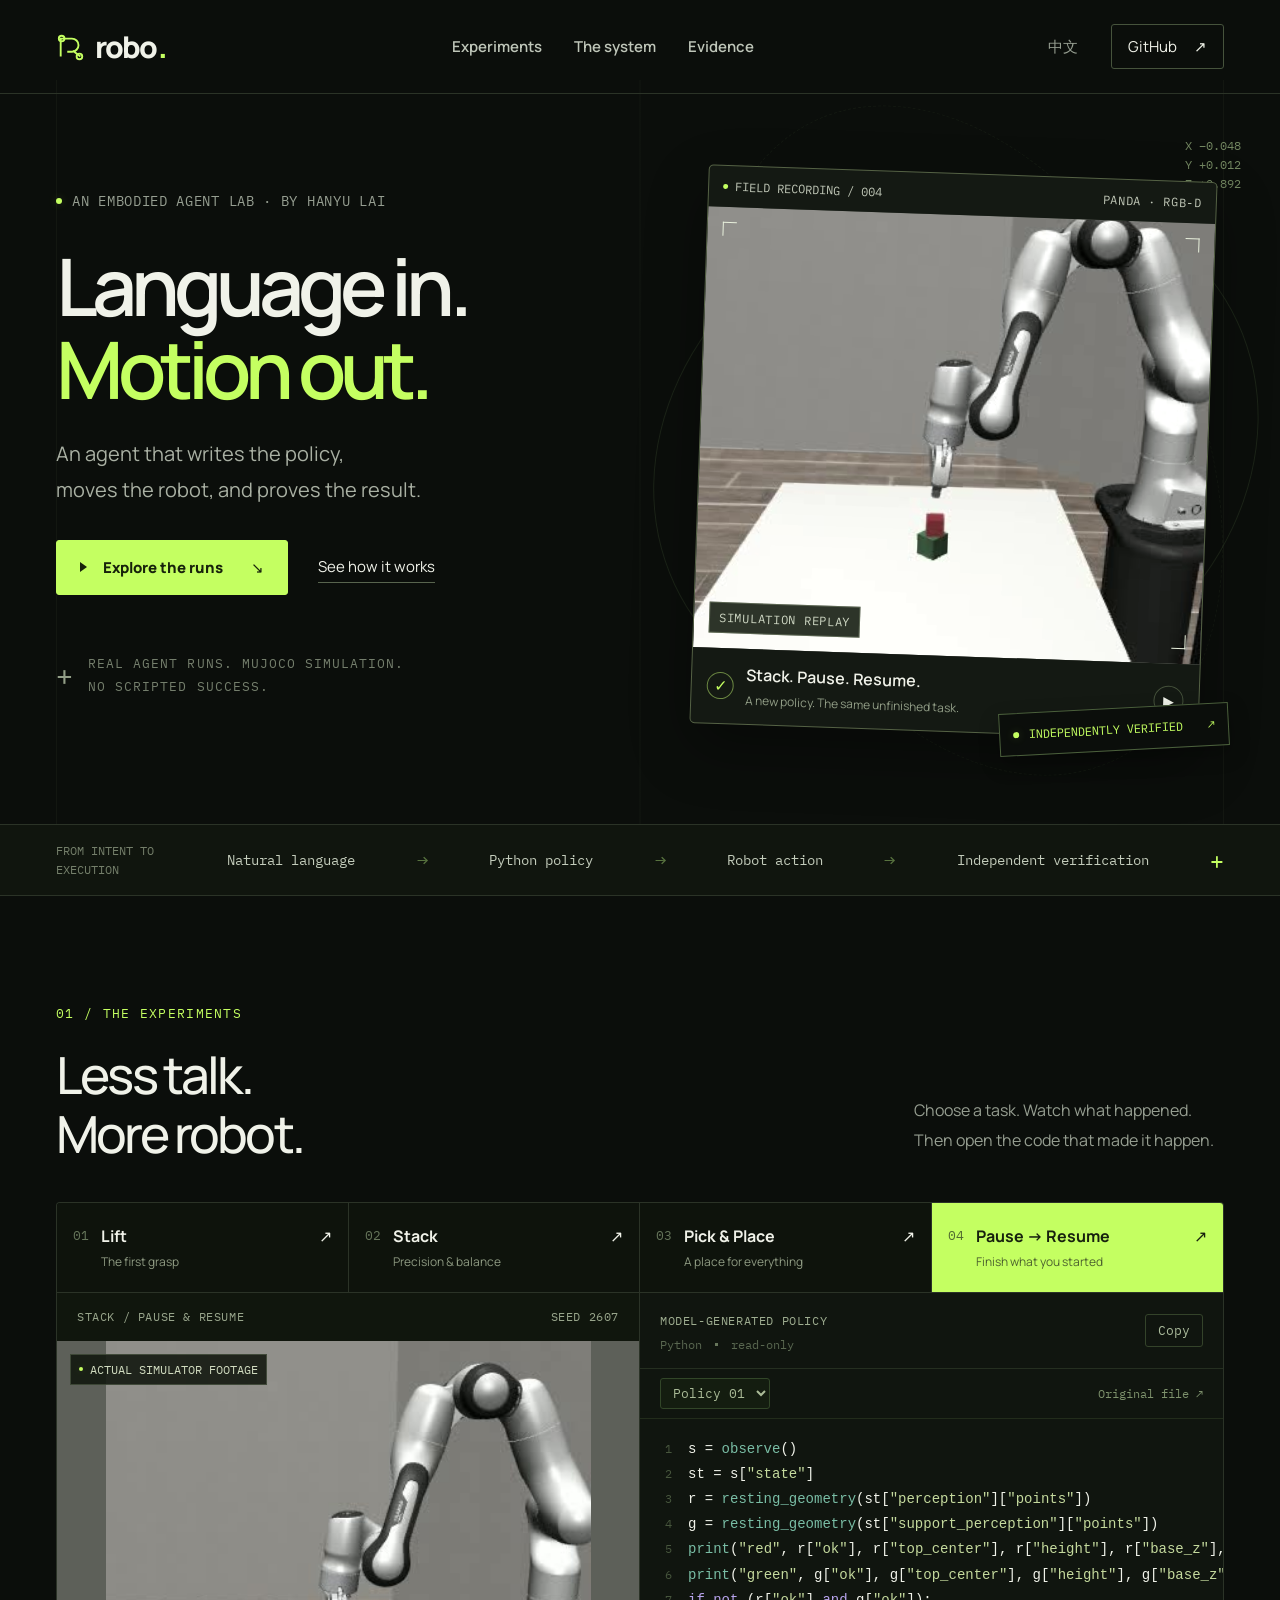
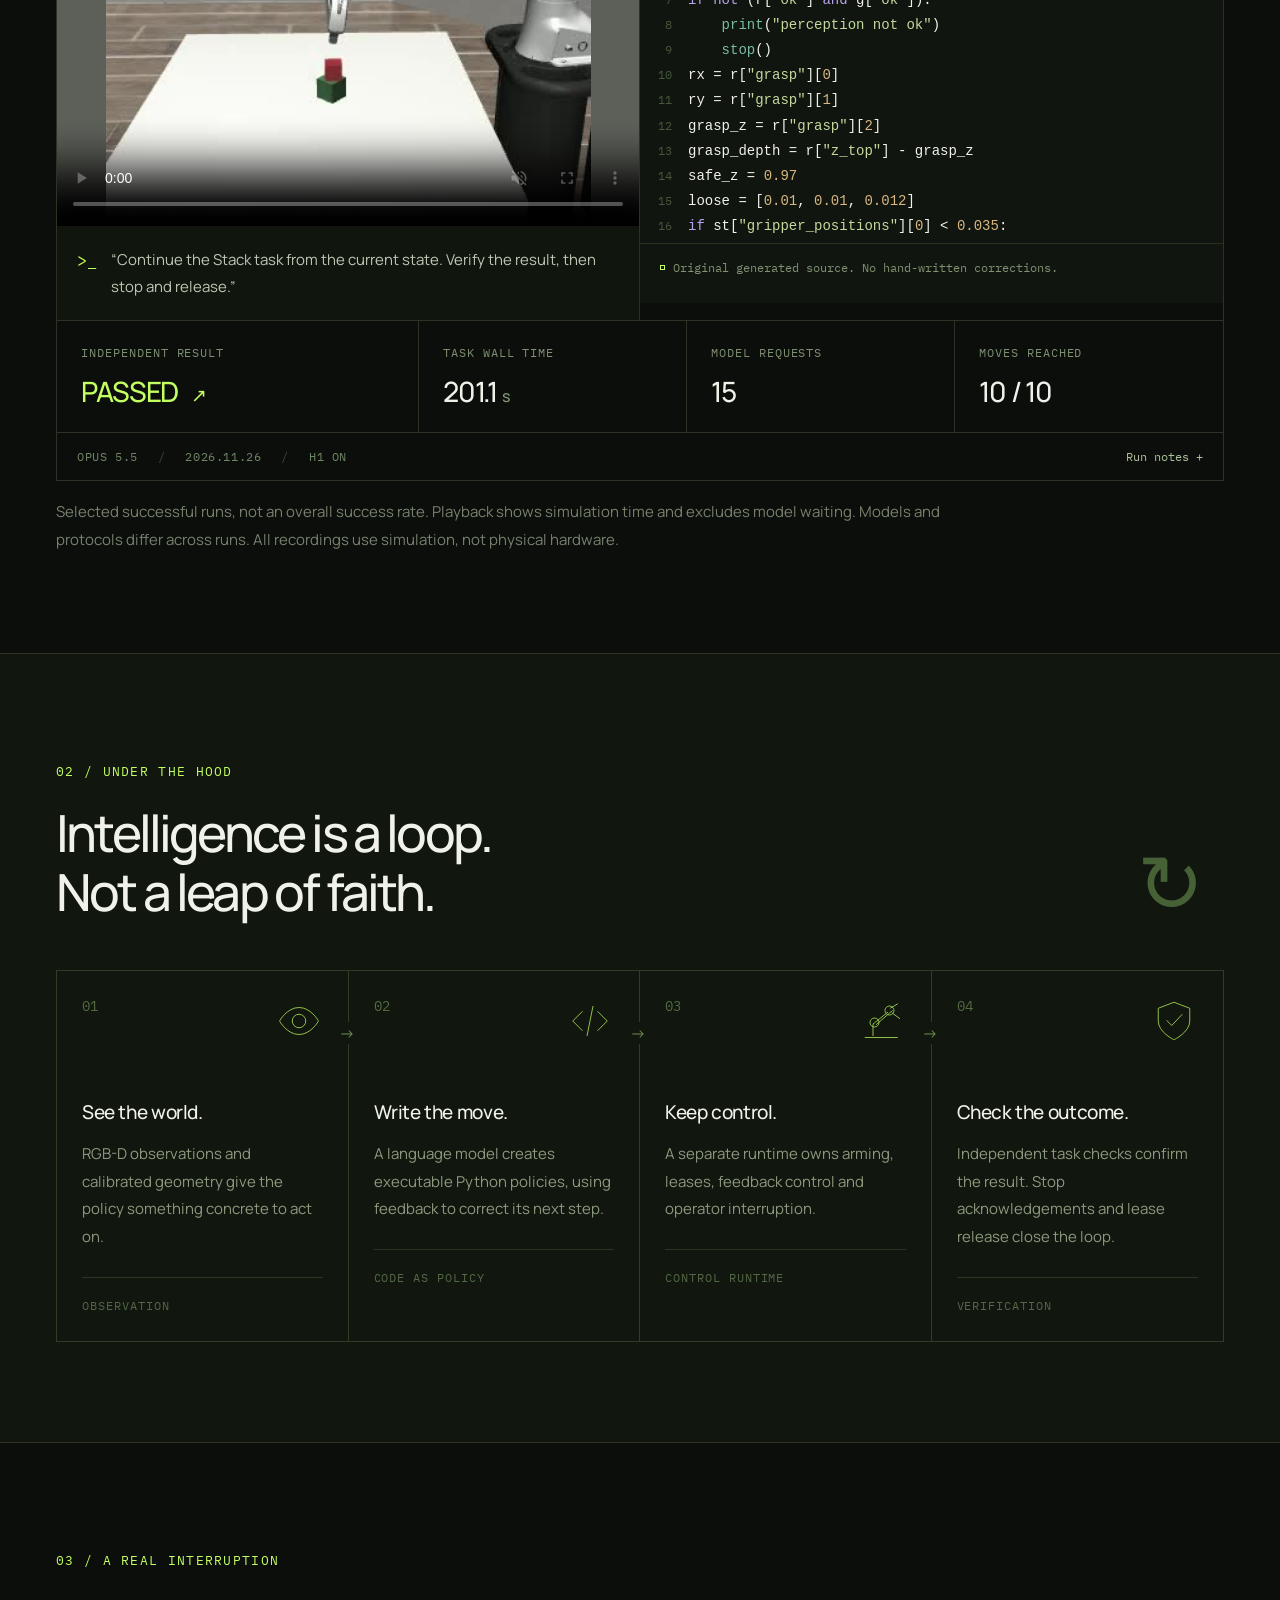
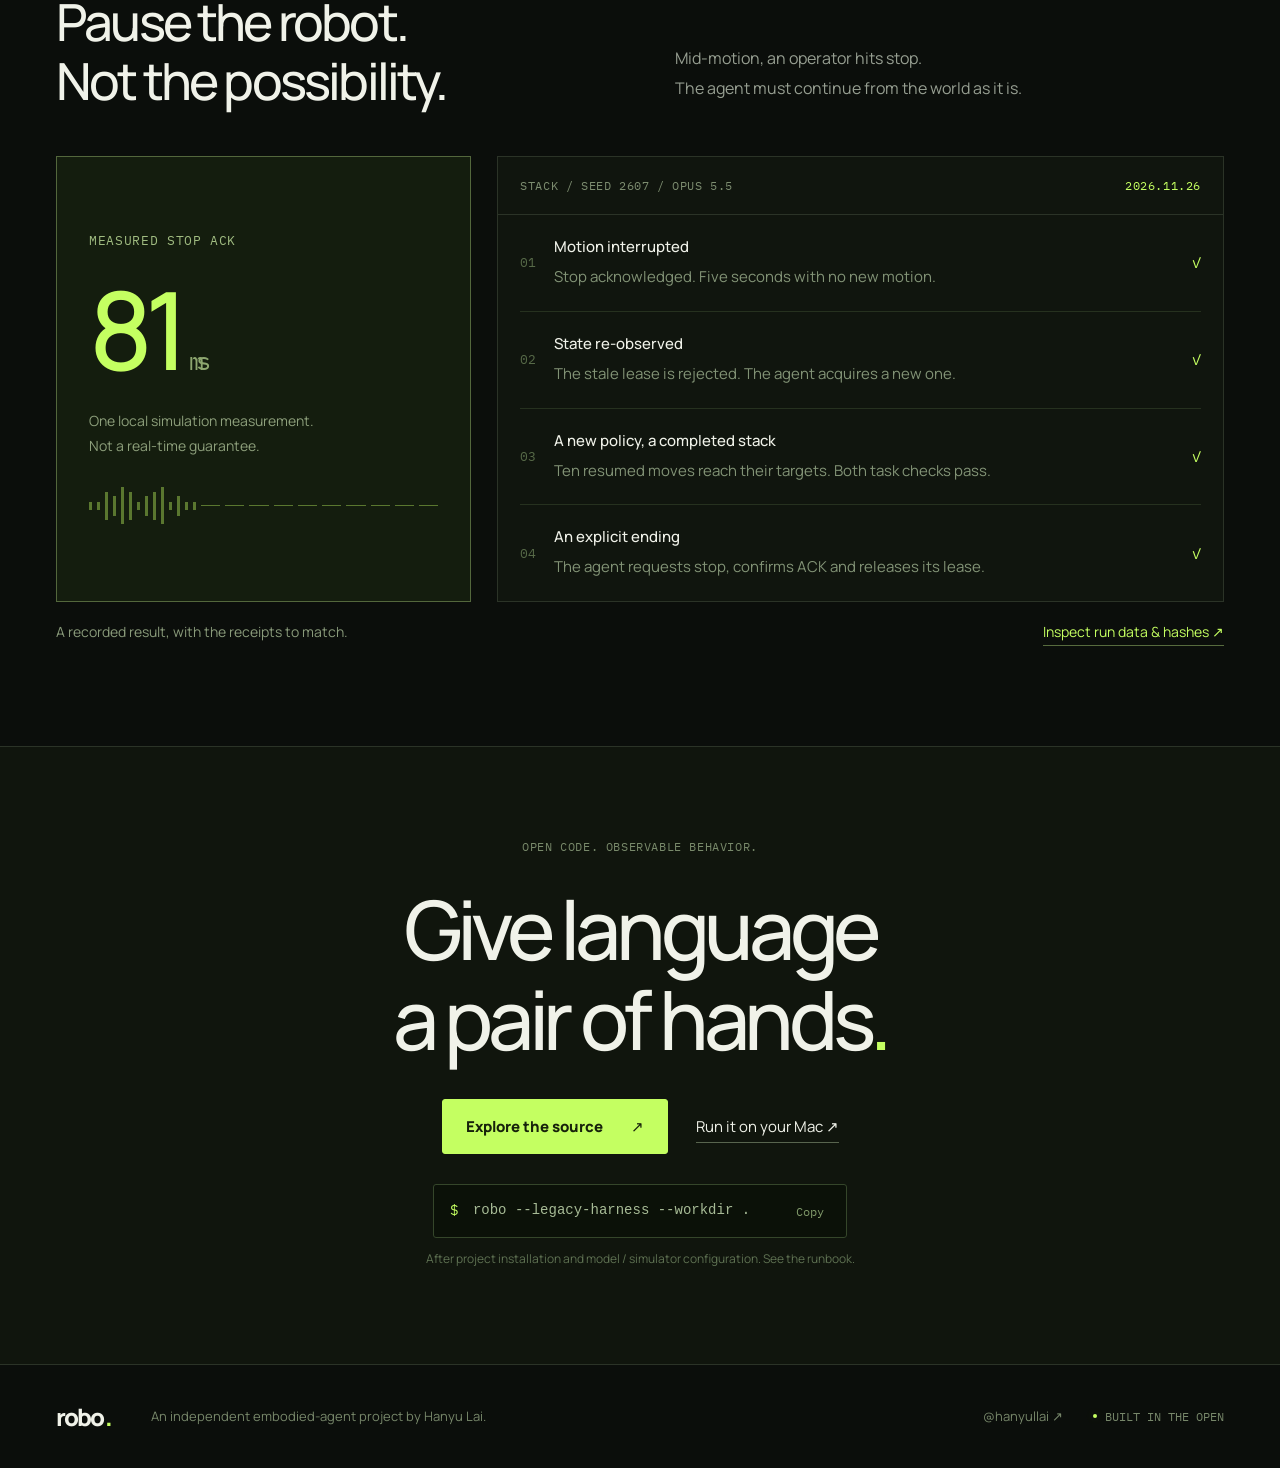
==== index.html @ e49d2539 "fix: enlarge showcase text and improve mobile readability" ====
<!doctype html>
<html lang="en">
<head>
  <meta charset="UTF-8">
  <meta name="viewport" content="width=device-width,initial-scale=1">
  <meta name="theme-color" content="#0b0e0b">
  <meta name="description" content="Robo — natural language becomes robot policy. Watch real autonomous Lift, Stack and Pick & Place runs, inspect the generated code, and follow the evidence.">
  <meta property="og:title" content="ROBO — Language in. Motion out.">
  <meta property="og:description" content="An embodied agent lab by Hanyu Lai. Real recordings. Generated policies. Independently verified results.">
  <meta property="og:type" content="website">
  <meta property="og:image" content="https://hanyullai.github.io/robo-showcase/assets/images/social.jpg">
  <meta name="twitter:card" content="summary_large_image">
  <title>ROBO — Language in. Motion out.</title>
  <link rel="icon" type="image/svg+xml" href="assets/icon.svg">
  <link rel="stylesheet" href="style.css?v=2">
  <script type="module" src="app.js"></script>
</head>
<body>
<a class="skip" href="#experiments">Skip to experiments</a>
<div class="page-grid" aria-hidden="true"></div>
<header class="navigation">
  <a class="brand" href="#" aria-label="Robo home"><svg viewBox="0 0 32 32" aria-hidden="true"><path d="M5 26V7h12a7 7 0 0 1 0 14h-5m6-1 8 6"/><circle cx="6" cy="7" r="3"/><circle cx="25" cy="26" r="3"/></svg>robo<span class="brand-dot">.</span></a>
  <nav aria-label="Main navigation"><a href="#experiments" data-i18n="navWork">Experiments</a><a href="#system" data-i18n="navSystem">The system</a><a href="#evidence" data-i18n="navEvidence">Evidence</a></nav>
  <div class="nav-actions"><button id="language" type="button" aria-label="Switch to Chinese">中文</button><a class="source-link" href="https://github.com/hxx90/coding-agent-harness/tree/codex/robo-hardware-harness" target="_blank" rel="noopener noreferrer">GitHub <span aria-hidden="true">↗</span></a></div>
</header>
<main>
<section class="hero wrap" aria-labelledby="hero-title">
  <div class="hero-copy">
    <div class="eyebrow"><span class="status-dot"></span><span data-i18n="eyebrow">AN EMBODIED AGENT LAB · BY HANYU LAI</span></div>
    <h1 id="hero-title"><span data-i18n="hero1">Language in.</span><br><span class="accent" data-i18n="hero2">Motion out.</span></h1>
    <p class="hero-description" data-i18n="heroDescription">An agent that writes the policy,<br>moves the robot, and proves the result.</p>
    <div class="hero-cta"><a class="button primary" href="#experiments"><span class="play-icon" aria-hidden="true"></span><span data-i18n="watch">Explore the runs</span><span aria-hidden="true">↘</span></a><a class="text-link" href="#system" data-i18n="how">See how it works</a></div>
    <div class="hero-footnote"><span class="cross" aria-hidden="true">+</span><span data-i18n="heroNote">REAL AGENT RUNS. MUJOCO SIMULATION.<br>NO SCRIPTED SUCCESS.</span></div>
  </div>
  <div class="hero-visual">
    <div class="orbit orbit-one" aria-hidden="true"></div><div class="orbit orbit-two" aria-hidden="true"></div>
    <div class="coordinate coordinate-top" aria-hidden="true">X −0.048<br>Y +0.012<br>Z +0.892</div>
    <div class="film-shell">
      <div class="film-topline"><span><i></i> <span data-i18n="fieldRecording">FIELD RECORDING / 004</span></span><span class="mono">PANDA · RGB-D</span></div>
      <div class="hero-film"><video id="hero-video" src="assets/video/resume.mp4" poster="assets/images/resume.jpg" muted loop playsinline preload="metadata" aria-label="Recorded autonomous Stack run after interruption"></video><div class="film-corners" aria-hidden="true"></div><span class="frame-tag" data-i18n="simulation">SIMULATION REPLAY</span></div>
      <div class="film-bottomline"><span class="verified-icon">✓</span><div><strong data-i18n="heroFilmTitle">Stack. Pause. Resume.</strong><span data-i18n="heroFilmSub">A new policy. The same unfinished task.</span></div><button id="hero-toggle" type="button" class="round-button" aria-label="Play hero recording">▶</button></div>
    </div>
    <div class="proof-chip"><span class="status-dot"></span><span data-i18n="independentlyVerified">INDEPENDENTLY VERIFIED</span><span>↗</span></div>
  </div>
</section>
<div class="capability-strip"><div class="wrap strip-inner"><span data-i18n="stripLabel">FROM INTENT TO EXECUTION</span><span>Natural language</span><b>→</b><span>Python policy</span><b>→</b><span>Robot action</span><b>→</b><span>Independent verification</span><span class="strip-plus" aria-hidden="true">+</span></div></div>
<section class="experiments wrap section-space" id="experiments" aria-labelledby="experiments-title">
  <div class="section-heading"><div><div class="eyebrow section-number" data-i18n="workEyebrow">01 / THE EXPERIMENTS</div><h2 id="experiments-title" data-i18n="workTitle">Less talk.<br>More robot.</h2></div><p data-i18n="workDescription">Choose a task. Watch what happened.<br>Then open the code that made it happen.</p></div>
  <div class="task-tabs" role="tablist" aria-label="Recorded experiments">
    <button role="tab" id="tab-lift" aria-controls="experiment-panel" aria-selected="false" tabindex="-1" data-task="lift"><span class="tab-index">01</span><div><strong>Lift</strong><span data-i18n="liftTag">The first grasp</span></div><span class="tab-arrow" aria-hidden="true">↗</span></button>
    <button role="tab" id="tab-stack" aria-controls="experiment-panel" aria-selected="false" tabindex="-1" data-task="stack"><span class="tab-index">02</span><div><strong>Stack</strong><span data-i18n="stackTag">Precision & balance</span></div><span class="tab-arrow" aria-hidden="true">↗</span></button>
    <button role="tab" id="tab-pickplace" aria-controls="experiment-panel" aria-selected="false" tabindex="-1" data-task="pickplace"><span class="tab-index">03</span><div><strong>Pick & Place</strong><span data-i18n="pickplaceTag">A place for everything</span></div><span class="tab-arrow" aria-hidden="true">↗</span></button>
    <button role="tab" id="tab-resume" aria-controls="experiment-panel" aria-selected="true" tabindex="0" data-task="resume"><span class="tab-index">04</span><div><strong>Pause → Resume</strong><span data-i18n="resumeTag">Finish what you started</span></div><span class="tab-arrow" aria-hidden="true">↗</span></button>
  </div>
  <div class="experiment-panel" id="experiment-panel" role="tabpanel" aria-labelledby="tab-resume">
    <div class="run-screen">
      <div class="screen-head mono"><span id="run-title">STACK / RECOVERY</span><span id="run-seed">SEED 2607</span></div>
      <div class="run-video-wrap"><video id="run-video" src="assets/video/resume.mp4" poster="assets/images/resume.jpg" muted playsinline controls preload="metadata" aria-label="Selected experiment recording"></video><div class="play-caption"><span class="status-dot"></span><span data-i18n="actualFootage">ACTUAL SIMULATOR FOOTAGE</span></div></div>
      <div class="prompt-box"><span class="prompt-symbol" aria-hidden="true">&gt;_</span><p id="run-prompt">“Continue the Stack task from the current state. Verify the result, then stop and release.”</p></div>
    </div>
    <div class="policy-panel">
      <div class="policy-heading"><div><span class="mono" data-i18n="generatedPolicy">MODEL-GENERATED POLICY</span><span class="file-label">Python <i></i> read-only</span></div><button id="copy-policy" type="button" class="small-button" data-i18n="copy">Copy</button></div>
      <div class="policy-options"><select id="policy-select" aria-label="Choose original generated policy"></select><a id="download-policy" href="assets/policies/resume-1.py.txt" download data-i18n="original">Original file ↗</a></div>
      <div class="code-window" tabindex="0" role="region" aria-label="Original policy source"><pre><code id="policy-code">Loading original policy…</code></pre></div>
      <div class="policy-footnote"><span class="tiny-square"></span><span data-i18n="codeNote">Original generated source. No hand-written corrections.</span></div>
    </div>
  </div>
  <div class="run-metrics" aria-live="polite"><div><span data-i18n="metricResult">INDEPENDENT RESULT</span><strong id="metric-result" class="accent">PASSED <i>↗</i></strong></div><div><span data-i18n="metricTime">TASK WALL TIME</span><strong id="metric-time">201.1 <small>s</small></strong></div><div><span data-i18n="metricCalls">MODEL REQUESTS</span><strong id="metric-calls">15</strong></div><div><span data-i18n="metricMotion">MOVES REACHED</span><strong id="metric-motion">10 / 10</strong></div></div>
  <div class="run-detail-line mono"><span id="run-model">OPUS 5.5</span><span id="run-date">2026.11.26</span><span id="run-library">H1 ON</span><button id="details-toggle" aria-expanded="false" aria-controls="run-details" data-i18n="details">Run notes +</button></div>
  <div id="run-details" hidden><p id="run-notes"></p><a id="original-video" href="evidence/stack-resume-original.mp4" data-i18n="originalVideo">View original recording ↗</a></div>
  <p class="disclosure" data-i18n="selectionNote">Selected successful runs, not an overall success rate. Playback shows simulation time and excludes model waiting. Models and protocols differ across runs. All recordings use simulation, not physical hardware.</p>
</section>
<section class="system-section" id="system" aria-labelledby="system-title"><div class="wrap section-space">
  <div class="section-heading"><div><div class="eyebrow section-number" data-i18n="systemEyebrow">02 / UNDER THE HOOD</div><h2 id="system-title" data-i18n="systemTitle">Intelligence is a loop.<br>Not a leap of faith.</h2></div><span class="system-symbol" aria-hidden="true">↻</span></div>
  <div class="architecture"><article><div class="architecture-top"><span>01</span><svg viewBox="0 0 64 64" aria-hidden="true"><path d="M6 32s10-18 26-18 26 18 26 18-10 18-26 18S6 32 6 32Z"/><circle cx="32" cy="32" r="9"/></svg></div><h3 data-i18n="sense">See the world.</h3><p data-i18n="senseText">RGB-D observations and calibrated geometry give the policy something concrete to act on.</p><span class="architecture-label">OBSERVATION</span></article><article><div class="architecture-top"><span>02</span><svg viewBox="0 0 64 64" aria-hidden="true"><path d="m22 19-13 13 13 13m20-26 13 13-13 13m-6-33-8 40"/></svg></div><h3 data-i18n="plan">Write the move.</h3><p data-i18n="planText">A language model creates executable Python policies, using feedback to correct its next step.</p><span class="architecture-label">CODE AS POLICY</span></article><article><div class="architecture-top"><span>03</span><svg viewBox="0 0 64 64" aria-hidden="true"><path d="M9 54h44M20 52V36l20-16M24 37l22-19M43 15l10-6m-8 12 11 8"/><circle cx="22" cy="34" r="6"/><circle cx="42" cy="18" r="6"/></svg></div><h3 data-i18n="act">Keep control.</h3><p data-i18n="actText">A separate runtime owns arming, leases, feedback control and operator interruption.</p><span class="architecture-label">CONTROL RUNTIME</span></article><article><div class="architecture-top"><span>04</span><svg viewBox="0 0 64 64" aria-hidden="true"><path d="m32 7 21 8v17c0 15-21 25-21 25S11 47 11 32V15Z"/><path d="m22 31 7 7 14-15"/></svg></div><h3 data-i18n="verify">Check the outcome.</h3><p data-i18n="verifyText">Independent task checks confirm the result. Stop acknowledgements and lease release close the loop.</p><span class="architecture-label">VERIFICATION</span></article></div>
</div></section>
<section class="recovery wrap section-space" id="evidence" aria-labelledby="recovery-title">
  <div class="recovery-intro"><div class="eyebrow section-number" data-i18n="recoveryEyebrow">03 / A REAL INTERRUPTION</div><h2 id="recovery-title" data-i18n="recoveryTitle">Pause the robot.<br>Not the possibility.</h2><p data-i18n="recoveryDescription">Mid-motion, an operator hits stop.<br>The agent must continue from the world as it is.</p></div>
  <div class="recovery-grid"><div class="recovery-card"><span class="mono" data-i18n="stopMetric">MEASURED STOP ACK</span><strong>81<span>ms</span></strong><p data-i18n="stopNote">One local simulation measurement.<br>Not a real-time guarantee.</p><div class="waveform" aria-hidden="true"><span></span><span></span><span></span><span></span><span></span><span></span><span></span><span></span><span></span><span></span><span></span><span></span><span></span><span></span><span></span><span></span><span></span><span></span><span></span><span></span><span></span><span></span><span></span><span></span></div></div>
  <div class="recovery-log"><div class="log-top"><span class="mono">STACK / SEED 2607 / OPUS 5.5</span><span class="accent mono">2026.11.26</span></div><ol><li><span class="log-number">01</span><div><strong data-i18n="log1">Motion interrupted</strong><p data-i18n="log1Text">Stop acknowledged. Five seconds with no new motion.</p></div><span class="log-check">✓</span></li><li><span class="log-number">02</span><div><strong data-i18n="log2">State re-observed</strong><p data-i18n="log2Text">The stale lease is rejected. The agent acquires a new one.</p></div><span class="log-check">✓</span></li><li><span class="log-number">03</span><div><strong data-i18n="log3">A new policy, a completed stack</strong><p data-i18n="log3Text">Ten resumed moves reach their targets. Both task checks pass.</p></div><span class="log-check">✓</span></li><li><span class="log-number">04</span><div><strong data-i18n="log4">An explicit ending</strong><p data-i18n="log4Text">The agent requests stop, confirms ACK and releases its lease.</p></div><span class="log-check">✓</span></li></ol></div></div>
  <div class="evidence-footer"><span data-i18n="evidenceNote">A recorded result, with the receipts to match.</span><a href="evidence/runs.json" target="_blank" rel="noopener noreferrer" data-i18n="inspectEvidence">Inspect run data & hashes ↗</a></div>
</section>
<section class="closing"><div class="wrap closing-inner"><div class="eyebrow" data-i18n="closingEyebrow">OPEN CODE. OBSERVABLE BEHAVIOR.</div><h2 data-i18n="closingTitle">Give language<br>a pair of hands<span class="accent">.</span></h2><div class="closing-actions"><a class="button primary" href="https://github.com/hxx90/coding-agent-harness/tree/codex/robo-hardware-harness" target="_blank" rel="noopener noreferrer"><span data-i18n="exploreSource">Explore the source</span><span aria-hidden="true">↗</span></a><a class="text-link" href="https://github.com/hxx90/coding-agent-harness/blob/codex/robo-hardware-harness/docs/robo-harness-local-runbook.md" target="_blank" rel="noopener noreferrer" data-i18n="runLocally">Run it on your Mac ↗</a></div><div class="terminal-command"><span aria-hidden="true">$</span><code>robo --legacy-harness --workdir .</code><button id="copy-command" aria-label="Copy launch command">Copy</button></div><p class="setup-note" data-i18n="setupNote">After project installation and model / simulator configuration. See the runbook.</p></div></section>
</main>
<footer class="wrap footer"><a class="brand" href="#">robo<span class="brand-dot">.</span></a><span data-i18n="footer">An independent embodied-agent project by Hanyu Lai.</span><a href="https://github.com/hanyullai" target="_blank" rel="noopener noreferrer">@hanyullai ↗</a><span class="footer-status"><i class="status-dot"></i><span data-i18n="footerStatus">BUILT IN THE OPEN</span></span></footer>
<div id="toast" role="status" aria-live="polite"></div>
<noscript><p class="wrap">JavaScript enables task switching and source inspection. <a href="evidence/runs.json">Browse the run records</a> or <a href="assets/policies/resume-1.py.txt">read the Stack policy</a>.</p></noscript>
</body>
</html>
---- style.css ----
@import url('assets/fonts/fonts.css');
:root{--bg:#0b0e0b;--surface:#111610;--surface2:#171d15;--text:#f0f2e9;--muted:#969e91;--line:#2b3327;--accent:#c4ff61;--mono:'IBM Plex Mono',ui-monospace,monospace;--sans:'Manrope',Arial,sans-serif;color-scheme:dark;font-family:var(--sans);font-synthesis:none;font-weight:400;background:var(--bg);color:var(--text);scroll-behavior:smooth;scroll-padding-top:100px}*{box-sizing:border-box}body{margin:0}a{color:inherit;text-decoration:none}button,select{font:inherit}button,a,select{-webkit-tap-highlight-color:transparent}button{cursor:pointer;color:inherit}button:disabled{cursor:wait;opacity:.5}a:focus-visible,button:focus-visible,select:focus-visible,[tabindex]:focus-visible{outline:2px solid var(--accent);outline-offset:5px}button:focus:not(:focus-visible){outline:none}::selection{background:var(--accent);color:var(--bg)}.wrap{max-width:1320px;width:calc(100% - 112px);margin-inline:auto}.mono,.eyebrow{font-family:var(--mono);font-size:14px;letter-spacing:.05em}.accent{color:var(--accent)}.page-grid{position:absolute;top:80px;height:805px;left:50%;width:min(calc(100% - 112px),1320px);transform:translateX(-50%);border-inline:1px solid #29312348;pointer-events:none;z-index:-1;background:linear-gradient(90deg,transparent calc(50% - 1px),#29312335 50%,transparent calc(50% + 1px))}.navigation{height:94px;display:flex;align-items:center;justify-content:space-between;max-width:1440px;margin:auto;padding:0 56px;border-bottom:1px solid var(--line);position:relative;z-index:3}.brand{font-size:30px;font-weight:800;display:flex;align-items:center;letter-spacing:-2px;gap:9px}.brand svg{width:30px;height:30px;fill:none;stroke:var(--accent);stroke-width:2}.brand-dot{color:var(--accent);margin-left:-7px}.navigation nav{display:flex;gap:32px;font-size:15px;font-weight:600;color:#bfc6b9}.navigation nav a:hover,.text-link:hover{color:var(--accent)}.nav-actions{display:flex;align-items:center;gap:25px;font-size:15px}.nav-actions button{border:0;background:none;color:var(--muted);padding:8px}.source-link{border:1px solid #46533c;padding:11px 16px;border-radius:3px}.source-link:hover{border-color:var(--accent);color:var(--accent)}.source-link span{margin-left:14px}.hero{min-height:730px;display:grid;grid-template-columns:1.06fr 1fr;align-items:center;gap:54px;position:relative;padding-top:35px;padding-bottom:65px}.eyebrow{display:flex;align-items:center;gap:10px;color:var(--muted);line-height:1.6}.status-dot{display:inline-block;flex:none;width:6px;height:6px;border-radius:50%;background:var(--accent);box-shadow:0 0 10px #c4ff6133}.hero h1{font-size:clamp(56px,6.2vw,92px);font-weight:600;line-height:1.05;letter-spacing:-.075em;margin:32px 0 25px;white-space:nowrap}.hero-description{font-size:20px;line-height:1.8;color:#a9b0a3;max-width:440px}.hero-cta{display:flex;align-items:center;gap:30px;margin-top:32px}.button{display:inline-flex;align-items:center;justify-content:center;gap:16px;padding:16px 23px;border-radius:3px;font-size:15px;font-weight:800;transition:background .2s,transform .2s}.button.primary{background:var(--accent);color:#17220b;border:1px solid var(--accent)}.button.primary:hover{background:#d9ff9e;transform:translateY(-2px)}.button span:last-child:not(:first-child){margin-left:12px}.play-icon{width:0;height:0;border-top:5px solid transparent;border-bottom:5px solid transparent;border-left:7px solid #17220b}.text-link{font-size:15px;border-bottom:1px solid #58644e;padding-block:5px}.hero-footnote{margin-top:57px;display:flex;gap:14px;align-items:center;font:13px/1.8 var(--mono);letter-spacing:.08em;color:#747e6c}.cross{font:28px var(--mono);color:#929e87}.hero-visual{position:relative;padding:36px 16px 20px}.film-shell{position:relative;z-index:1;background:#141913;border:1px solid #556245;border-radius:5px;transform:rotate(2deg);box-shadow:0 24px 60px #0005}.film-topline{display:flex;justify-content:space-between;padding:13px 14px;font:12px var(--mono);color:#c1c8b8;gap:8px}.film-topline>span{display:flex;align-items:center;gap:7px}.film-topline i{width:5px;height:5px;border-radius:50%;background:var(--accent)}.film-topline .mono{font-size:12px}.hero-film{aspect-ratio:1.15;overflow:hidden;position:relative;background:#5d6059}.hero-film video{display:block;width:100%;height:100%;object-fit:cover;filter:saturate(.8) contrast(1.02)}.frame-tag{position:absolute;bottom:15px;left:15px;font:12px var(--mono);letter-spacing:.06em;background:#11190de0;color:#d0d9c5;padding:7px 9px;border:1px solid #a7b79560}.film-corners{position:absolute;inset:15px;pointer-events:none;background:linear-gradient(#e7efdb,#e7efdb) top left/14px 1px,linear-gradient(#e7efdb,#e7efdb) top left/1px 14px,linear-gradient(#e7efdb,#e7efdb) top right/14px 1px,linear-gradient(#e7efdb,#e7efdb) top right/1px 14px,linear-gradient(#e7efdb,#e7efdb) bottom left/14px 1px,linear-gradient(#e7efdb,#e7efdb) bottom left/1px 14px,linear-gradient(#e7efdb,#e7efdb) bottom right/14px 1px,linear-gradient(#e7efdb,#e7efdb) bottom right/1px 14px;background-repeat:no-repeat}.film-bottomline{display:flex;align-items:center;gap:12px;padding:15px}.verified-icon{width:27px;height:27px;display:grid;place-items:center;border:1px solid #6b8742;border-radius:50%;color:var(--accent);font-size:16px}.film-bottomline strong{font-size:16px;display:block;font-weight:600}.film-bottomline div>span{font-size:12px;color:#929e87;display:block;margin-top:6px}.round-button{background:none;border:1px solid #45513b;border-radius:50%;width:30px;height:30px;display:grid;place-items:center;margin-left:auto;font-size:14px}.round-button:hover{color:var(--accent);border-color:var(--accent)}.orbit{position:absolute;border:1px solid #4b603c45;border-radius:50%;width:115%;height:85%;left:-7%;top:9%;transform:rotate(-25deg);pointer-events:none}.orbit-two{width:86%;height:115%;left:9%;top:-8%;transform:rotate(-25deg);border-style:dashed;opacity:.5}.coordinate{position:absolute;right:-17px;top:-1px;font:12px/1.6 var(--mono);color:#738761;transform:rotate(0);text-align:right}.proof-chip{position:absolute;z-index:2;right:-5px;bottom:0;background:var(--bg);border:1px solid #4b603c;display:flex;align-items:center;gap:10px;padding:13px;font:12px var(--mono);color:var(--accent);transform:rotate(-3deg);box-shadow:0 8px 20px #0004}.proof-chip>span:last-child{padding-left:15px}.capability-strip{border-block:1px solid var(--line);background:#10150e}.strip-inner{height:70px;display:flex;justify-content:space-between;align-items:center;gap:15px;color:#c3ccbb;font:14px var(--mono)}.strip-inner>span:first-child{font-size:12px;max-width:110px;line-height:1.6;color:#747f6a}.strip-inner>b{color:#58733f;font-size:19px;font-weight:400}.strip-plus{font-size:23px;color:var(--accent)}.section-space{padding-top:108px;padding-bottom:100px}.section-heading{display:flex;justify-content:space-between;align-items:end;gap:50px;margin-bottom:38px}.section-number{color:var(--accent);font-size:13px;letter-spacing:.1em}.section-heading h2,.recovery h2{font-size:clamp(36px,4vw,56px);line-height:1.16;letter-spacing:-.055em;font-weight:500;margin:20px 0 0}.section-heading>p{font-size:16px;line-height:1.9;color:var(--muted);margin:0 10px 8px 0}.task-tabs{display:grid;grid-template-columns:repeat(4,1fr);border:1px solid var(--line);border-bottom:none;border-radius:4px 4px 0 0;overflow:hidden}.task-tabs button{border:0;border-right:1px solid var(--line);background:#0e130c;padding:22px 16px;text-align:left;display:flex;gap:12px;align-items:center;position:relative;min-width:0}.task-tabs button:last-child{border-right:0}.task-tabs button[aria-selected=true]{background:var(--accent);color:#17210e}.task-tabs button:hover:not([aria-selected=true]){background:#1b2416}.tab-index{font:13px var(--mono);color:#66765b;align-self:flex-start;margin-top:2px}.task-tabs button[aria-selected=true] .tab-index{color:#516b31}.task-tabs strong{display:block;font-size:16px;font-weight:700;white-space:nowrap}.task-tabs div>span{display:block;font-size:12px;color:#8e9a82;margin-top:6px}.task-tabs button[aria-selected=true] div>span{color:#4d622f}.tab-arrow{margin-left:auto;align-self:flex-start;font-size:16px}.experiment-panel{display:grid;grid-template-columns:1fr 1fr;border:1px solid var(--line)}.run-screen{min-width:0;background:#10160d;border-right:1px solid var(--line)}.screen-head{height:43px;display:flex;align-items:center;justify-content:space-between;padding:0 20px;color:#98a58b;font-size:12px}.run-video-wrap{background:#5d6059;position:relative;aspect-ratio:1.2}.run-video-wrap video{width:100%;height:100%;object-fit:contain;display:block}.play-caption{position:absolute;top:13px;left:13px;background:#10160de0;border:1px solid #84957755;padding:7px 8px;display:flex;align-items:center;gap:7px;font:12px var(--mono);color:#d0dbbf;pointer-events:none}.play-caption .status-dot{width:4px;height:4px}.prompt-box{padding:20px;display:flex;gap:14px;min-height:94px;align-items:flex-start}.prompt-box p{font-size:15px;line-height:1.8;color:#bdc7b4;margin:0}.prompt-symbol{font:17px var(--mono);color:var(--accent);padding-top:3px}.policy-panel{display:flex;flex-direction:column;min-width:0;max-height:610px;background:#10150f}.policy-heading{height:65px;display:flex;align-items:center;justify-content:space-between;padding:0 20px;gap:8px;border-bottom:1px solid #252f20}.policy-heading .mono{font-size:12px;color:#9ead90}.file-label{display:block;font:12px var(--mono);color:#596750;margin-top:7px}.file-label i{width:3px;height:3px;background:#67765b;display:inline-block;margin:0 6px 3px}.small-button{border:1px solid #34432a;border-radius:3px;background:none;padding:7px 12px;font:13px var(--mono);color:#acbc9d}.small-button:hover{border-color:var(--accent);color:var(--accent)}.policy-options{display:flex;align-items:center;justify-content:space-between;padding:9px 20px;border-bottom:1px solid #222c1b;gap:10px}.policy-options select{background:#141d10;color:#aabb97;border:1px solid #324628;border-radius:3px;padding:5px 8px;font:13px var(--mono);max-width:170px}.policy-options a{font:12px var(--mono);color:#7d916c}.policy-options a:hover{color:var(--accent)}.code-window{overflow:auto;flex:1;max-height:424px;min-height:260px;scrollbar-color:#34422b #10150f;scrollbar-width:thin}.code-window pre{margin:0;padding:18px 15px 18px 0;tab-size:4;font:13px/1.9 var(--mono);counter-reset:line}.code-window code{display:block}.code-line{display:block;white-space:pre;min-height:19px}.code-line::before{counter-increment:line;content:counter(line);width:32px;display:inline-block;text-align:right;margin-right:16px;color:#47563d;font:12px var(--mono);user-select:none}.tok-string{color:#c4d99d}.tok-number{color:#d8b880}.tok-keyword{color:#b8a4ed}.tok-function{color:#79bda5}.tok-comment{color:#67745e}.policy-footnote{display:flex;align-items:center;gap:8px;padding:14px 20px;border-top:1px solid #26321f;font:12px/1.6 var(--mono);color:#7f9171;min-height:42px}.tiny-square{display:block;flex:none;width:5px;height:5px;border:1px solid var(--accent)}.run-metrics{display:grid;grid-template-columns:1.35fr 1fr 1fr 1fr;border:1px solid var(--line);border-top:0}.run-metrics>div{padding:22px 24px;border-right:1px solid var(--line)}.run-metrics>div:last-child{border:0}.run-metrics>div>span{font:12px var(--mono);letter-spacing:.08em;color:#7f8f72}.run-metrics strong{display:block;font-size:28px;font-weight:500;letter-spacing:-.04em;margin-top:10px}.run-metrics strong i{font-style:normal;font-size:19px;margin-left:8px}.run-metrics small{font-size:16px;color:#849778}.run-detail-line{display:flex;gap:20px;padding:13px 20px;border:1px solid var(--line);border-top:0;font-size:12px;color:#718665;align-items:center}.run-detail-line>span+span:before{content:'/';margin-right:20px;color:#3c4a32}.run-detail-line button{margin-left:auto;border:0;background:none;padding:3px 0;font:12px var(--mono);color:#afc19b}.run-detail-line button:hover{color:var(--accent)}#run-details{border:1px solid var(--line);border-top:0;padding:14px 20px;font-size:15px;color:#a5b199;line-height:1.7}#run-details a{color:var(--accent);text-decoration:underline;text-underline-offset:4px}.disclosure{font-size:13px;line-height:1.9;color:#77826d;max-width:900px;margin:17px 0 0}.system-section{background:#11160e;border-block:1px solid var(--line)}.system-section .section-heading{margin-bottom:48px}.system-symbol{font-size:80px;line-height:1;color:#476137;font-weight:400;margin-right:20px}.architecture{display:grid;grid-template-columns:repeat(4,1fr);border:1px solid #303d25}.architecture article{padding:26px 25px 25px;position:relative;border-right:1px solid #303d25}.architecture article:last-child{border-right:0}.architecture article:not(:last-child)::after{content:'→';position:absolute;right:-13px;top:51px;background:#11160e;padding:0 6px;color:#6d8d4b;z-index:1}.architecture-top{display:flex;align-items:flex-start;justify-content:space-between;height:86px}.architecture-top>span{font:14px var(--mono);color:#546b42}.architecture-top svg{width:48px;height:48px;stroke:var(--accent);stroke-width:1.2;fill:none;opacity:.8}.architecture h3{font-size:19px;font-weight:500;letter-spacing:-.02em;margin:16px 0 14px}.architecture p{font-size:14px;line-height:1.9;color:#8c9a7f;min-height:65px}.architecture-label{display:block;font:12px var(--mono);letter-spacing:.08em;color:#536746;border-top:1px solid #293620;padding-top:18px;margin-top:26px}.recovery-intro{display:grid;grid-template-columns:1fr 1fr;column-gap:70px}.recovery-intro .eyebrow{grid-column:1/-1}.recovery-intro p{align-self:end;font-size:16px;line-height:1.9;color:var(--muted);margin:0 0 7px}.recovery-grid{display:grid;grid-template-columns:.8fr 1.4fr;gap:26px;margin-top:45px}.recovery-card{position:relative;overflow:hidden;border:1px solid #53673c;background:#141d0e;padding:32px;display:flex;flex-direction:column;justify-content:center}.recovery-card>.mono{color:#a0bc81;font-size:13px}.recovery-card strong{font-size:108px;font-weight:500;letter-spacing:-.075em;color:var(--accent);margin-top:15px;line-height:1.2}.recovery-card strong>span{font:25px var(--mono);color:#8da66f;margin-left:8px}.recovery-card p{font-size:14px;line-height:1.8;color:#8d9f7b}.waveform{height:40px;display:flex;gap:5px;align-items:center;opacity:.4;margin-top:14px}.waveform span{height:8px;width:3px;background:var(--accent)}.waveform span:nth-child(3n){height:28px}.waveform span:nth-child(4n){height:20px}.waveform span:nth-child(5n){height:37px}.waveform span:nth-child(n+15){height:1px;flex:1}.recovery-log{border:1px solid var(--line);background:#10150e}.log-top{padding:19px 22px;border-bottom:1px solid var(--line);display:flex;justify-content:space-between;gap:15px}.log-top .mono{font-size:12px}.log-top>span:first-child{color:#7d8d70}.recovery-log ol{list-style:none;padding:0 22px;margin:0}.recovery-log li{display:flex;align-items:center;gap:18px;padding:20px 0;border-bottom:1px solid #26311f}.recovery-log li:last-child{border:0}.log-number{font:13px var(--mono);color:#576a48}.recovery-log strong{font-size:15px;font-weight:500}.recovery-log p{font-size:13px;color:#829376;line-height:1.6;margin:6px 0 0}.log-check{margin-left:auto;color:var(--accent);font:15px var(--mono)}.evidence-footer{display:flex;justify-content:space-between;margin-top:20px;gap:20px;font-size:14px;color:#899a7a}.evidence-footer a{color:var(--accent);border-bottom:1px solid #576b3e;padding-bottom:4px}.closing{border-block:1px solid var(--line);position:relative;overflow:hidden;background:#10150d}.closing::before{content:'';position:absolute;inset:0;opacity:.3;background-image:radial-gradient(#5e7147 .7px,transparent .7px);background-size:22px 22px;pointer-events:none;mask-image:linear-gradient(90deg,transparent,#000,transparent)}.closing-inner{padding-block:90px 85px;position:relative;text-align:center}.closing .eyebrow{justify-content:center;color:#78896a;font-size:12px}.closing h2{font-size:clamp(44px,6.4vw,82px);line-height:1.1;font-weight:500;letter-spacing:-.065em;margin:28px 0 35px}.closing-actions{display:flex;justify-content:center;align-items:center;gap:28px}.terminal-command{display:flex;align-items:center;justify-content:space-between;gap:15px;width:max-content;max-width:100%;margin:30px auto 0;border:1px solid #35462a;background:#0b1108;padding:13px 16px;border-radius:3px;font:14px var(--mono);color:#a7bb96}.terminal-command>span{color:var(--accent)}.terminal-command button{font:12px var(--mono);background:none;border:0;color:#829c6b;margin-left:25px}.terminal-command button:hover{color:var(--accent)}.setup-note{color:#5e7152;font-size:12px;margin-top:12px}.footer{display:flex;gap:30px;align-items:center;padding-top:35px;padding-bottom:35px;min-height:100px}.footer .brand{font-size:24px;margin-right:10px}.footer>span,.footer>a:not(.brand){font-size:13px;color:#77876a}.footer>a:not(.brand){margin-left:auto}.footer-status{display:flex;align-items:center;gap:8px;font:12px var(--mono)!important}.footer-status .status-dot{width:4px;height:4px}.skip{position:fixed;top:-80px;left:15px;padding:15px;background:var(--accent);color:var(--bg);z-index:20}.skip:focus{top:10px}#toast{position:fixed;bottom:25px;left:50%;transform:translate(-50%,15px);opacity:0;pointer-events:none;border:1px solid #526f36;background:#192411;color:var(--accent);padding:12px 20px;font:14px var(--mono);border-radius:4px;z-index:10;transition:opacity .2s,transform .2s}#toast.visible{opacity:1;transform:translate(-50%,0)}[lang=zh-CN] .hero h1{font-size:clamp(48px,5.8vw,82px);line-height:1.2;letter-spacing:-.04em}[lang=zh-CN] h2{letter-spacing:-.025em}[lang=zh-CN] .hero-description{font-size:18px}[lang=zh-CN] .architecture p{line-height:2}
@media(min-width:1500px){.hero{min-height:810px}.hero-visual{max-width:565px}.page-grid{height:900px}}
@media(max-width:1150px){.wrap{width:calc(100% - 64px)}.navigation{padding-inline:32px}.hero{gap:28px;min-height:655px}.hero h1{font-size:7vw}.hero-cta{gap:20px}.hero-description{font-size:18px}.hero .eyebrow{font-size:12px}.hero-footnote{margin-top:35px}.hero-visual{padding-inline:7px}.film-topline .mono{display:none}.coordinate{right:0}.proof-chip{right:0;font-size:12px}.task-tabs button{padding:20px 12px;gap:8px}.task-tabs strong{font-size:14px}.tab-arrow{display:none}.task-tabs div>span{font-size:12px}.policy-panel{max-height:530px}.architecture article{padding:22px 19px}.architecture h3{font-size:17px}.strip-inner{font-size:13px}.run-metrics>div{padding:20px}.recovery-card strong{font-size:90px}}
@media(max-width:800px){.navigation{height:75px;padding-inline:24px}.navigation nav{gap:19px;font-size:13px}.nav-actions{gap:12px}.source-link{font-size:13px;padding:9px 11px}.source-link span{margin-left:7px}.brand{font-size:27px}.brand svg{width:25px}.wrap{width:calc(100% - 48px)}.hero{grid-template-columns:1fr;gap:25px;padding-top:55px;padding-bottom:48px}.hero-copy{max-width:640px}.hero h1{font-size:clamp(57px,11vw,85px);margin-top:23px}.hero-description{font-size:19px}.hero-footnote{margin-top:25px;font-size:12px}.hero-visual{width:min(90%,490px);margin:5px auto 10px}.film-topline .mono{display:block}.page-grid{height:1300px}.coordinate{right:-13px}.hero .eyebrow{font-size:13px}.strip-inner{flex-wrap:wrap;height:auto;min-height:92px;justify-content:center;gap:15px 20px;padding-block:18px}.strip-inner>span:first-child{max-width:none;width:100%;text-align:center;font-size:12px}.strip-plus{display:none}.section-space{padding-block:70px}.section-heading{gap:25px}.section-heading h2,.recovery h2{font-size:42px}.section-heading>p{font-size:14px}.task-tabs{grid-template-columns:repeat(2,1fr)}.task-tabs button:nth-child(2){border-right:0}.task-tabs button:nth-child(-n+2){border-bottom:1px solid var(--line)}.task-tabs button{padding:19px}.task-tabs strong{font-size:16px}.task-tabs div>span{font-size:13px}.tab-arrow{display:block}.experiment-panel{grid-template-columns:1fr}.run-screen{border-right:0;border-bottom:1px solid var(--line)}.run-video-wrap{aspect-ratio:1.3;max-height:450px}.policy-panel{max-height:420px}.code-window{max-height:270px;min-height:220px}.code-window pre{font-size:14px}.run-metrics>div{padding:17px 13px}.run-metrics strong{font-size:23px}.run-metrics>div>span{font-size:11px}.run-detail-line{gap:12px}.run-detail-line>span+span:before{margin-right:12px}.architecture{grid-template-columns:repeat(2,1fr)}.architecture article:nth-child(2){border-right:0}.architecture article:nth-child(-n+2){border-bottom:1px solid #303d25}.architecture article:nth-child(2)::after{display:none}.architecture-top{height:65px}.architecture p{min-height:45px}.recovery-intro{gap:20px}.recovery-intro p{font-size:14px}.recovery-grid{grid-template-columns:1fr}.recovery-card{padding:27px 30px;display:grid;grid-template-columns:1fr 1fr;align-items:center}.recovery-card>.mono{grid-column:1/-1}.recovery-card strong{margin-top:10px}.recovery-card p{margin-top:20px}.waveform{grid-column:1/-1;max-width:100%;margin-top:0}.closing-inner{padding-block:65px}.closing h2{font-size:65px}.footer{gap:15px;flex-wrap:wrap}.footer-status{display:none}.footer>a:not(.brand){margin-left:auto}[lang=zh-CN] .hero h1{font-size:clamp(54px,10vw,75px)}}
@media(max-width:480px){.wrap{width:calc(100% - 36px)}.navigation{padding-inline:18px;height:68px}.navigation nav{display:none}.nav-actions{gap:8px}.hero{padding-top:38px;gap:23px}.hero h1{font-size:14vw;letter-spacing:-.065em}.hero .eyebrow{font-size:12px;letter-spacing:0}.hero-description{font-size:17px}.hero-cta{gap:20px;margin-top:25px}.button{font-size:14px;padding:14px 17px;gap:9px}.button span:last-child:not(:first-child){margin-left:8px}.text-link{font-size:14px}.hero-visual{width:94%;margin-top:13px}.film-topline{font-size:11px;padding:11px}.film-topline .mono{font-size:11px}.film-bottomline{padding:12px;gap:9px}.film-bottomline strong{font-size:15px}.film-bottomline div>span{font-size:12px}.proof-chip{font-size:11px;padding:10px;bottom:3px}.coordinate{font-size:11px}.hero-footnote{margin-top:22px}.strip-inner{font-size:12px;gap:11px}.strip-inner>b{font-size:15px}.section-heading{display:block;margin-bottom:26px}.section-heading>p{margin:18px 0 0;font-size:15px}.section-heading h2,.recovery h2{font-size:37px}.section-number{font-size:12px}.task-tabs button{padding:16px 11px;gap:8px}.task-tabs strong{font-size:14px}.task-tabs div>span{font-size:12px}.tab-index{font-size:12px}.tab-arrow{font-size:15px}.run-video-wrap{aspect-ratio:1.05}.run-metrics{grid-template-columns:repeat(2,1fr)}.run-metrics>div{padding:18px}.run-metrics>div:nth-child(2){border-right:0}.run-metrics>div:nth-child(-n+2){border-bottom:1px solid var(--line)}.run-metrics>div>span{font-size:12px}.run-metrics strong{font-size:27px}.run-detail-line{padding:12px;gap:8px;flex-wrap:wrap;font-size:11px}.run-detail-line>span+span:before{margin-right:8px}.run-detail-line button{font-size:12px}.disclosure{font-size:12px}.system-symbol{display:none}.architecture article{padding:21px 15px}.architecture-top svg{width:40px;height:40px}.architecture h3{font-size:17px;line-height:1.5;min-height:43px}.architecture p{font-size:13px;min-height:76px}.architecture-label{font-size:11px}.architecture article:not(:last-child)::after{right:-10px;padding:0 3px}.recovery-intro{display:block}.recovery-intro p{margin-top:20px;font-size:15px}.recovery-grid{margin-top:27px;gap:15px}.recovery-card strong{font-size:90px}.recovery-card p{font-size:13px}.recovery-card{padding:24px}.log-top{padding:16px;gap:8px}.log-top .mono{font-size:11px}.recovery-log ol{padding-inline:16px}.recovery-log li{gap:12px}.recovery-log strong{font-size:14px}.recovery-log p{font-size:13px}.evidence-footer{font-size:13px;flex-direction:column;align-items:flex-start;gap:10px}.closing h2{font-size:48px}.closing-actions{gap:18px}.closing .eyebrow{font-size:12px}.terminal-command{font-size:12px;padding:12px 10px;gap:8px}.terminal-command button{margin-left:10px;font-size:12px}.setup-note{font-size:12px;line-height:1.7}.footer .brand{font-size:22px;margin:0}.footer>span{font-size:12px;max-width:160px;line-height:1.6}.footer>a:not(.brand){font-size:12px}.footer{padding-block:25px;gap:12px}[lang=zh-CN] .hero h1{font-size:13vw}[lang=zh-CN] .hero-description{font-size:16px}}
@media(prefers-reduced-motion:reduce){:root{scroll-behavior:auto}*,*::before,*::after{animation:none!important;transition:none!important}}

/* Readable supporting text without enlarging the display headlines. */
.hero-cta,.closing-actions{flex-wrap:wrap}
.screen-head{height:auto;min-height:48px;gap:12px;padding-block:12px;flex-wrap:wrap}
.film-topline{flex-wrap:wrap}
.policy-heading{height:auto;min-height:76px;padding-block:12px;flex-shrink:0}
.policy-options,.policy-footnote{flex-shrink:0}
.policy-options{flex-wrap:wrap}
.code-window pre{font-size:14px;line-height:1.8}
.code-line{min-height:25px}
.run-metrics>div>span{line-height:1.6;display:block}
.run-detail-line{flex-wrap:wrap;line-height:1.6}
.architecture p,.recovery-log p,.disclosure{font-size:15px;line-height:1.85}
.architecture-label{line-height:1.7;overflow-wrap:anywhere}
.log-top{flex-wrap:wrap;line-height:1.6}
.terminal-command{flex-wrap:wrap;line-height:1.8}
.terminal-command code{overflow-wrap:anywhere;min-width:0}
.footer{flex-wrap:wrap}
@media(max-width:480px){
  .hero .eyebrow{font-size:11px}
  .hero-description,[lang=zh-CN] .hero-description{font-size:18px}
  .task-tabs strong{font-size:15px;white-space:normal;line-height:1.4}
  .task-tabs div>span{font-size:12px;line-height:1.5}
  .tab-index,.tab-arrow{display:none}
  .task-tabs button{padding:16px 12px}
  .policy-panel{max-height:490px}
  .recovery-card{grid-template-columns:1fr}
  .recovery-card p{margin-top:8px}
  .hero-visual{padding-top:48px}
  .film-topline .mono{display:none}
  .film-bottomline{padding-bottom:34px}
}
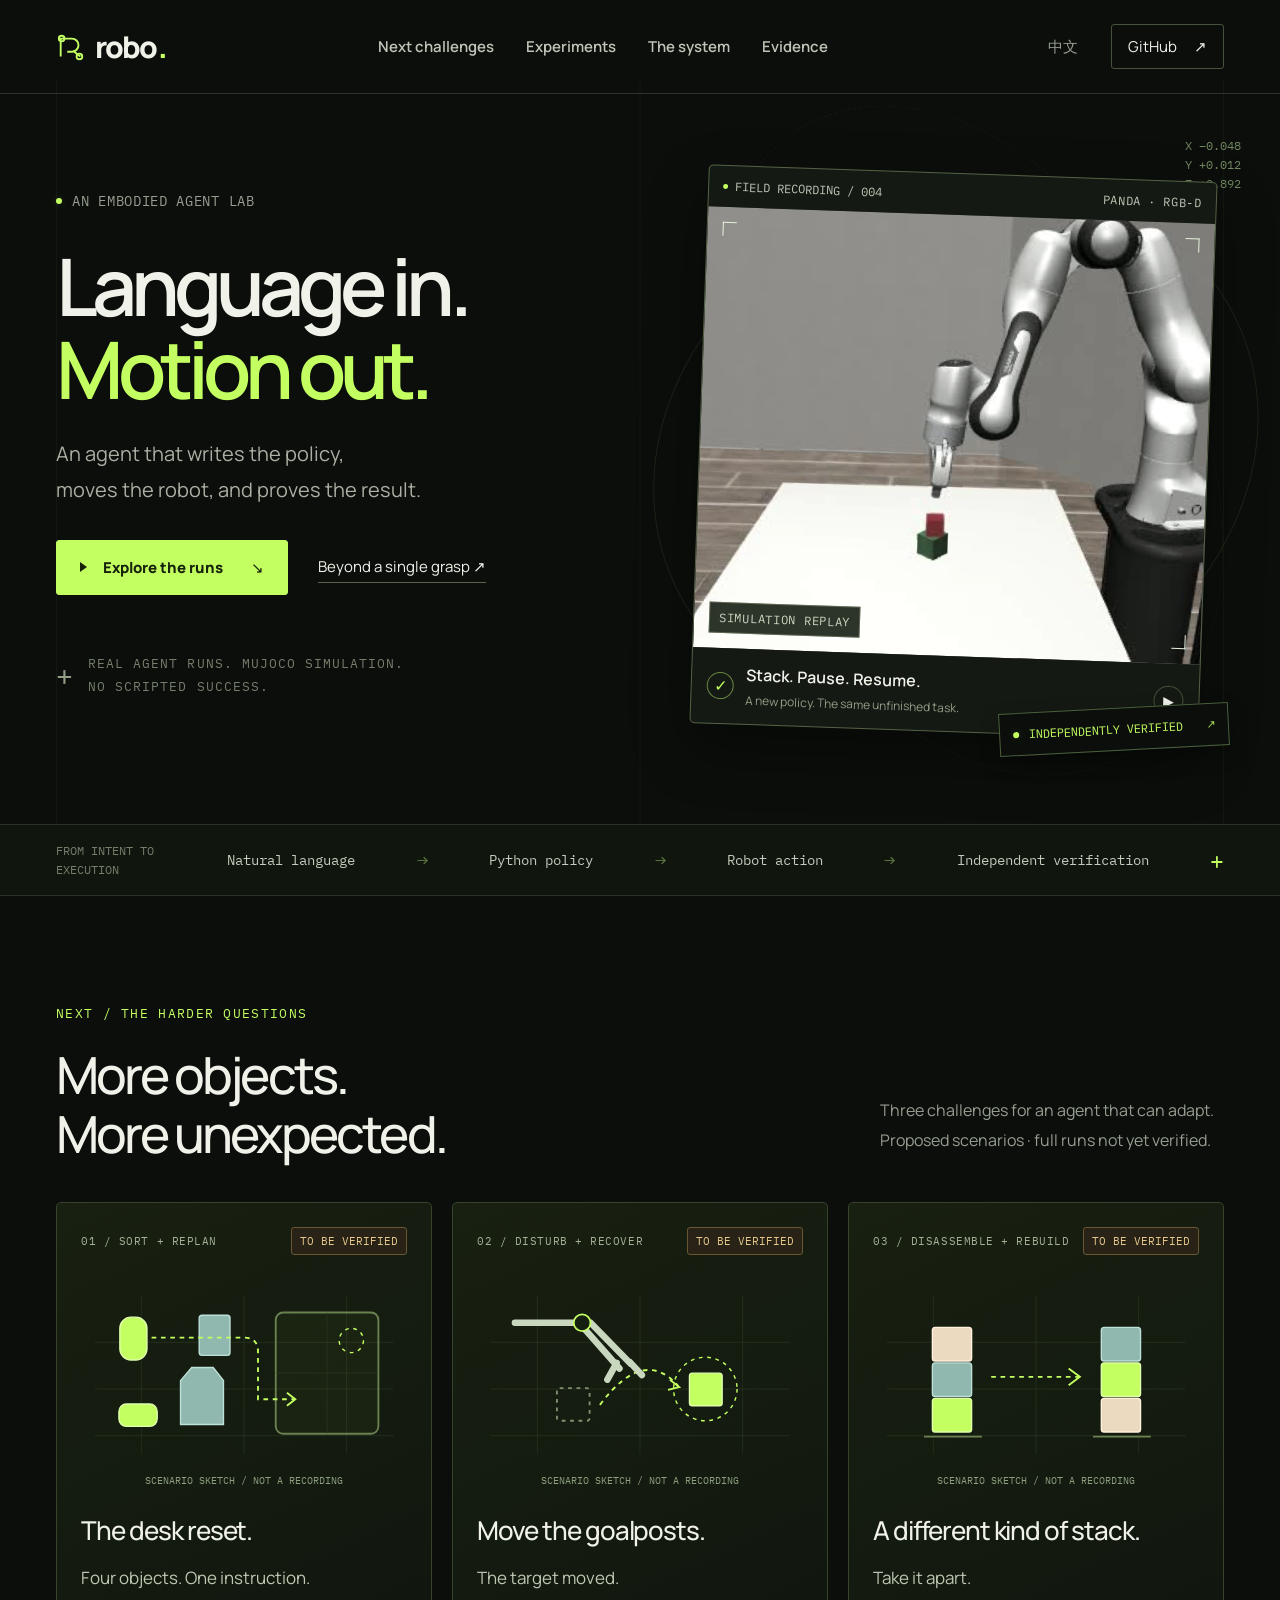
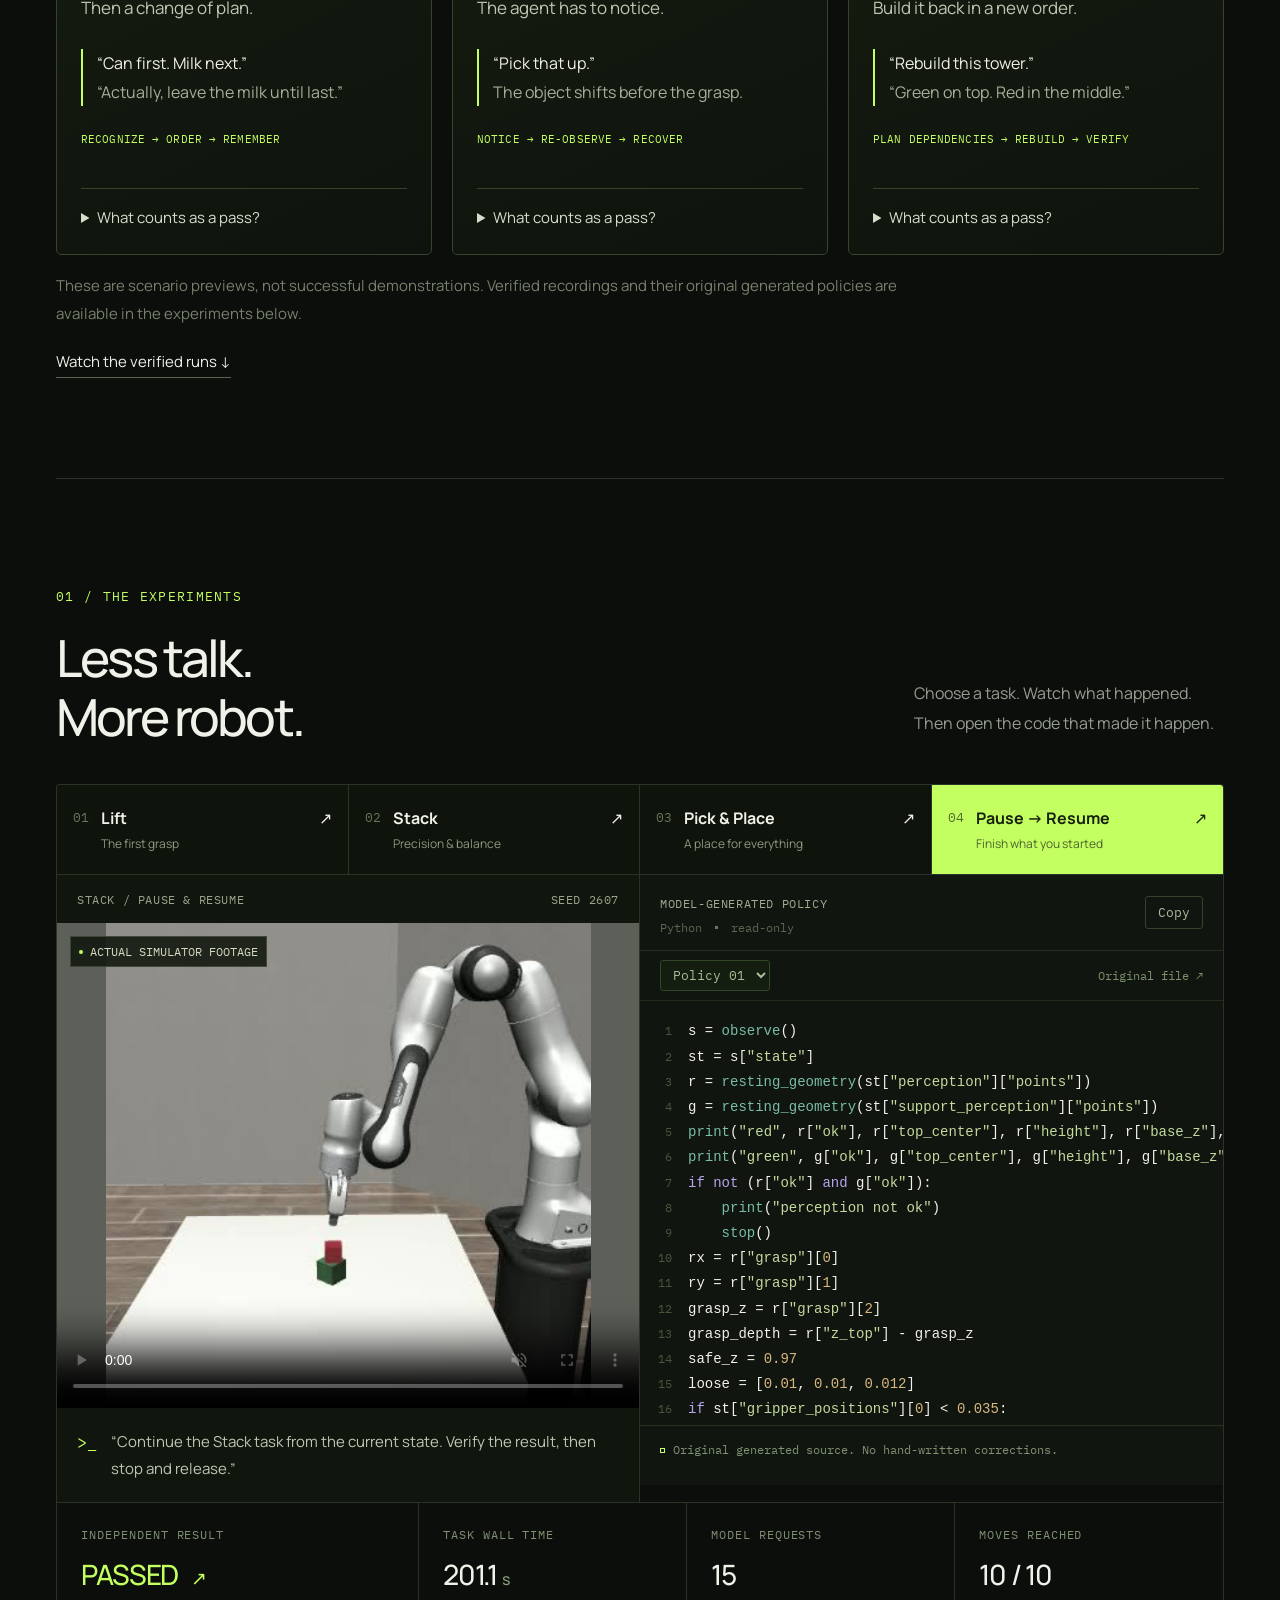
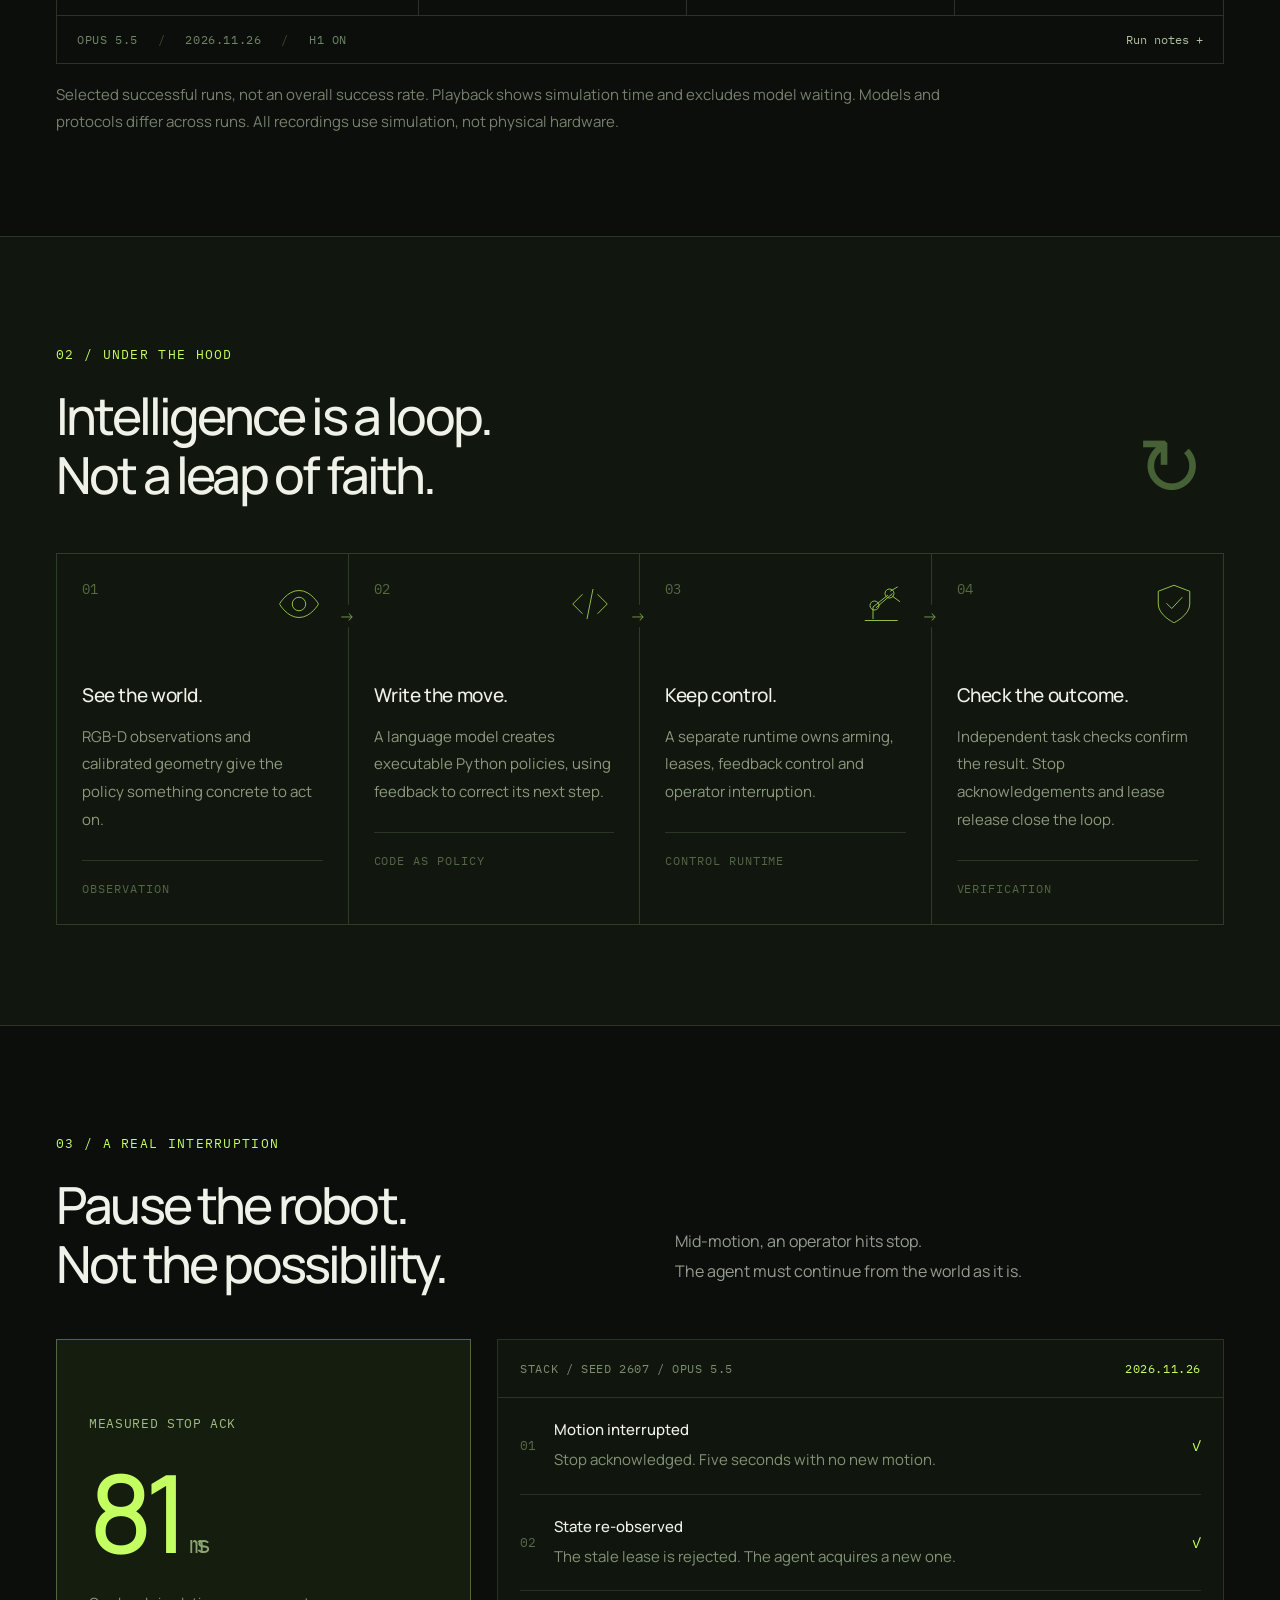
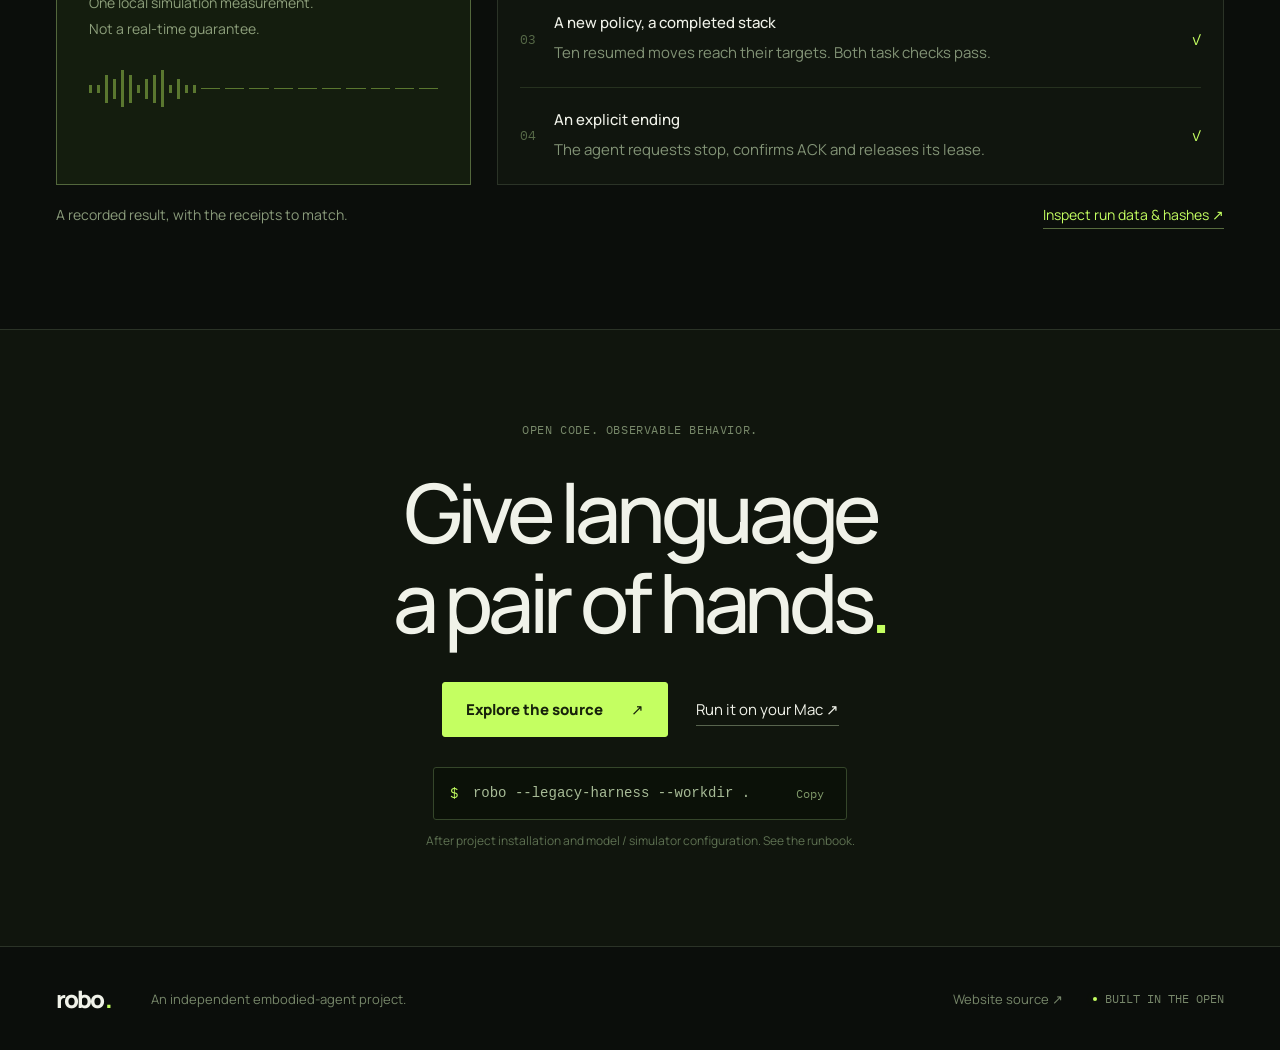
==== commit 30f0f16e: "feat: add advanced challenge previews and remove personal attribution" ====
--- a/index.html
+++ b/index.html
@@ -6,30 +6,30 @@
   <meta name="theme-color" content="#0b0e0b">
   <meta name="description" content="Robo — natural language becomes robot policy. Watch real autonomous Lift, Stack and Pick & Place runs, inspect the generated code, and follow the evidence.">
   <meta property="og:title" content="ROBO — Language in. Motion out.">
-  <meta property="og:description" content="An embodied agent lab by Hanyu Lai. Real recordings. Generated policies. Independently verified results.">
+  <meta property="og:description" content="An embodied agent lab. Real recordings. Generated policies. Independently verified results.">
   <meta property="og:type" content="website">
-  <meta property="og:image" content="https://hanyullai.github.io/robo-showcase/assets/images/social.jpg">
+  <meta property="og:image" content="https://hanyullai.github.io/robo-showcase/assets/images/social-v2.jpg">
   <meta name="twitter:card" content="summary_large_image">
   <title>ROBO — Language in. Motion out.</title>
   <link rel="icon" type="image/svg+xml" href="assets/icon.svg">
-  <link rel="stylesheet" href="style.css?v=2">
-  <script type="module" src="app.js"></script>
+  <link rel="stylesheet" href="style.css?v=3">
+  <script type="module" src="app.js?v=3"></script>
 </head>
 <body>
 <a class="skip" href="#experiments">Skip to experiments</a>
 <div class="page-grid" aria-hidden="true"></div>
 <header class="navigation">
   <a class="brand" href="#" aria-label="Robo home"><svg viewBox="0 0 32 32" aria-hidden="true"><path d="M5 26V7h12a7 7 0 0 1 0 14h-5m6-1 8 6"/><circle cx="6" cy="7" r="3"/><circle cx="25" cy="26" r="3"/></svg>robo<span class="brand-dot">.</span></a>
-  <nav aria-label="Main navigation"><a href="#experiments" data-i18n="navWork">Experiments</a><a href="#system" data-i18n="navSystem">The system</a><a href="#evidence" data-i18n="navEvidence">Evidence</a></nav>
+  <nav aria-label="Main navigation"><a href="#challenges" data-i18n="navChallenges">Next challenges</a><a href="#experiments" data-i18n="navWork">Experiments</a><a href="#system" data-i18n="navSystem">The system</a><a href="#evidence" data-i18n="navEvidence">Evidence</a></nav>
   <div class="nav-actions"><button id="language" type="button" aria-label="Switch to Chinese">中文</button><a class="source-link" href="https://github.com/hxx90/coding-agent-harness/tree/codex/robo-hardware-harness" target="_blank" rel="noopener noreferrer">GitHub <span aria-hidden="true">↗</span></a></div>
 </header>
 <main>
 <section class="hero wrap" aria-labelledby="hero-title">
   <div class="hero-copy">
-    <div class="eyebrow"><span class="status-dot"></span><span data-i18n="eyebrow">AN EMBODIED AGENT LAB · BY HANYU LAI</span></div>
+    <div class="eyebrow"><span class="status-dot"></span><span data-i18n="eyebrow">AN EMBODIED AGENT LAB</span></div>
     <h1 id="hero-title"><span data-i18n="hero1">Language in.</span><br><span class="accent" data-i18n="hero2">Motion out.</span></h1>
     <p class="hero-description" data-i18n="heroDescription">An agent that writes the policy,<br>moves the robot, and proves the result.</p>
-    <div class="hero-cta"><a class="button primary" href="#experiments"><span class="play-icon" aria-hidden="true"></span><span data-i18n="watch">Explore the runs</span><span aria-hidden="true">↘</span></a><a class="text-link" href="#system" data-i18n="how">See how it works</a></div>
+    <div class="hero-cta"><a class="button primary" href="#experiments"><span class="play-icon" aria-hidden="true"></span><span data-i18n="watch">Explore the runs</span><span aria-hidden="true">↘</span></a><a class="text-link" href="#challenges" data-i18n="seeChallenges">Beyond a single grasp ↗</a></div>
     <div class="hero-footnote"><span class="cross" aria-hidden="true">+</span><span data-i18n="heroNote">REAL AGENT RUNS. MUJOCO SIMULATION.<br>NO SCRIPTED SUCCESS.</span></div>
   </div>
   <div class="hero-visual">
@@ -44,6 +44,37 @@
   </div>
 </section>
 <div class="capability-strip"><div class="wrap strip-inner"><span data-i18n="stripLabel">FROM INTENT TO EXECUTION</span><span>Natural language</span><b>→</b><span>Python policy</span><b>→</b><span>Robot action</span><b>→</b><span>Independent verification</span><span class="strip-plus" aria-hidden="true">+</span></div></div>
+<section class="challenges wrap section-space" id="challenges" aria-labelledby="challenges-title">
+  <div class="section-heading"><div><div class="eyebrow section-number" data-i18n="challengeEyebrow">NEXT / THE HARDER QUESTIONS</div><h2 id="challenges-title" data-i18n="challengeTitle">More objects.<br>More unexpected.</h2></div><p data-i18n="challengeDescription">Three challenges for an agent that can adapt.<br>Proposed scenarios · full runs not yet verified.</p></div>
+  <div class="challenge-grid">
+    <article class="challenge-card">
+      <div class="challenge-top"><span class="mono">01 / SORT + REPLAN</span><span class="challenge-status" data-i18n="challengeStatus">TO BE VERIFIED</span></div>
+      <div class="challenge-art" aria-hidden="true"><svg viewBox="0 0 360 210"><path class="art-grid" d="M20 170h320M20 120h320M20 70h320M70 20v170M180 20v170M290 20v170"/><rect class="art-bin" x="214" y="38" width="110" height="130" rx="8"/><path class="art-grid" d="M269 38v130M214 103h110"/><rect class="art-object" x="47" y="43" width="29" height="46" rx="12"/><path class="art-object alt" d="m112 111 12-14h23l11 14v47h-46z"/><rect class="art-object" x="46" y="136" width="41" height="24" rx="8"/><rect class="art-object alt" x="132" y="41" width="33" height="43" rx="3"/><path class="art-path" d="M81 65h99q15 0 15 15v51h39"/><path class="art-arrow" d="m226 124 9 7-9 7"/><circle class="art-target" cx="295" cy="68" r="13"/></svg><span class="art-label" data-i18n="conceptLabel">SCENARIO SKETCH / NOT A RECORDING</span></div>
+      <h3 data-i18n="sortTitle">The desk reset.</h3><p class="challenge-lead" data-i18n="sortLead">Four objects. One instruction.<br>Then a change of plan.</p>
+      <blockquote data-i18n="sortPrompt">“Can first. Milk next.”<br><span>“Actually, leave the milk until last.”</span></blockquote>
+      <div class="challenge-skill" data-i18n="sortSkill">RECOGNIZE → ORDER → REMEMBER</div>
+      <details><summary data-i18n="challengeCriteria">What counts as a pass?</summary><p data-i18n="sortCriteria">Identify all four objects from allowed visual inputs; follow the revised order, preserve completed placements, and independently verify every final placement. Full sorting plus an instruction change is not yet validated.</p></details>
+    </article>
+    <article class="challenge-card">
+      <div class="challenge-top"><span class="mono">02 / DISTURB + RECOVER</span><span class="challenge-status" data-i18n="challengeStatus">TO BE VERIFIED</span></div>
+      <div class="challenge-art" aria-hidden="true"><svg viewBox="0 0 360 210"><path class="art-grid" d="M20 170h320M20 120h320M20 70h320M70 20v170M180 20v170M290 20v170"/><rect class="art-ghost" x="91" y="119" width="35" height="35" rx="3"/><rect class="art-object" x="233" y="103" width="35" height="35" rx="3"/><path class="art-path" d="M137 137q47-63 84-20"/><path class="art-arrow" d="m212 110 10 8-12 3"/><path class="art-arm" d="M46 49h81l43 44m-57-46 45 51m-3-6-10 18m24-19 13 14"/><circle class="art-joint" cx="118" cy="49" r="9"/><circle class="art-target" cx="250" cy="120" r="34"/></svg><span class="art-label" data-i18n="conceptLabel">SCENARIO SKETCH / NOT A RECORDING</span></div>
+      <h3 data-i18n="recoverTitle">Move the goalposts.</h3><p class="challenge-lead" data-i18n="recoverLead">The target moved.<br>The agent has to notice.</p>
+      <blockquote data-i18n="recoverPrompt">“Pick that up.”<br><span>The object shifts before the grasp.</span></blockquote>
+      <div class="challenge-skill" data-i18n="recoverSkill">NOTICE → RE-OBSERVE → RECOVER</div>
+      <details><summary data-i18n="challengeCriteria">What counts as a pass?</summary><p data-i18n="recoverCriteria">Detect the changed object position, discard the stale target and generate a new action from current observations. Stop, resume and independent verification must still work. The recorded Stack pause/resume run below does not validate object displacement.</p></details>
+    </article>
+    <article class="challenge-card">
+      <div class="challenge-top"><span class="mono">03 / DISASSEMBLE + REBUILD</span><span class="challenge-status" data-i18n="challengeStatus">TO BE VERIFIED</span></div>
+      <div class="challenge-art" aria-hidden="true"><svg viewBox="0 0 360 210"><path class="art-grid" d="M20 170h320M20 120h320M20 70h320M70 20v170M180 20v170M290 20v170"/><rect class="art-object" x="69" y="130" width="42" height="36" rx="3"/><rect class="art-object alt" x="69" y="92" width="42" height="36" rx="3"/><rect class="art-object pale" x="69" y="54" width="42" height="36" rx="3"/><rect class="art-object pale" x="250" y="130" width="42" height="36" rx="3"/><rect class="art-object" x="250" y="92" width="42" height="36" rx="3"/><rect class="art-object alt" x="250" y="54" width="42" height="36" rx="3"/><path class="art-path" d="M132 107h94"/><path class="art-arrow" d="m215 98 12 9-12 9"/><path class="art-bin" d="M60 171h62m119 0h62"/></svg><span class="art-label" data-i18n="conceptLabel">SCENARIO SKETCH / NOT A RECORDING</span></div>
+      <h3 data-i18n="rebuildTitle">A different kind of stack.</h3><p class="challenge-lead" data-i18n="rebuildLead">Take it apart.<br>Build it back in a new order.</p>
+      <blockquote data-i18n="rebuildPrompt">“Rebuild this tower.”<br><span>“Green on top. Red in the middle.”</span></blockquote>
+      <div class="challenge-skill" data-i18n="rebuildSkill">PLAN DEPENDENCIES → REBUILD → VERIFY</div>
+      <details><summary data-i18n="challengeCriteria">What counts as a pass?</summary><p data-i18n="rebuildCriteria">Remove blocks in a feasible sequence, use temporary placements, and build the requested color order. Verify release, stability and final order. The existing two-cube Stack run does not validate this multi-block challenge.</p></details>
+    </article>
+  </div>
+  <p class="disclosure" data-i18n="challengeDisclosure">These are scenario previews, not successful demonstrations. Verified recordings and their original generated policies are available in the experiments below.</p>
+  <a class="text-link challenge-recordings" href="#experiments" data-i18n="challengeRecordings">Watch the verified runs ↓</a>
+</section>
 <section class="experiments wrap section-space" id="experiments" aria-labelledby="experiments-title">
   <div class="section-heading"><div><div class="eyebrow section-number" data-i18n="workEyebrow">01 / THE EXPERIMENTS</div><h2 id="experiments-title" data-i18n="workTitle">Less talk.<br>More robot.</h2></div><p data-i18n="workDescription">Choose a task. Watch what happened.<br>Then open the code that made it happen.</p></div>
   <div class="task-tabs" role="tablist" aria-label="Recorded experiments">
@@ -82,7 +113,7 @@
 </section>
 <section class="closing"><div class="wrap closing-inner"><div class="eyebrow" data-i18n="closingEyebrow">OPEN CODE. OBSERVABLE BEHAVIOR.</div><h2 data-i18n="closingTitle">Give language<br>a pair of hands<span class="accent">.</span></h2><div class="closing-actions"><a class="button primary" href="https://github.com/hxx90/coding-agent-harness/tree/codex/robo-hardware-harness" target="_blank" rel="noopener noreferrer"><span data-i18n="exploreSource">Explore the source</span><span aria-hidden="true">↗</span></a><a class="text-link" href="https://github.com/hxx90/coding-agent-harness/blob/codex/robo-hardware-harness/docs/robo-harness-local-runbook.md" target="_blank" rel="noopener noreferrer" data-i18n="runLocally">Run it on your Mac ↗</a></div><div class="terminal-command"><span aria-hidden="true">$</span><code>robo --legacy-harness --workdir .</code><button id="copy-command" aria-label="Copy launch command">Copy</button></div><p class="setup-note" data-i18n="setupNote">After project installation and model / simulator configuration. See the runbook.</p></div></section>
 </main>
-<footer class="wrap footer"><a class="brand" href="#">robo<span class="brand-dot">.</span></a><span data-i18n="footer">An independent embodied-agent project by Hanyu Lai.</span><a href="https://github.com/hanyullai" target="_blank" rel="noopener noreferrer">@hanyullai ↗</a><span class="footer-status"><i class="status-dot"></i><span data-i18n="footerStatus">BUILT IN THE OPEN</span></span></footer>
+<footer class="wrap footer"><a class="brand" href="#">robo<span class="brand-dot">.</span></a><span data-i18n="footer">An independent embodied-agent project.</span><a href="https://github.com/hanyullai/robo-showcase" target="_blank" rel="noopener noreferrer">Website source ↗</a><span class="footer-status"><i class="status-dot"></i><span data-i18n="footerStatus">BUILT IN THE OPEN</span></span></footer>
 <div id="toast" role="status" aria-live="polite"></div>
 <noscript><p class="wrap">JavaScript enables task switching and source inspection. <a href="evidence/runs.json">Browse the run records</a> or <a href="assets/policies/resume-1.py.txt">read the Stack policy</a>.</p></noscript>
 </body>
--- a/style.css
+++ b/style.css
@@ -37,3 +37,32 @@
   .film-topline .mono{display:none}
   .film-bottomline{padding-bottom:34px}
 }
+
+/* Advanced scenario previews stay visibly distinct from recorded results. */
+.challenges{border-bottom:1px solid var(--line)}
+.challenge-grid{display:grid;grid-template-columns:repeat(3,minmax(0,1fr));gap:20px}
+.challenge-card{padding:24px;background:linear-gradient(155deg,#182011,#0e130d);border:1px solid #35442a;border-radius:5px;min-width:0;transition:border-color .2s,transform .2s}
+.challenge-card:hover{border-color:#8bad59;transform:translateY(-4px)}
+.challenge-top{display:flex;flex-wrap:wrap;align-items:center;justify-content:space-between;gap:12px}
+.challenge-top .mono{font-size:11px;color:#a4b197}
+.challenge-status{font:11px var(--mono);color:#e7c88c;padding:6px 8px;border:1px solid #695632;border-radius:3px;background:#282316}
+.challenge-art{margin:22px -5px 26px;position:relative}
+.challenge-art svg{display:block;width:100%;height:auto;overflow:visible}
+.art-grid{stroke:#34432b;stroke-width:1;fill:none;opacity:.5}
+.art-bin{stroke:#6a8250;stroke-width:2;fill:#c4ff6109}
+.art-object{fill:#c4ff61;stroke:#e0ffad;stroke-width:1.5}.art-object.alt{fill:#91b8ae;stroke:#bcdfd7}.art-object.pale{fill:#ebdac0;stroke:#fff1dc}
+.art-path{fill:none;stroke:#c4ff61;stroke-width:2;stroke-dasharray:5 5}.art-arrow{fill:none;stroke:#c4ff61;stroke-width:2}
+.art-ghost{fill:none;stroke:#809070;stroke-width:2;stroke-dasharray:4 5}.art-target{fill:none;stroke:#c4ff61;stroke-width:1.5;stroke-dasharray:4 5}
+.art-arm{fill:none;stroke:#cad7bf;stroke-width:7;stroke-linecap:round}.art-joint{fill:#152010;stroke:#c4ff61;stroke-width:2}
+.art-label{display:block;font:10px/1.6 var(--mono);color:#8d9f7e;text-align:center}
+.challenge-card h3{font-size:26px;letter-spacing:-.04em;line-height:1.2;font-weight:500;margin:0 0 16px}
+.challenge-lead{font-size:17px;line-height:1.8;color:#bdc8b2;min-height:62px}
+.challenge-card blockquote{font-size:16px;line-height:1.8;margin:24px 0;border-left:2px solid var(--accent);padding-left:14px}.challenge-card blockquote span{color:#a5b199}
+.challenge-skill{font:11px/1.8 var(--mono);color:var(--accent);min-height:40px;letter-spacing:.01em}
+.challenge-card details{border-top:1px solid #34432b;margin-top:18px;padding-top:17px}
+.challenge-card summary{font-size:15px;line-height:1.6;cursor:pointer;color:#d4decb}.challenge-card summary:focus-visible{outline:2px solid var(--accent);outline-offset:5px}
+.challenge-card details p{font-size:15px;line-height:1.85;color:#a8b79b;margin-bottom:0}
+.challenge-recordings{display:inline-block;margin-top:18px}
+@media(max-width:1100px){.challenge-grid{gap:14px}.challenge-card{padding:18px}.challenge-card h3{font-size:23px}.navigation nav{gap:18px}}
+@media(max-width:800px){.challenge-grid{grid-template-columns:1fr}.challenge-card{padding:24px}.challenge-art{max-width:420px;margin-inline:auto}.challenge-lead{min-height:0}.challenge-skill{min-height:0}.navigation nav a:first-child{display:none}}
+@media(prefers-reduced-motion:reduce){.challenge-card:hover{transform:none}}
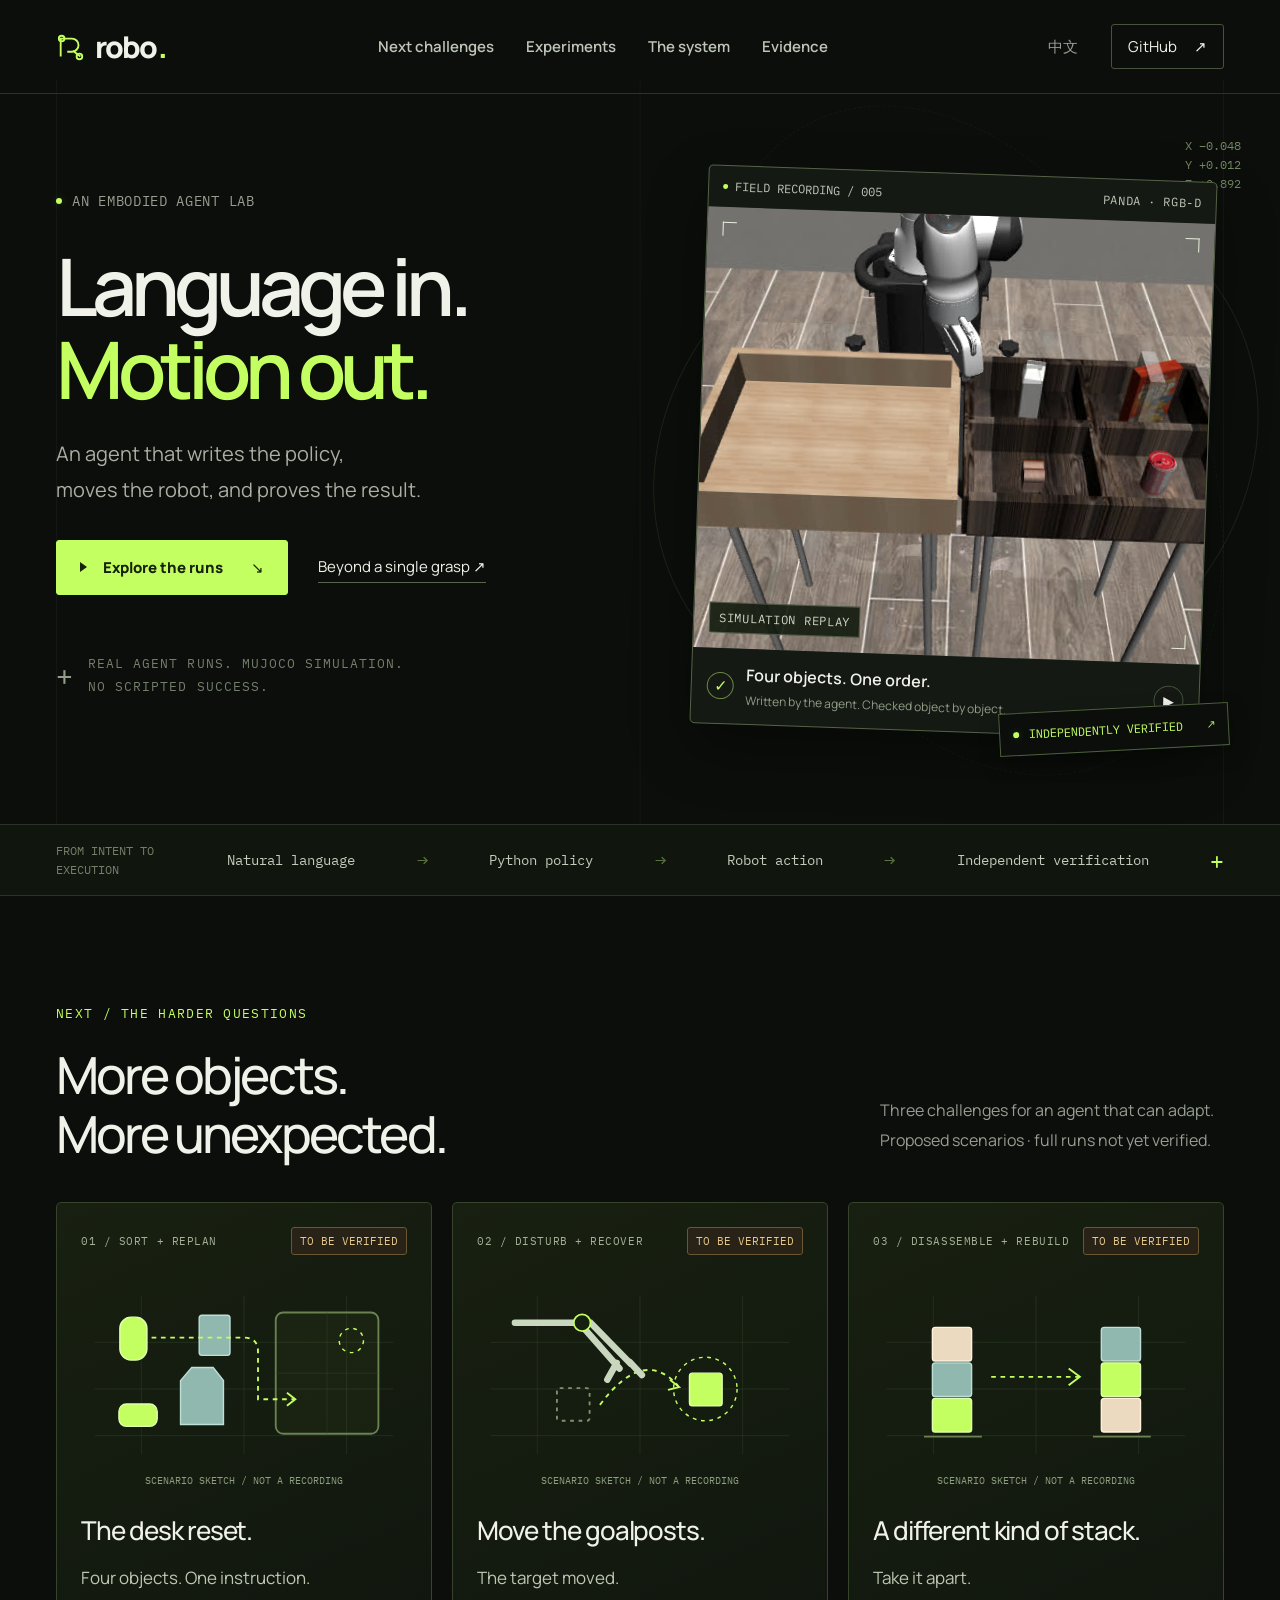
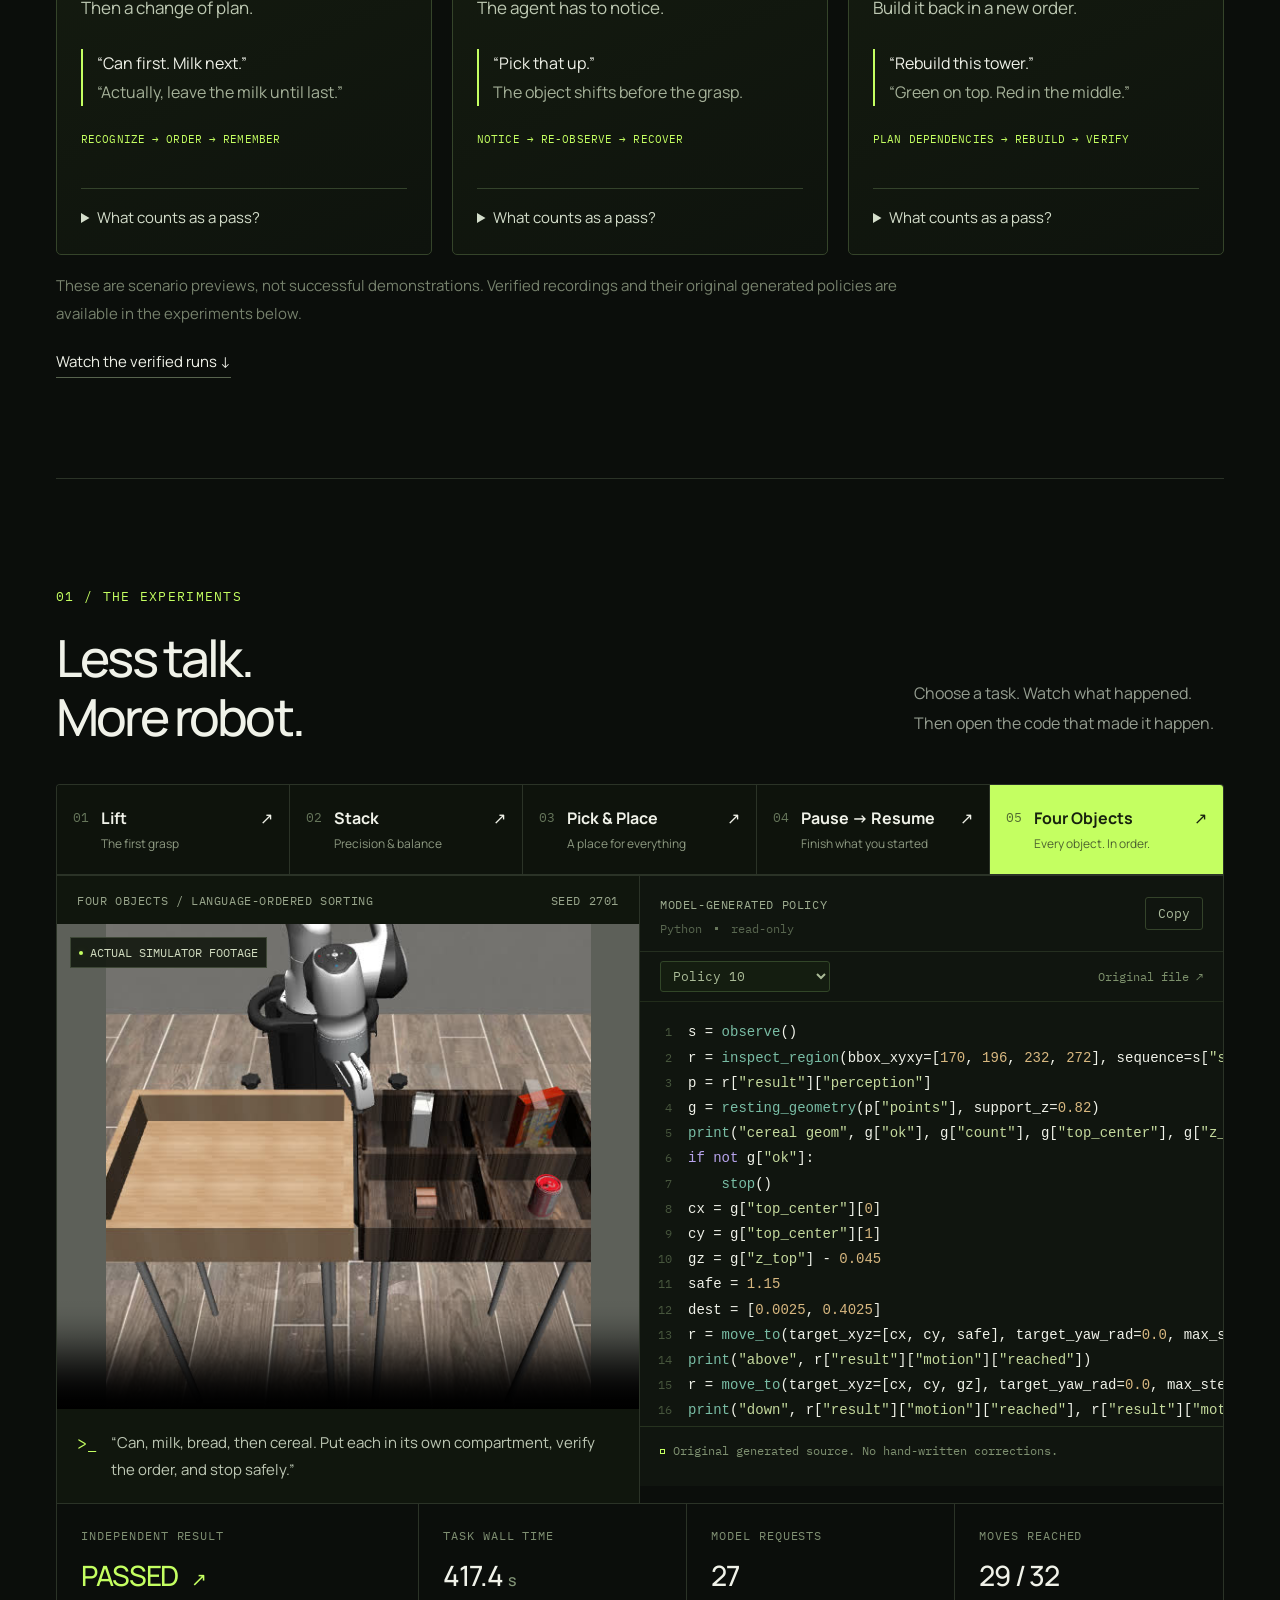
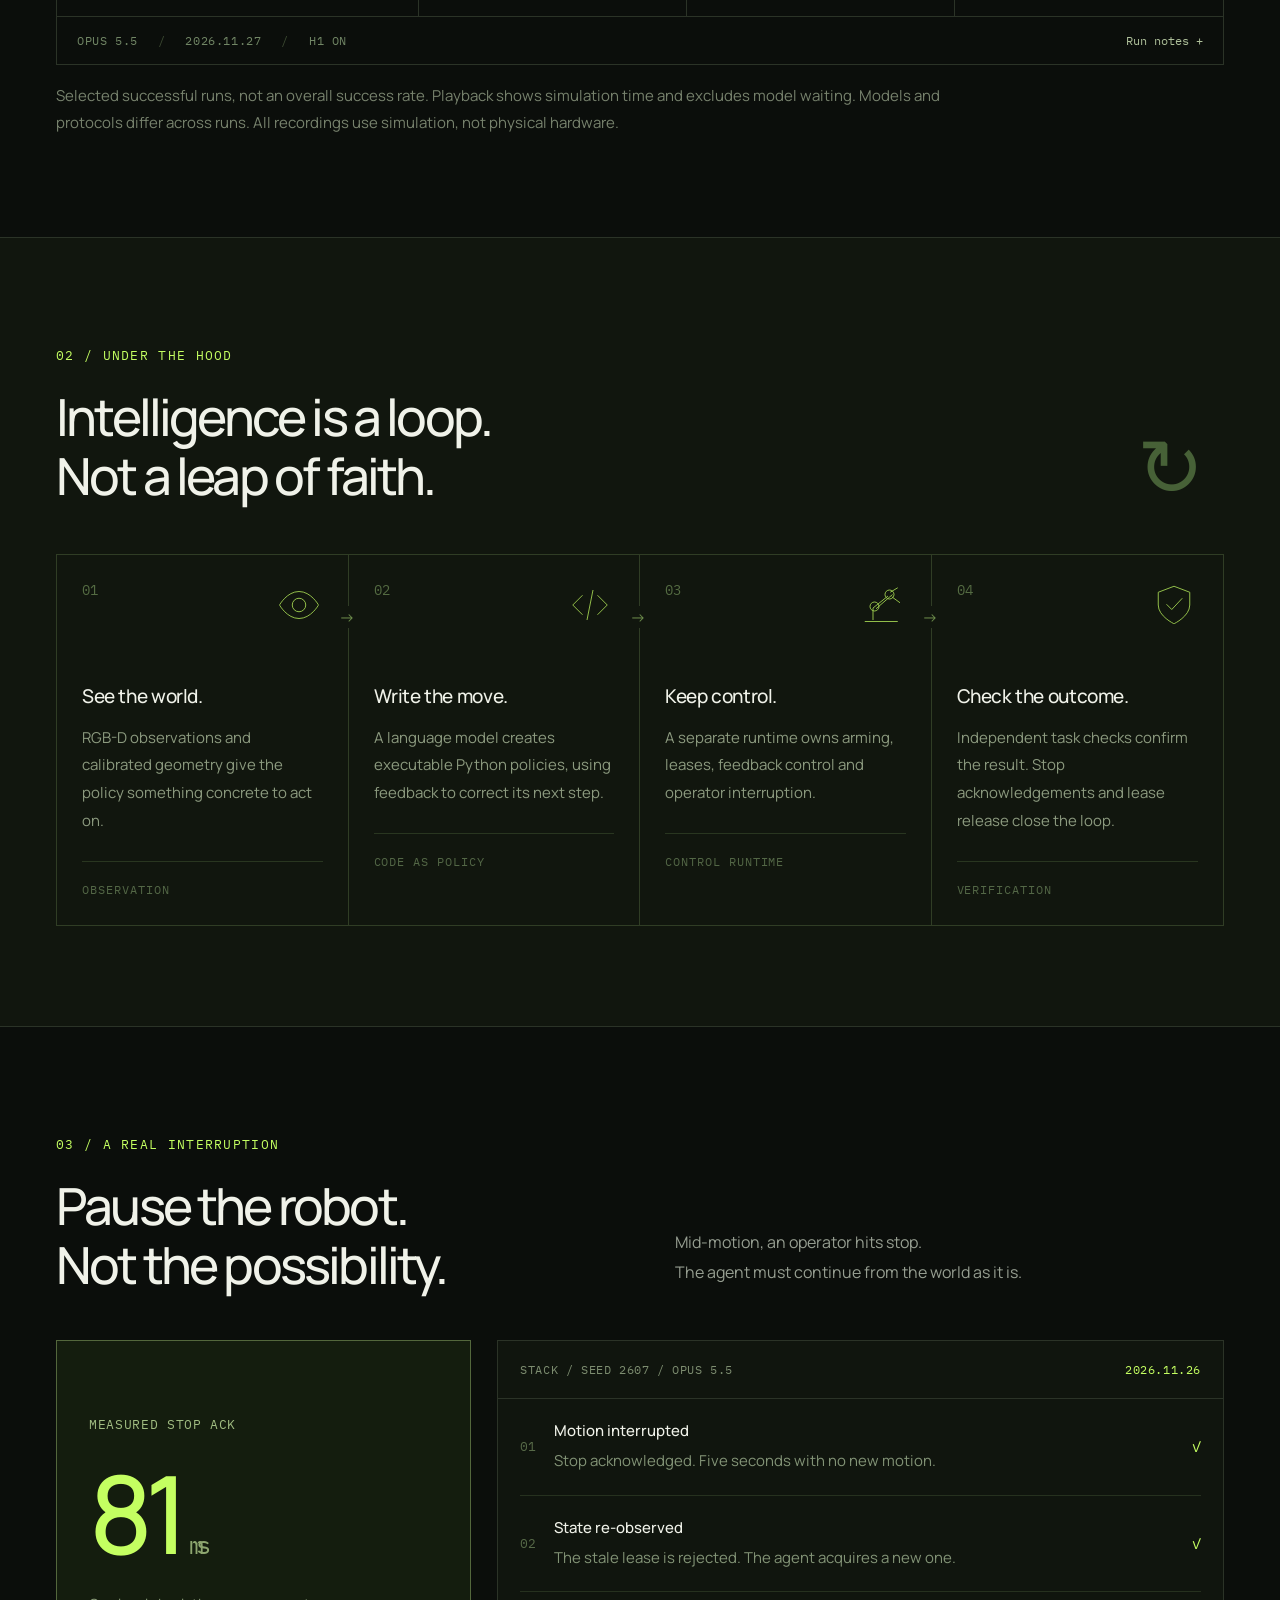
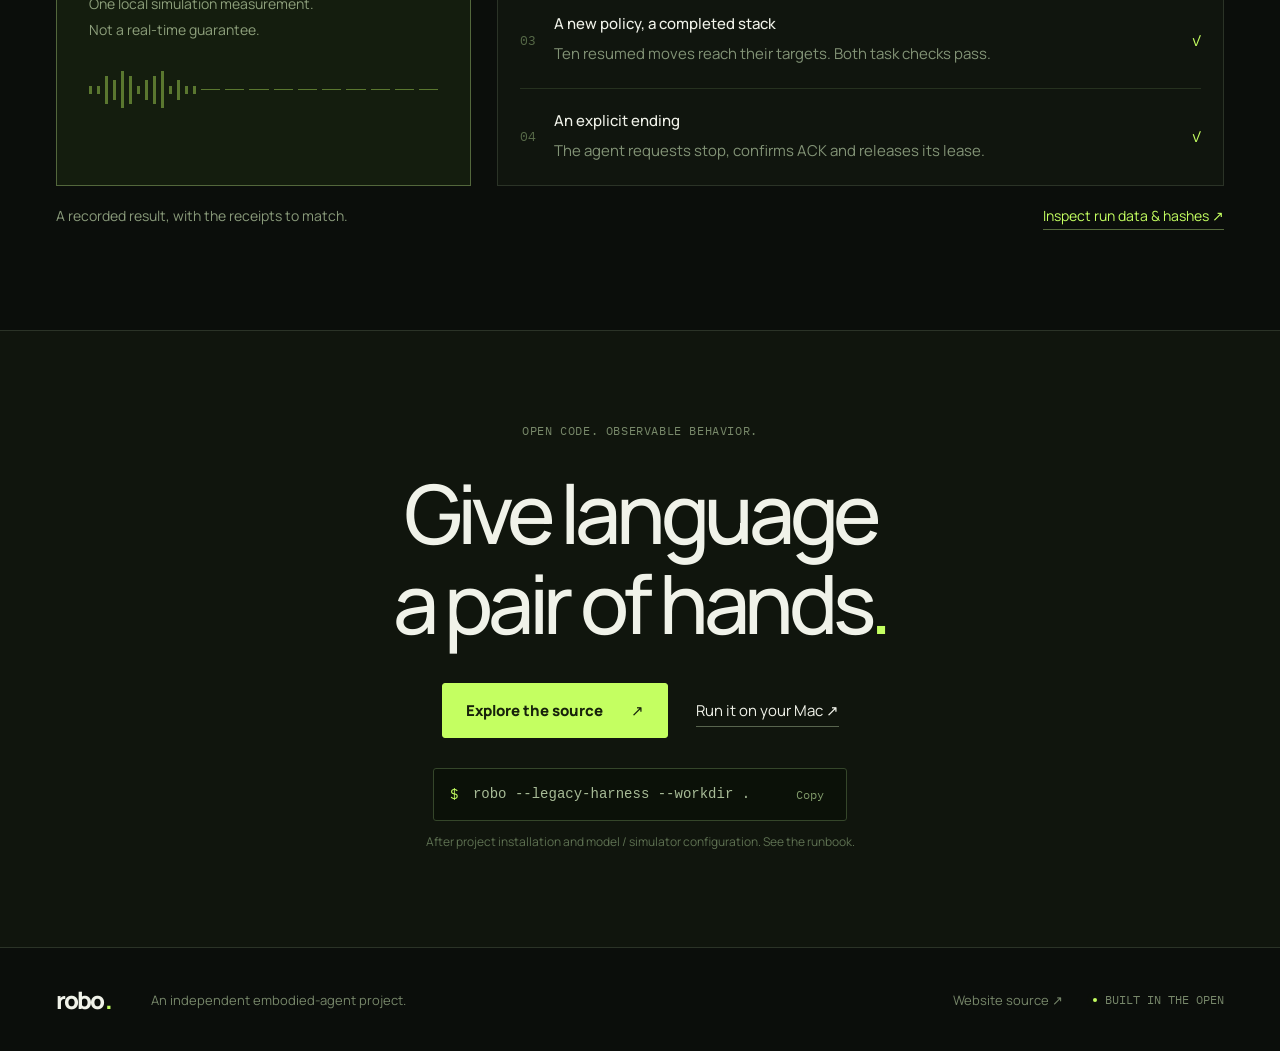
==== commit 901dcdc3: "feat: publish verified four-object autonomous sorting demo" ====
--- a/index.html
+++ b/index.html
@@ -12,8 +12,8 @@
   <meta name="twitter:card" content="summary_large_image">
   <title>ROBO — Language in. Motion out.</title>
   <link rel="icon" type="image/svg+xml" href="assets/icon.svg">
-  <link rel="stylesheet" href="style.css?v=3">
-  <script type="module" src="app.js?v=3"></script>
+  <link rel="stylesheet" href="style.css?v=4">
+  <script type="module" src="app.js?v=4"></script>
 </head>
 <body>
 <a class="skip" href="#experiments">Skip to experiments</a>
@@ -36,9 +36,9 @@
     <div class="orbit orbit-one" aria-hidden="true"></div><div class="orbit orbit-two" aria-hidden="true"></div>
     <div class="coordinate coordinate-top" aria-hidden="true">X −0.048<br>Y +0.012<br>Z +0.892</div>
     <div class="film-shell">
-      <div class="film-topline"><span><i></i> <span data-i18n="fieldRecording">FIELD RECORDING / 004</span></span><span class="mono">PANDA · RGB-D</span></div>
-      <div class="hero-film"><video id="hero-video" src="assets/video/resume.mp4" poster="assets/images/resume.jpg" muted loop playsinline preload="metadata" aria-label="Recorded autonomous Stack run after interruption"></video><div class="film-corners" aria-hidden="true"></div><span class="frame-tag" data-i18n="simulation">SIMULATION REPLAY</span></div>
-      <div class="film-bottomline"><span class="verified-icon">✓</span><div><strong data-i18n="heroFilmTitle">Stack. Pause. Resume.</strong><span data-i18n="heroFilmSub">A new policy. The same unfinished task.</span></div><button id="hero-toggle" type="button" class="round-button" aria-label="Play hero recording">▶</button></div>
+      <div class="film-topline"><span><i></i> <span data-i18n="fieldRecording">FIELD RECORDING / 005</span></span><span class="mono">PANDA · RGB-D</span></div>
+      <div class="hero-film"><video id="hero-video" src="assets/video/sorting.mp4" poster="assets/images/sorting.jpg" muted loop playsinline preload="metadata" aria-label="Recorded autonomous four-object ordered sorting"></video><div class="film-corners" aria-hidden="true"></div><span class="frame-tag" data-i18n="simulation">SIMULATION REPLAY</span></div>
+      <div class="film-bottomline"><span class="verified-icon">✓</span><div><strong data-i18n="heroFilmTitle">Four objects. One order.</strong><span data-i18n="heroFilmSub">Written by the agent. Checked object by object.</span></div><button id="hero-toggle" type="button" class="round-button" aria-label="Play hero recording">▶</button></div>
     </div>
     <div class="proof-chip"><span class="status-dot"></span><span data-i18n="independentlyVerified">INDEPENDENTLY VERIFIED</span><span>↗</span></div>
   </div>
@@ -82,6 +82,7 @@
     <button role="tab" id="tab-stack" aria-controls="experiment-panel" aria-selected="false" tabindex="-1" data-task="stack"><span class="tab-index">02</span><div><strong>Stack</strong><span data-i18n="stackTag">Precision & balance</span></div><span class="tab-arrow" aria-hidden="true">↗</span></button>
     <button role="tab" id="tab-pickplace" aria-controls="experiment-panel" aria-selected="false" tabindex="-1" data-task="pickplace"><span class="tab-index">03</span><div><strong>Pick & Place</strong><span data-i18n="pickplaceTag">A place for everything</span></div><span class="tab-arrow" aria-hidden="true">↗</span></button>
     <button role="tab" id="tab-resume" aria-controls="experiment-panel" aria-selected="true" tabindex="0" data-task="resume"><span class="tab-index">04</span><div><strong>Pause → Resume</strong><span data-i18n="resumeTag">Finish what you started</span></div><span class="tab-arrow" aria-hidden="true">↗</span></button>
+    <button role="tab" id="tab-sorting" aria-controls="experiment-panel" aria-selected="false" tabindex="-1" data-task="sorting"><span class="tab-index">05</span><div><strong>Four Objects</strong><span data-i18n="sortingTag">Every object. In order.</span></div><span class="tab-arrow" aria-hidden="true">↗</span></button>
   </div>
   <div class="experiment-panel" id="experiment-panel" role="tabpanel" aria-labelledby="tab-resume">
     <div class="run-screen">
--- a/style.css
+++ b/style.css
@@ -66,3 +66,9 @@
 @media(max-width:1100px){.challenge-grid{gap:14px}.challenge-card{padding:18px}.challenge-card h3{font-size:23px}.navigation nav{gap:18px}}
 @media(max-width:800px){.challenge-grid{grid-template-columns:1fr}.challenge-card{padding:24px}.challenge-art{max-width:420px;margin-inline:auto}.challenge-lead{min-height:0}.challenge-skill{min-height:0}.navigation nav a:first-child{display:none}}
 @media(prefers-reduced-motion:reduce){.challenge-card:hover{transform:none}}
+
+/* Recorded experiments grow without squeezing labels. */
+.task-tabs{display:flex;flex-wrap:wrap}.task-tabs button{flex:1 1 200px;min-width:0;border-bottom:1px solid var(--line)}
+@media(max-width:480px){.task-tabs button{flex-basis:45%}}
+
+body{overflow-x:clip}
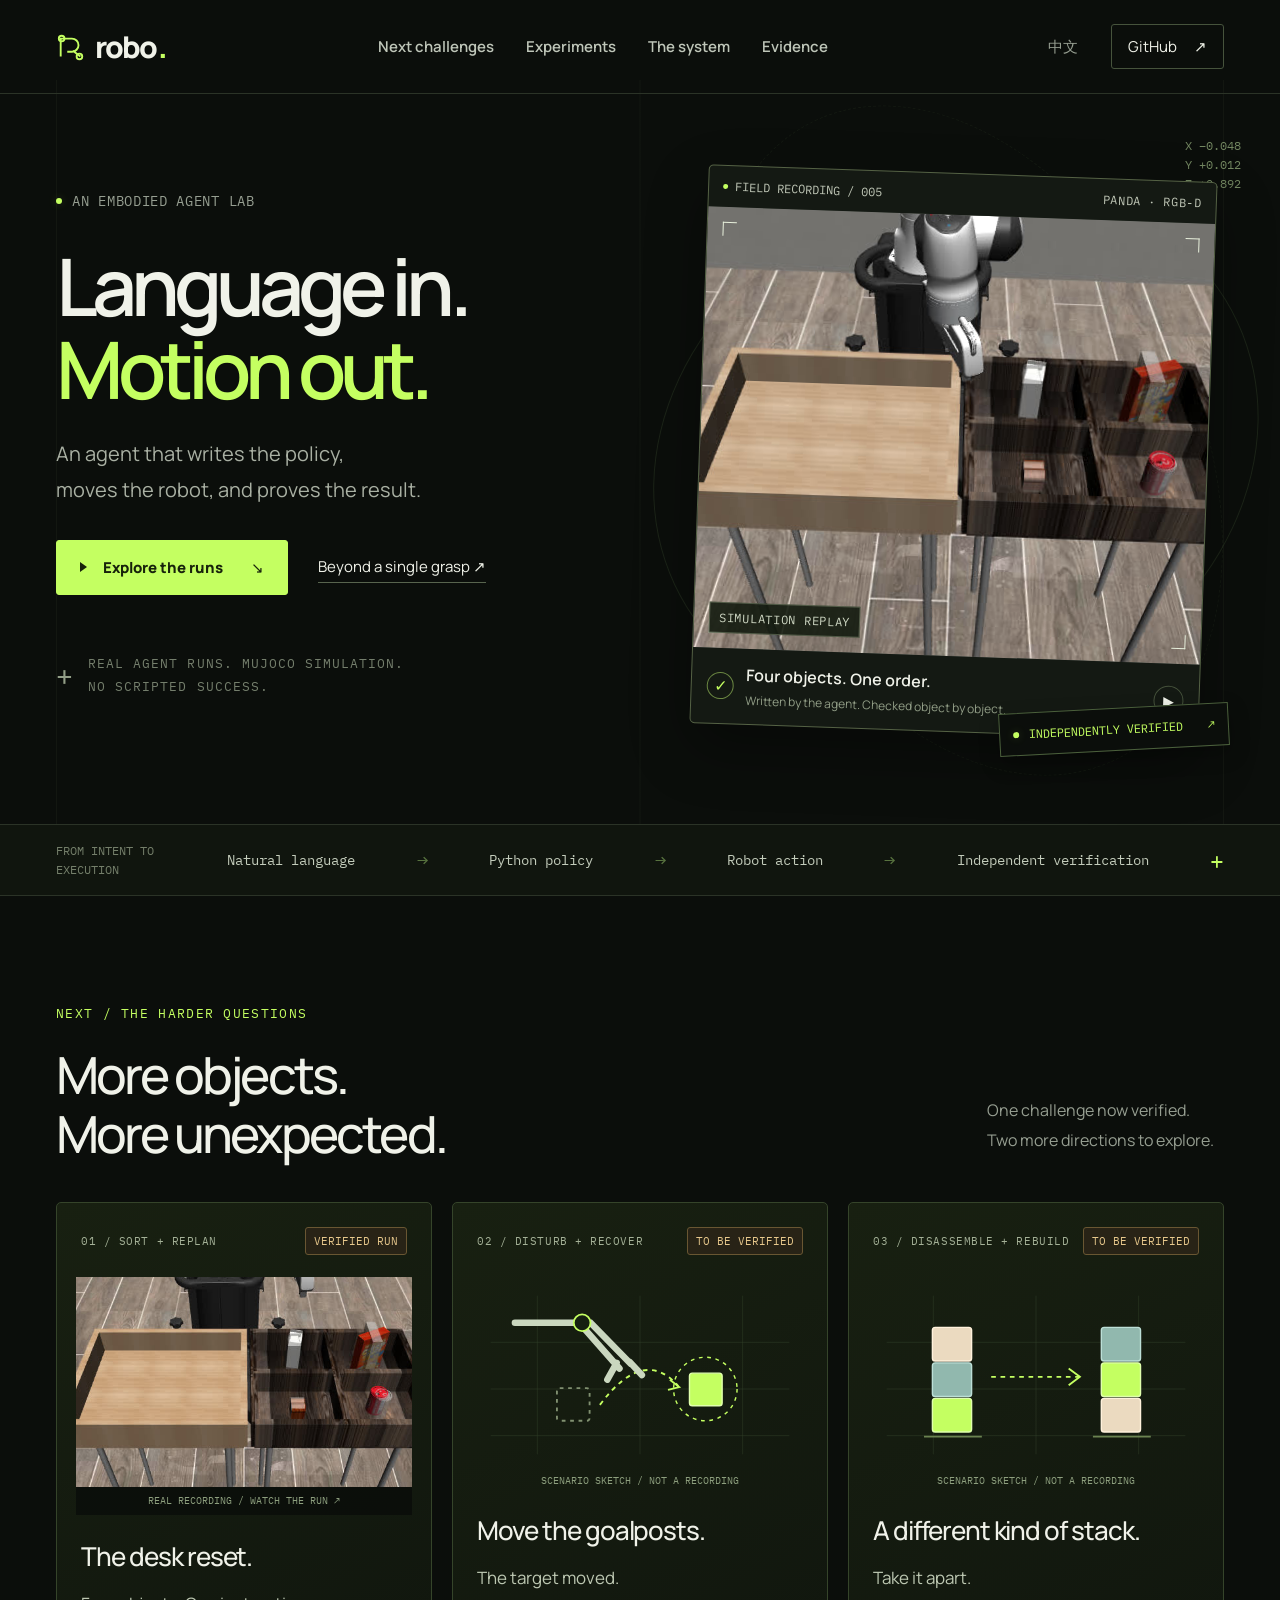
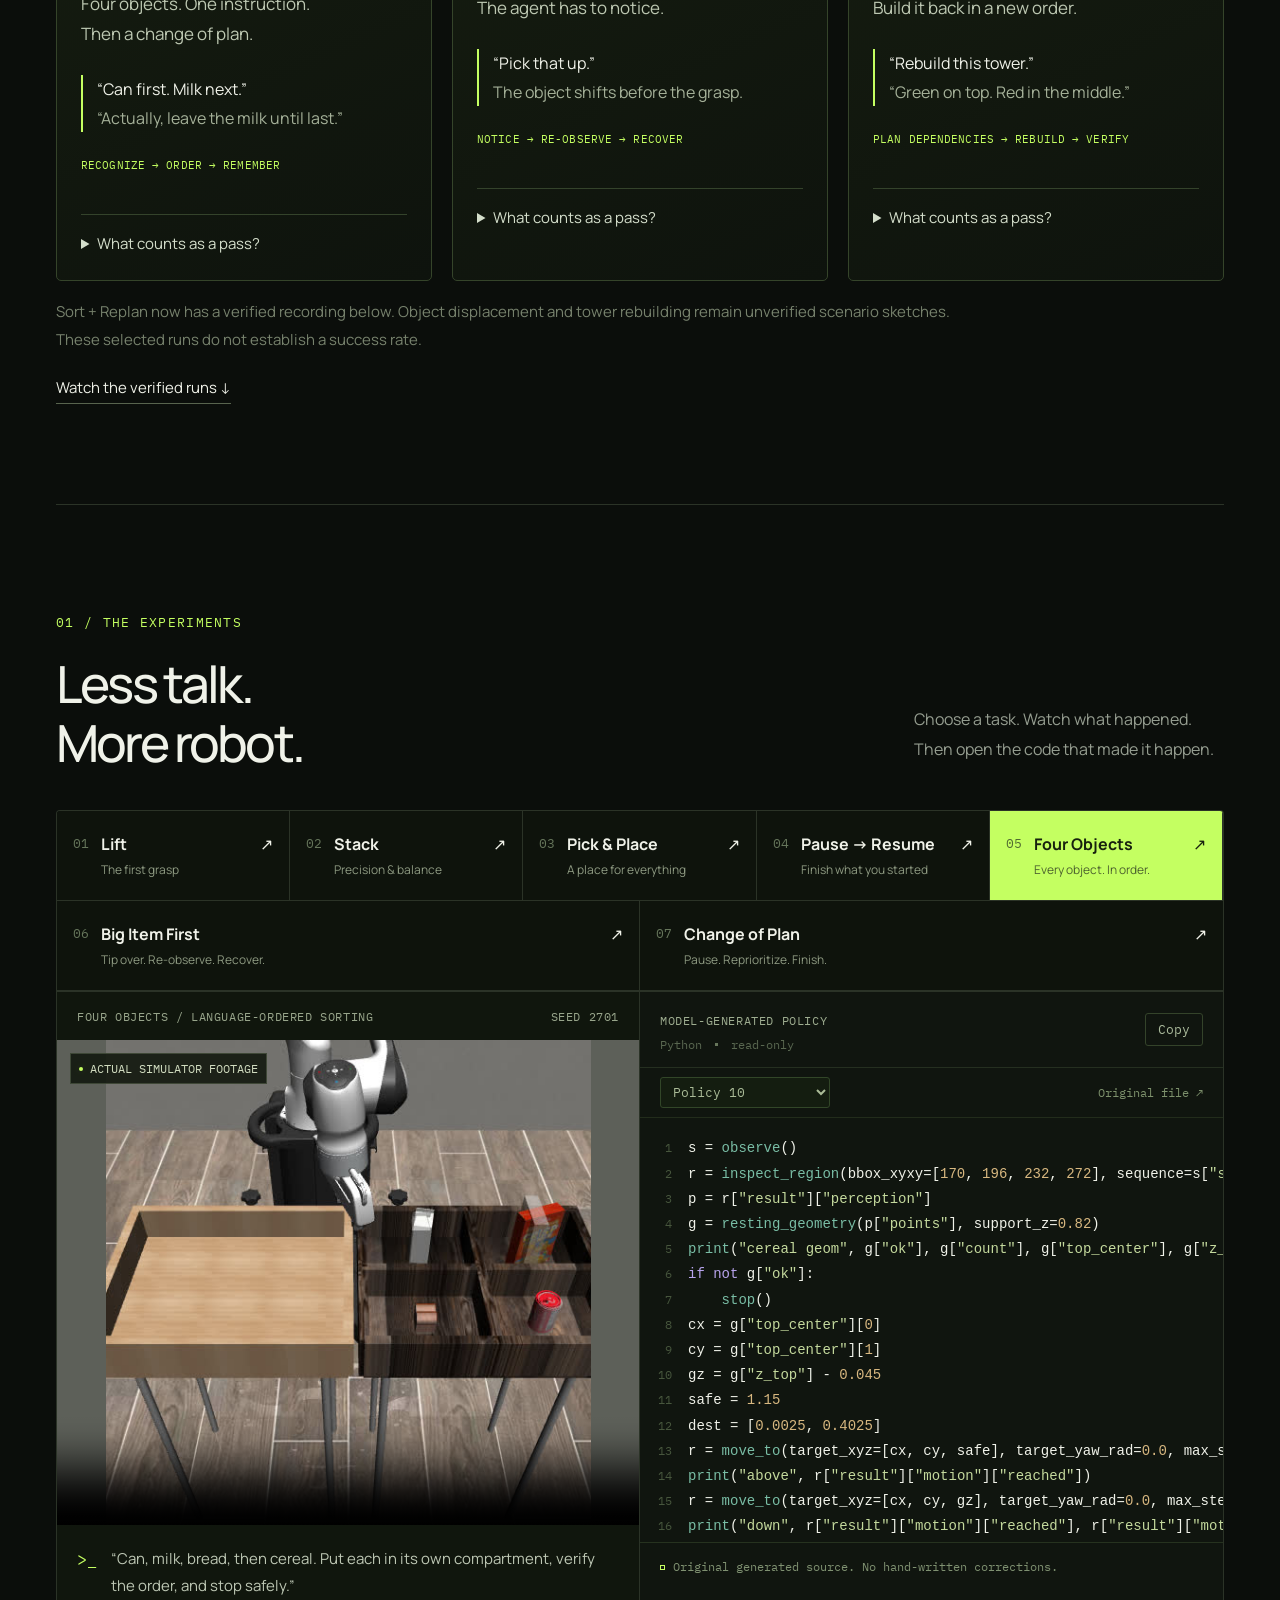
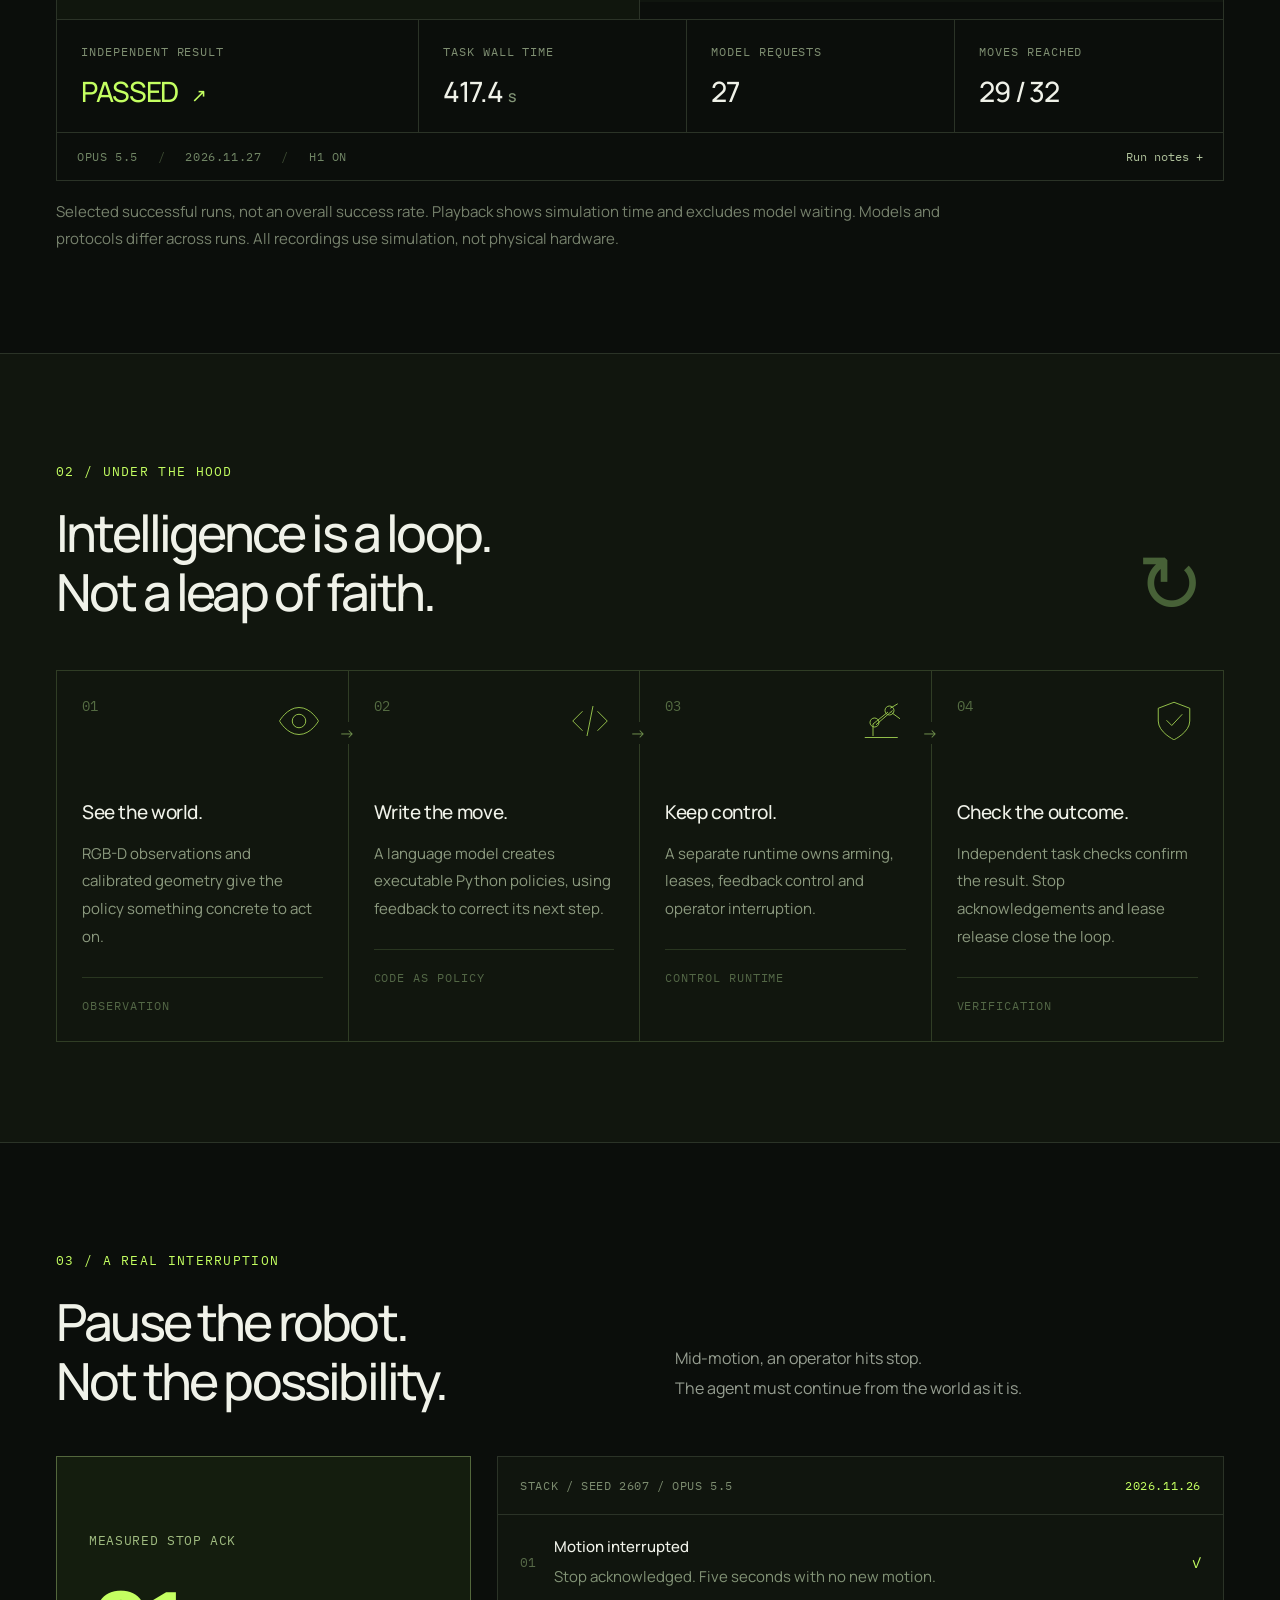
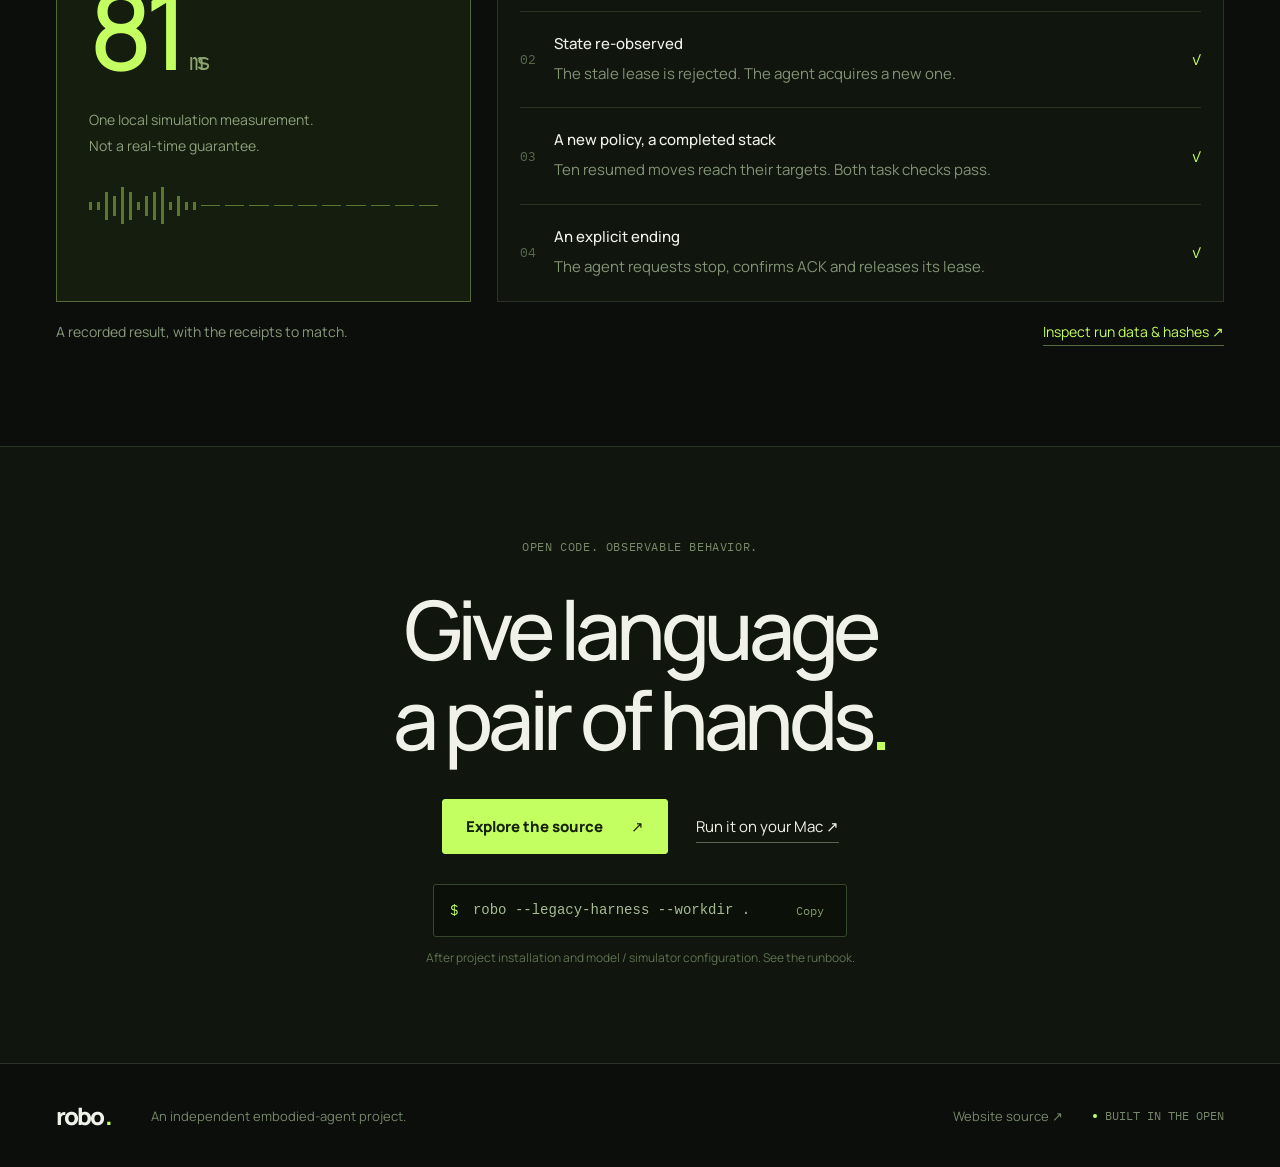
==== commit efb88f91: "feat: showcase priority recovery and mid-task replanning demos" ====
--- a/index.html
+++ b/index.html
@@ -12,8 +12,8 @@
   <meta name="twitter:card" content="summary_large_image">
   <title>ROBO — Language in. Motion out.</title>
   <link rel="icon" type="image/svg+xml" href="assets/icon.svg">
-  <link rel="stylesheet" href="style.css?v=4">
-  <script type="module" src="app.js?v=4"></script>
+  <link rel="stylesheet" href="style.css?v=5">
+  <script type="module" src="app.js?v=5"></script>
 </head>
 <body>
 <a class="skip" href="#experiments">Skip to experiments</a>
@@ -45,15 +45,15 @@
 </section>
 <div class="capability-strip"><div class="wrap strip-inner"><span data-i18n="stripLabel">FROM INTENT TO EXECUTION</span><span>Natural language</span><b>→</b><span>Python policy</span><b>→</b><span>Robot action</span><b>→</b><span>Independent verification</span><span class="strip-plus" aria-hidden="true">+</span></div></div>
 <section class="challenges wrap section-space" id="challenges" aria-labelledby="challenges-title">
-  <div class="section-heading"><div><div class="eyebrow section-number" data-i18n="challengeEyebrow">NEXT / THE HARDER QUESTIONS</div><h2 id="challenges-title" data-i18n="challengeTitle">More objects.<br>More unexpected.</h2></div><p data-i18n="challengeDescription">Three challenges for an agent that can adapt.<br>Proposed scenarios · full runs not yet verified.</p></div>
+  <div class="section-heading"><div><div class="eyebrow section-number" data-i18n="challengeEyebrow">NEXT / THE HARDER QUESTIONS</div><h2 id="challenges-title" data-i18n="challengeTitle">More objects.<br>More unexpected.</h2></div><p data-i18n="challengeDescription">One challenge now verified.<br>Two more directions to explore.</p></div>
   <div class="challenge-grid">
     <article class="challenge-card">
-      <div class="challenge-top"><span class="mono">01 / SORT + REPLAN</span><span class="challenge-status" data-i18n="challengeStatus">TO BE VERIFIED</span></div>
-      <div class="challenge-art" aria-hidden="true"><svg viewBox="0 0 360 210"><path class="art-grid" d="M20 170h320M20 120h320M20 70h320M70 20v170M180 20v170M290 20v170"/><rect class="art-bin" x="214" y="38" width="110" height="130" rx="8"/><path class="art-grid" d="M269 38v130M214 103h110"/><rect class="art-object" x="47" y="43" width="29" height="46" rx="12"/><path class="art-object alt" d="m112 111 12-14h23l11 14v47h-46z"/><rect class="art-object" x="46" y="136" width="41" height="24" rx="8"/><rect class="art-object alt" x="132" y="41" width="33" height="43" rx="3"/><path class="art-path" d="M81 65h99q15 0 15 15v51h39"/><path class="art-arrow" d="m226 124 9 7-9 7"/><circle class="art-target" cx="295" cy="68" r="13"/></svg><span class="art-label" data-i18n="conceptLabel">SCENARIO SKETCH / NOT A RECORDING</span></div>
+      <div class="challenge-top"><span class="mono">01 / SORT + REPLAN</span><span class="challenge-status" data-i18n="replanVerified">VERIFIED RUN</span></div>
+      <a class="challenge-art recorded-challenge" href="#run-replan" aria-label="Watch the verified pause and reprioritize run"><img src="assets/images/replan.jpg" alt="All four objects sorted after a mid-task instruction change" loading="lazy"><span class="art-label" data-i18n="watchReplan">REAL RECORDING / WATCH THE RUN ↗</span></a>
       <h3 data-i18n="sortTitle">The desk reset.</h3><p class="challenge-lead" data-i18n="sortLead">Four objects. One instruction.<br>Then a change of plan.</p>
       <blockquote data-i18n="sortPrompt">“Can first. Milk next.”<br><span>“Actually, leave the milk until last.”</span></blockquote>
       <div class="challenge-skill" data-i18n="sortSkill">RECOGNIZE → ORDER → REMEMBER</div>
-      <details><summary data-i18n="challengeCriteria">What counts as a pass?</summary><p data-i18n="sortCriteria">Identify all four objects from allowed visual inputs; follow the revised order, preserve completed placements, and independently verify every final placement. Full sorting plus an instruction change is not yet validated.</p></details>
+      <details><summary data-i18n="challengeCriteria">What counts as a pass?</summary><p data-i18n="sortCriteria">Verified in one real CLI journey: pause after the can, keep its placement, then complete cereal, bread and milk. Independent ordered checks and model-directed stop/release passed. No scene reset.</p></details>
     </article>
     <article class="challenge-card">
       <div class="challenge-top"><span class="mono">02 / DISTURB + RECOVER</span><span class="challenge-status" data-i18n="challengeStatus">TO BE VERIFIED</span></div>
@@ -72,7 +72,7 @@
       <details><summary data-i18n="challengeCriteria">What counts as a pass?</summary><p data-i18n="rebuildCriteria">Remove blocks in a feasible sequence, use temporary placements, and build the requested color order. Verify release, stability and final order. The existing two-cube Stack run does not validate this multi-block challenge.</p></details>
     </article>
   </div>
-  <p class="disclosure" data-i18n="challengeDisclosure">These are scenario previews, not successful demonstrations. Verified recordings and their original generated policies are available in the experiments below.</p>
+  <p class="disclosure" data-i18n="challengeDisclosure">Sort + Replan now has a verified recording below. Object displacement and tower rebuilding remain unverified scenario sketches. These selected runs do not establish a success rate.</p>
   <a class="text-link challenge-recordings" href="#experiments" data-i18n="challengeRecordings">Watch the verified runs ↓</a>
 </section>
 <section class="experiments wrap section-space" id="experiments" aria-labelledby="experiments-title">
@@ -83,6 +83,8 @@
     <button role="tab" id="tab-pickplace" aria-controls="experiment-panel" aria-selected="false" tabindex="-1" data-task="pickplace"><span class="tab-index">03</span><div><strong>Pick & Place</strong><span data-i18n="pickplaceTag">A place for everything</span></div><span class="tab-arrow" aria-hidden="true">↗</span></button>
     <button role="tab" id="tab-resume" aria-controls="experiment-panel" aria-selected="true" tabindex="0" data-task="resume"><span class="tab-index">04</span><div><strong>Pause → Resume</strong><span data-i18n="resumeTag">Finish what you started</span></div><span class="tab-arrow" aria-hidden="true">↗</span></button>
     <button role="tab" id="tab-sorting" aria-controls="experiment-panel" aria-selected="false" tabindex="-1" data-task="sorting"><span class="tab-index">05</span><div><strong>Four Objects</strong><span data-i18n="sortingTag">Every object. In order.</span></div><span class="tab-arrow" aria-hidden="true">↗</span></button>
+    <button role="tab" id="tab-priority" aria-controls="experiment-panel" aria-selected="false" tabindex="-1" data-task="priority"><span class="tab-index">06</span><div><strong>Big Item First</strong><span data-i18n="priorityTag">Tip over. Re-observe. Recover.</span></div><span class="tab-arrow" aria-hidden="true">↗</span></button>
+    <button role="tab" id="tab-replan" aria-controls="experiment-panel" aria-selected="false" tabindex="-1" data-task="replan"><span class="tab-index">07</span><div><strong>Change of Plan</strong><span data-i18n="replanTag">Pause. Reprioritize. Finish.</span></div><span class="tab-arrow" aria-hidden="true">↗</span></button>
   </div>
   <div class="experiment-panel" id="experiment-panel" role="tabpanel" aria-labelledby="tab-resume">
     <div class="run-screen">
@@ -98,6 +100,7 @@
     </div>
   </div>
   <div class="run-metrics" aria-live="polite"><div><span data-i18n="metricResult">INDEPENDENT RESULT</span><strong id="metric-result" class="accent">PASSED <i>↗</i></strong></div><div><span data-i18n="metricTime">TASK WALL TIME</span><strong id="metric-time">201.1 <small>s</small></strong></div><div><span data-i18n="metricCalls">MODEL REQUESTS</span><strong id="metric-calls">15</strong></div><div><span data-i18n="metricMotion">MOVES REACHED</span><strong id="metric-motion">10 / 10</strong></div></div>
+  <p id="run-outcome" class="disclosure" aria-live="polite" hidden></p>
   <div class="run-detail-line mono"><span id="run-model">OPUS 5.5</span><span id="run-date">2026.11.26</span><span id="run-library">H1 ON</span><button id="details-toggle" aria-expanded="false" aria-controls="run-details" data-i18n="details">Run notes +</button></div>
   <div id="run-details" hidden><p id="run-notes"></p><a id="original-video" href="evidence/stack-resume-original.mp4" data-i18n="originalVideo">View original recording ↗</a></div>
   <p class="disclosure" data-i18n="selectionNote">Selected successful runs, not an overall success rate. Playback shows simulation time and excludes model waiting. Models and protocols differ across runs. All recordings use simulation, not physical hardware.</p>
--- a/style.css
+++ b/style.css
@@ -72,3 +72,5 @@
 @media(max-width:480px){.task-tabs button{flex-basis:45%}}
 
 body{overflow-x:clip}
+
+.recorded-challenge{display:block;position:relative;overflow:hidden}.recorded-challenge img{display:block;width:100%;height:210px;object-fit:cover}.recorded-challenge .art-label{background:#0b0e0be6;padding:6px 8px}
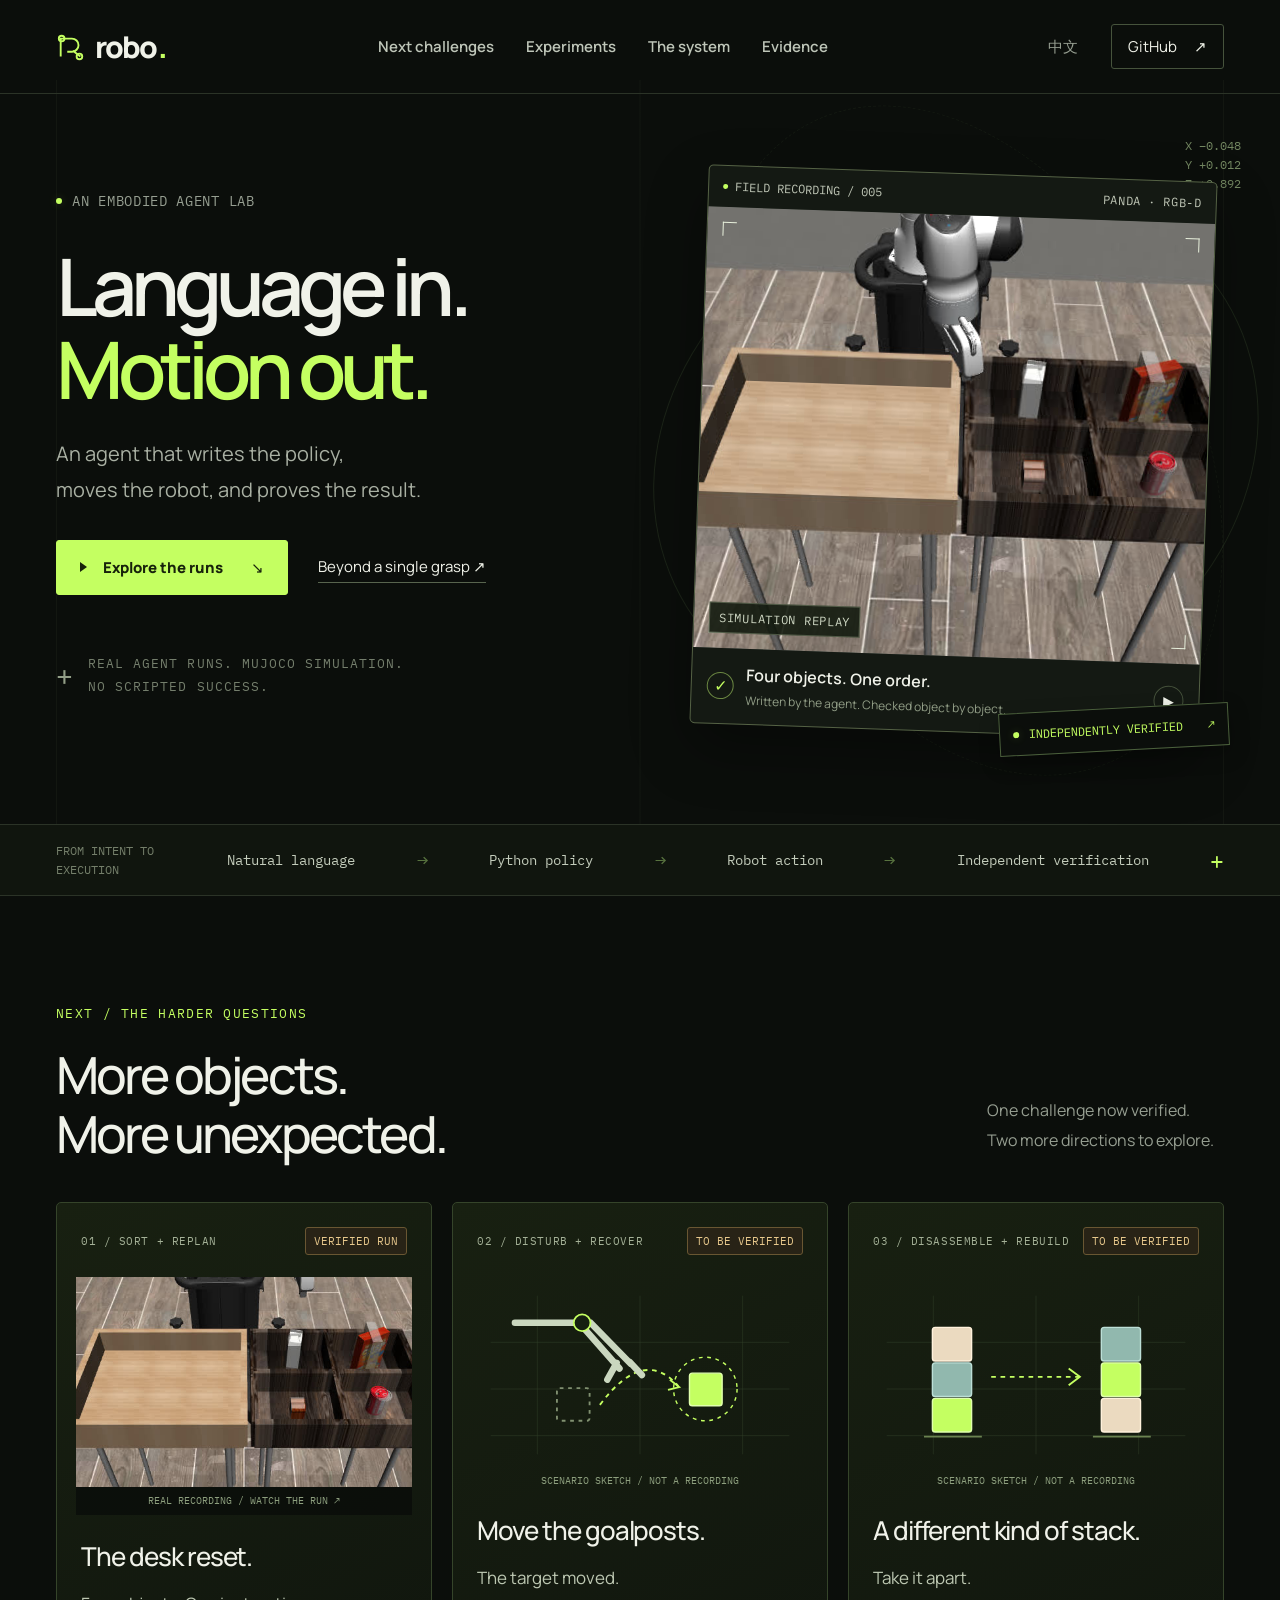
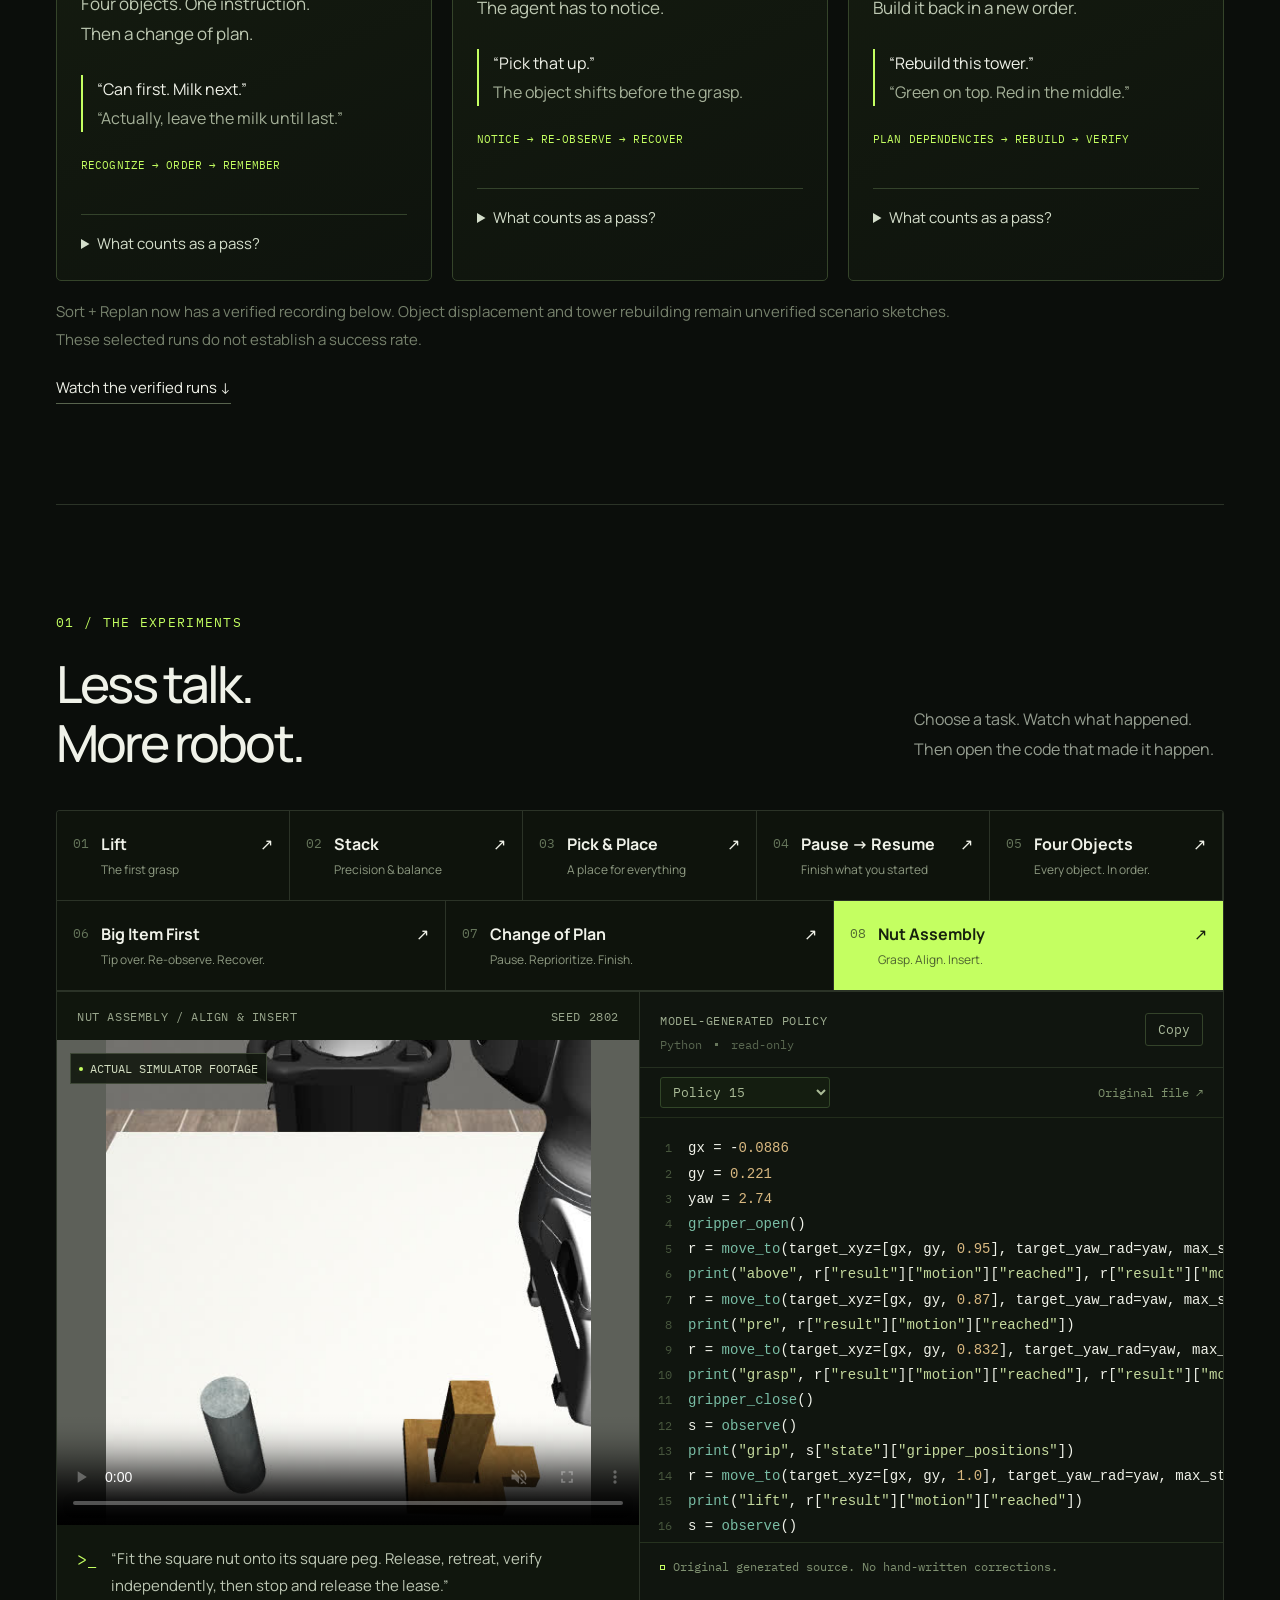
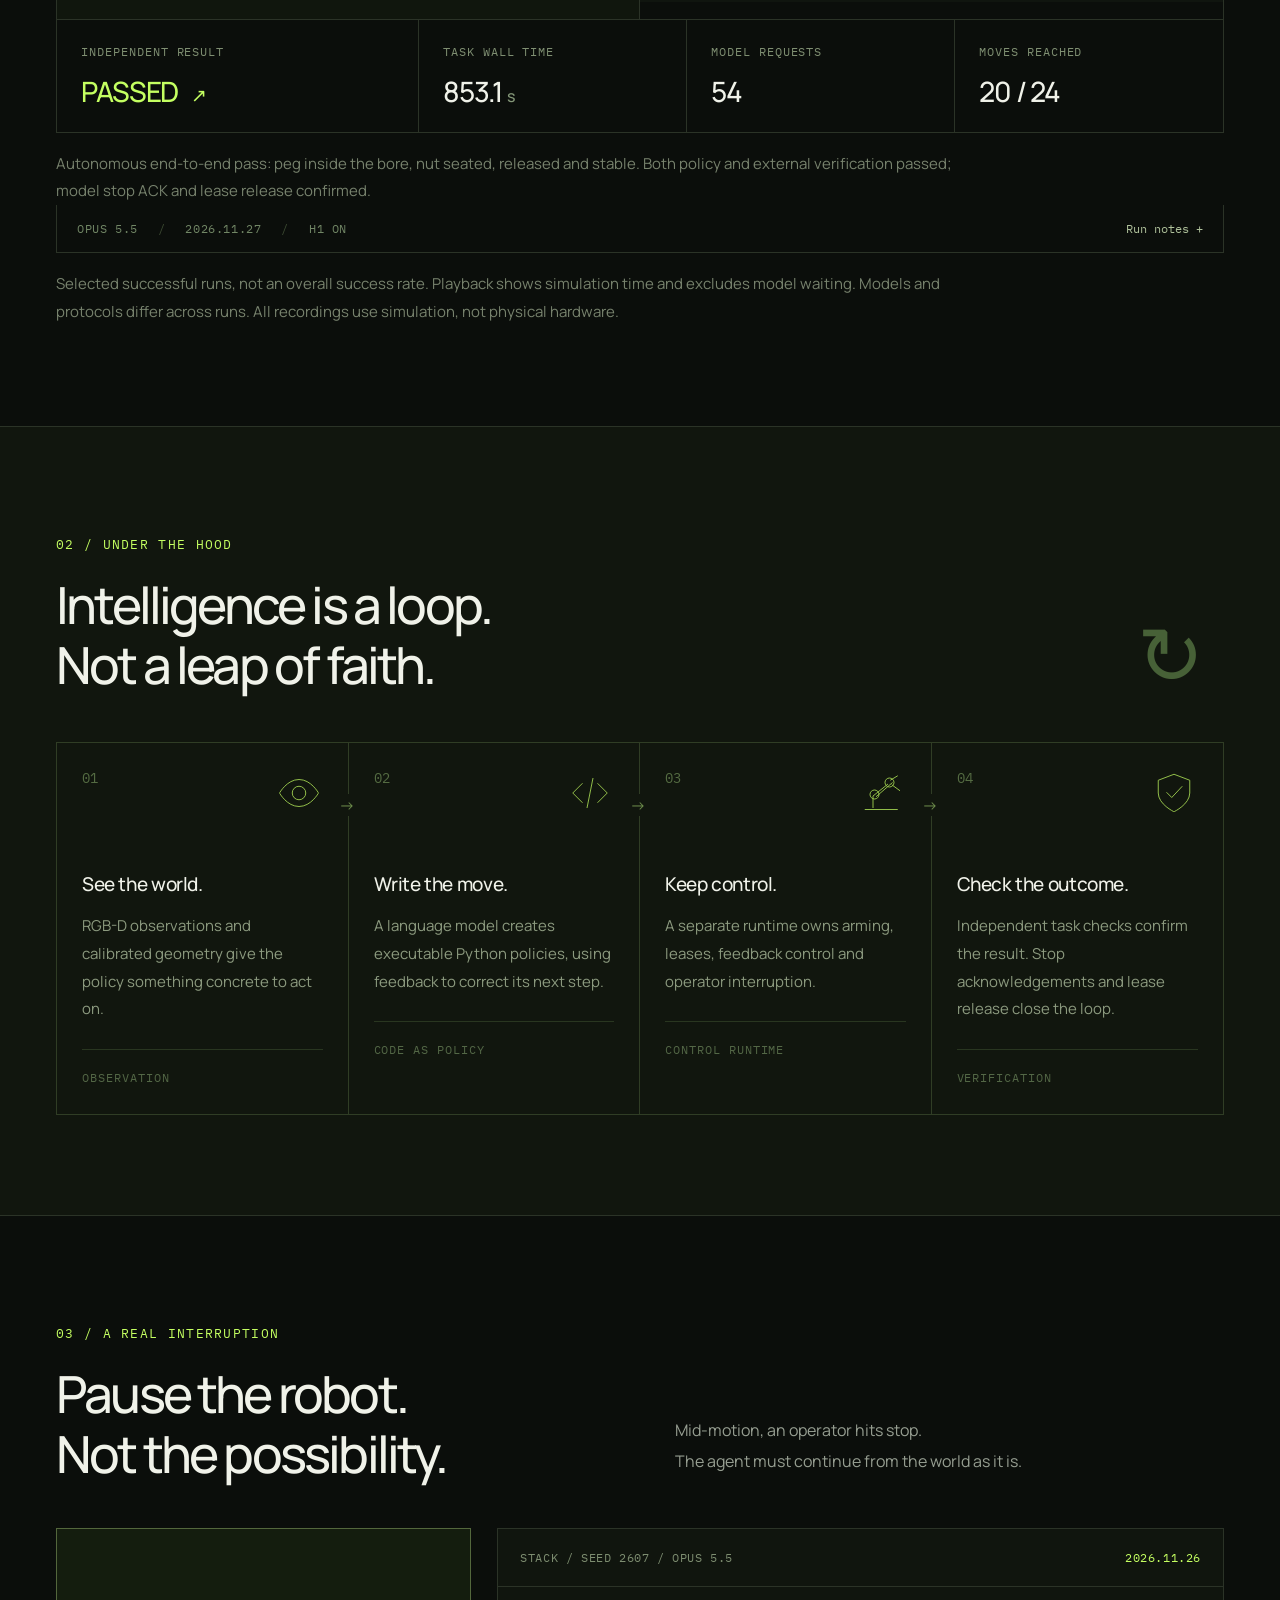
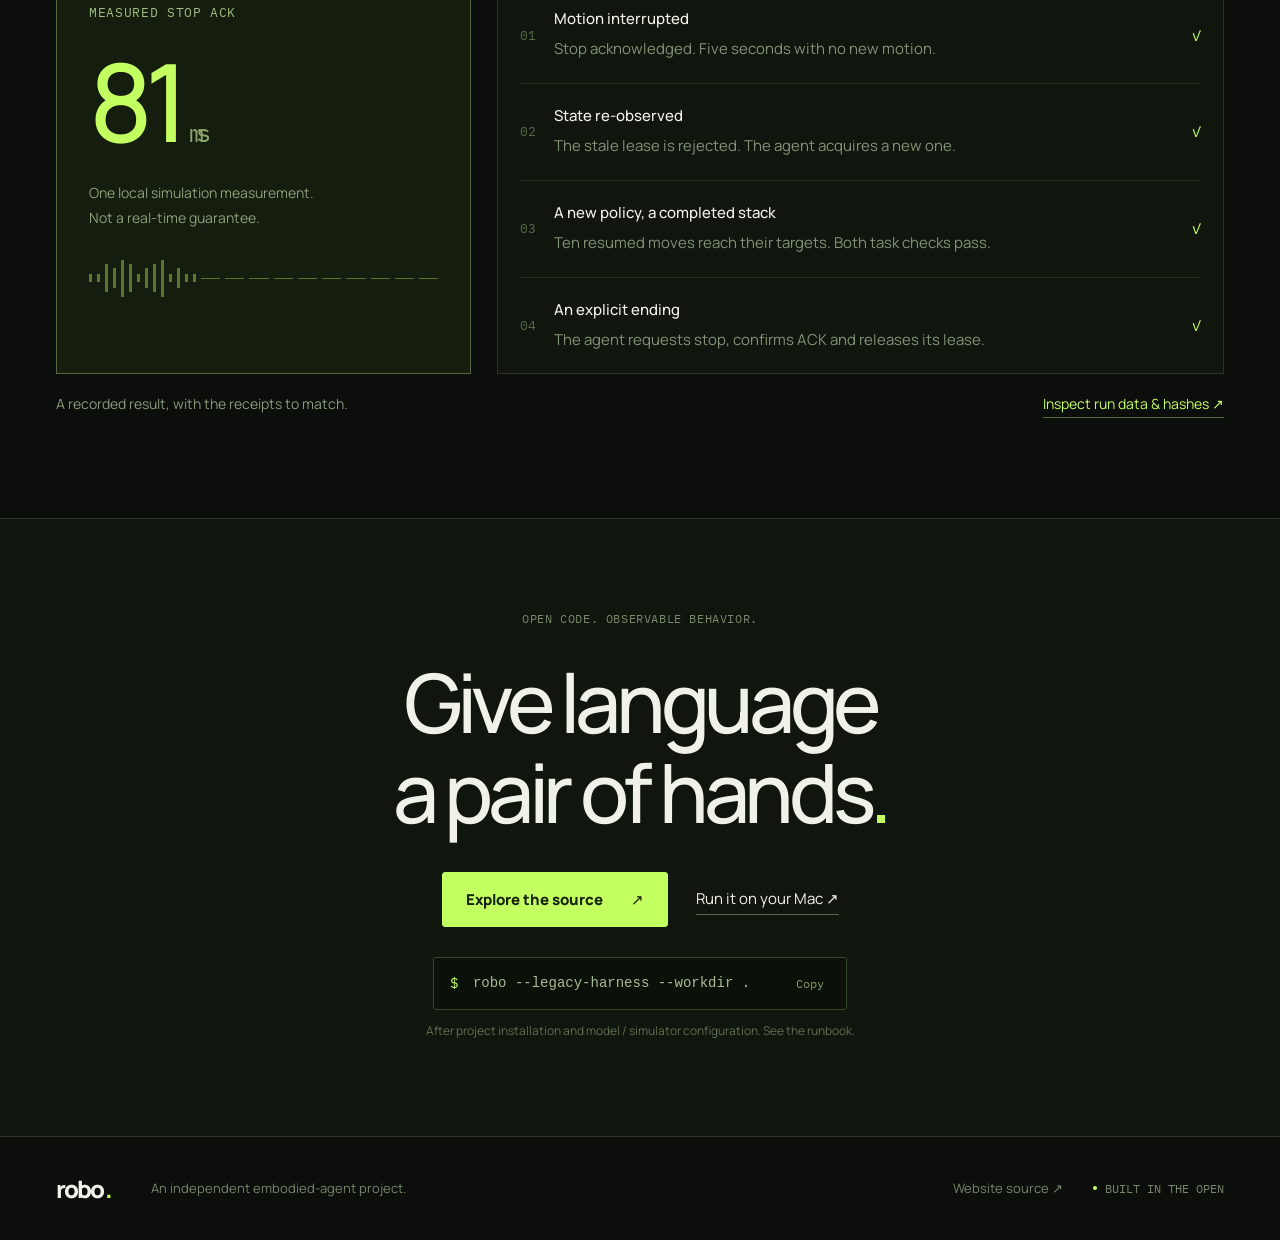
==== commit fcef4436: "feat: publish autonomous square-nut assembly with recovery evidence" ====
--- a/index.html
+++ b/index.html
@@ -12,8 +12,8 @@
   <meta name="twitter:card" content="summary_large_image">
   <title>ROBO — Language in. Motion out.</title>
   <link rel="icon" type="image/svg+xml" href="assets/icon.svg">
-  <link rel="stylesheet" href="style.css?v=5">
-  <script type="module" src="app.js?v=5"></script>
+  <link rel="stylesheet" href="style.css?v=6">
+  <script type="module" src="app.js?v=6"></script>
 </head>
 <body>
 <a class="skip" href="#experiments">Skip to experiments</a>
@@ -85,6 +85,7 @@
     <button role="tab" id="tab-sorting" aria-controls="experiment-panel" aria-selected="false" tabindex="-1" data-task="sorting"><span class="tab-index">05</span><div><strong>Four Objects</strong><span data-i18n="sortingTag">Every object. In order.</span></div><span class="tab-arrow" aria-hidden="true">↗</span></button>
     <button role="tab" id="tab-priority" aria-controls="experiment-panel" aria-selected="false" tabindex="-1" data-task="priority"><span class="tab-index">06</span><div><strong>Big Item First</strong><span data-i18n="priorityTag">Tip over. Re-observe. Recover.</span></div><span class="tab-arrow" aria-hidden="true">↗</span></button>
     <button role="tab" id="tab-replan" aria-controls="experiment-panel" aria-selected="false" tabindex="-1" data-task="replan"><span class="tab-index">07</span><div><strong>Change of Plan</strong><span data-i18n="replanTag">Pause. Reprioritize. Finish.</span></div><span class="tab-arrow" aria-hidden="true">↗</span></button>
+    <button role="tab" id="tab-nut" aria-controls="experiment-panel" aria-selected="false" tabindex="-1" data-task="nut"><span class="tab-index">08</span><div><strong>Nut Assembly</strong><span data-i18n="nutTag">Grasp. Align. Insert.</span></div><span class="tab-arrow" aria-hidden="true">↗</span></button>
   </div>
   <div class="experiment-panel" id="experiment-panel" role="tabpanel" aria-labelledby="tab-resume">
     <div class="run-screen">
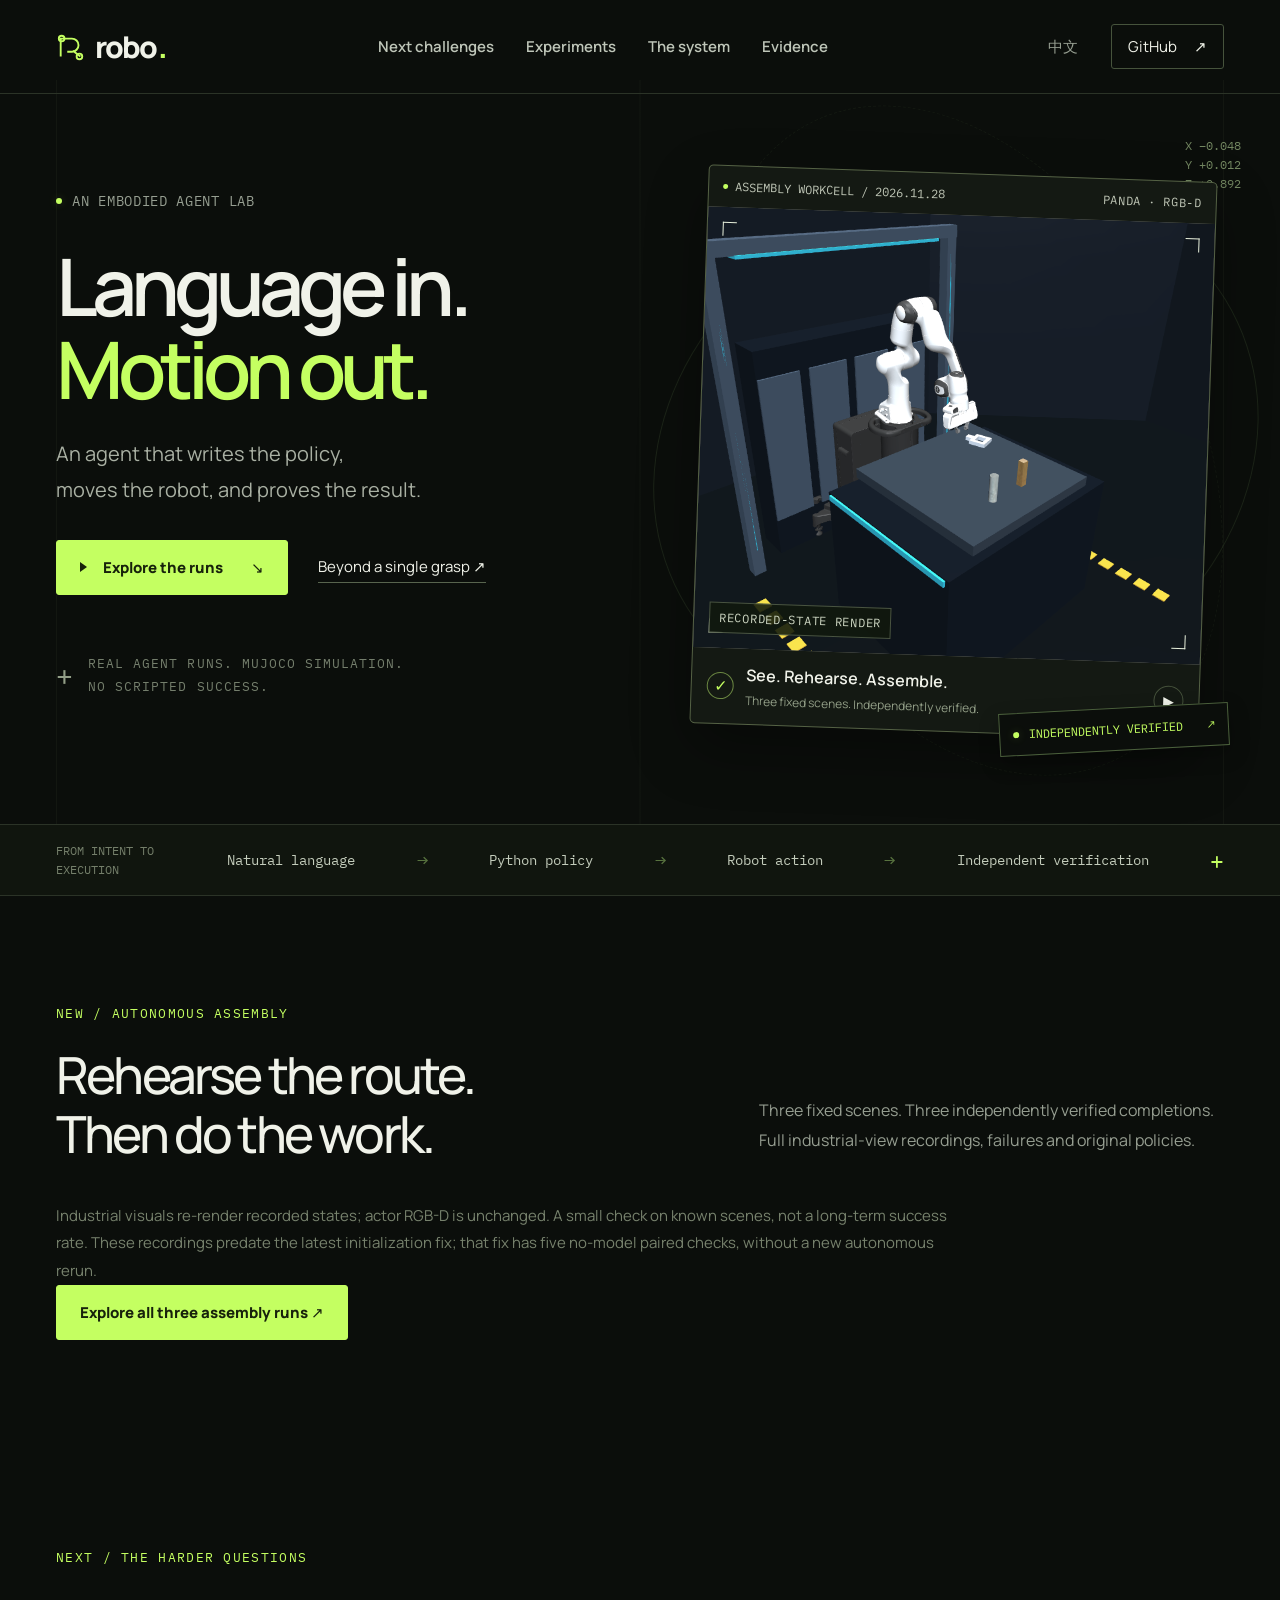
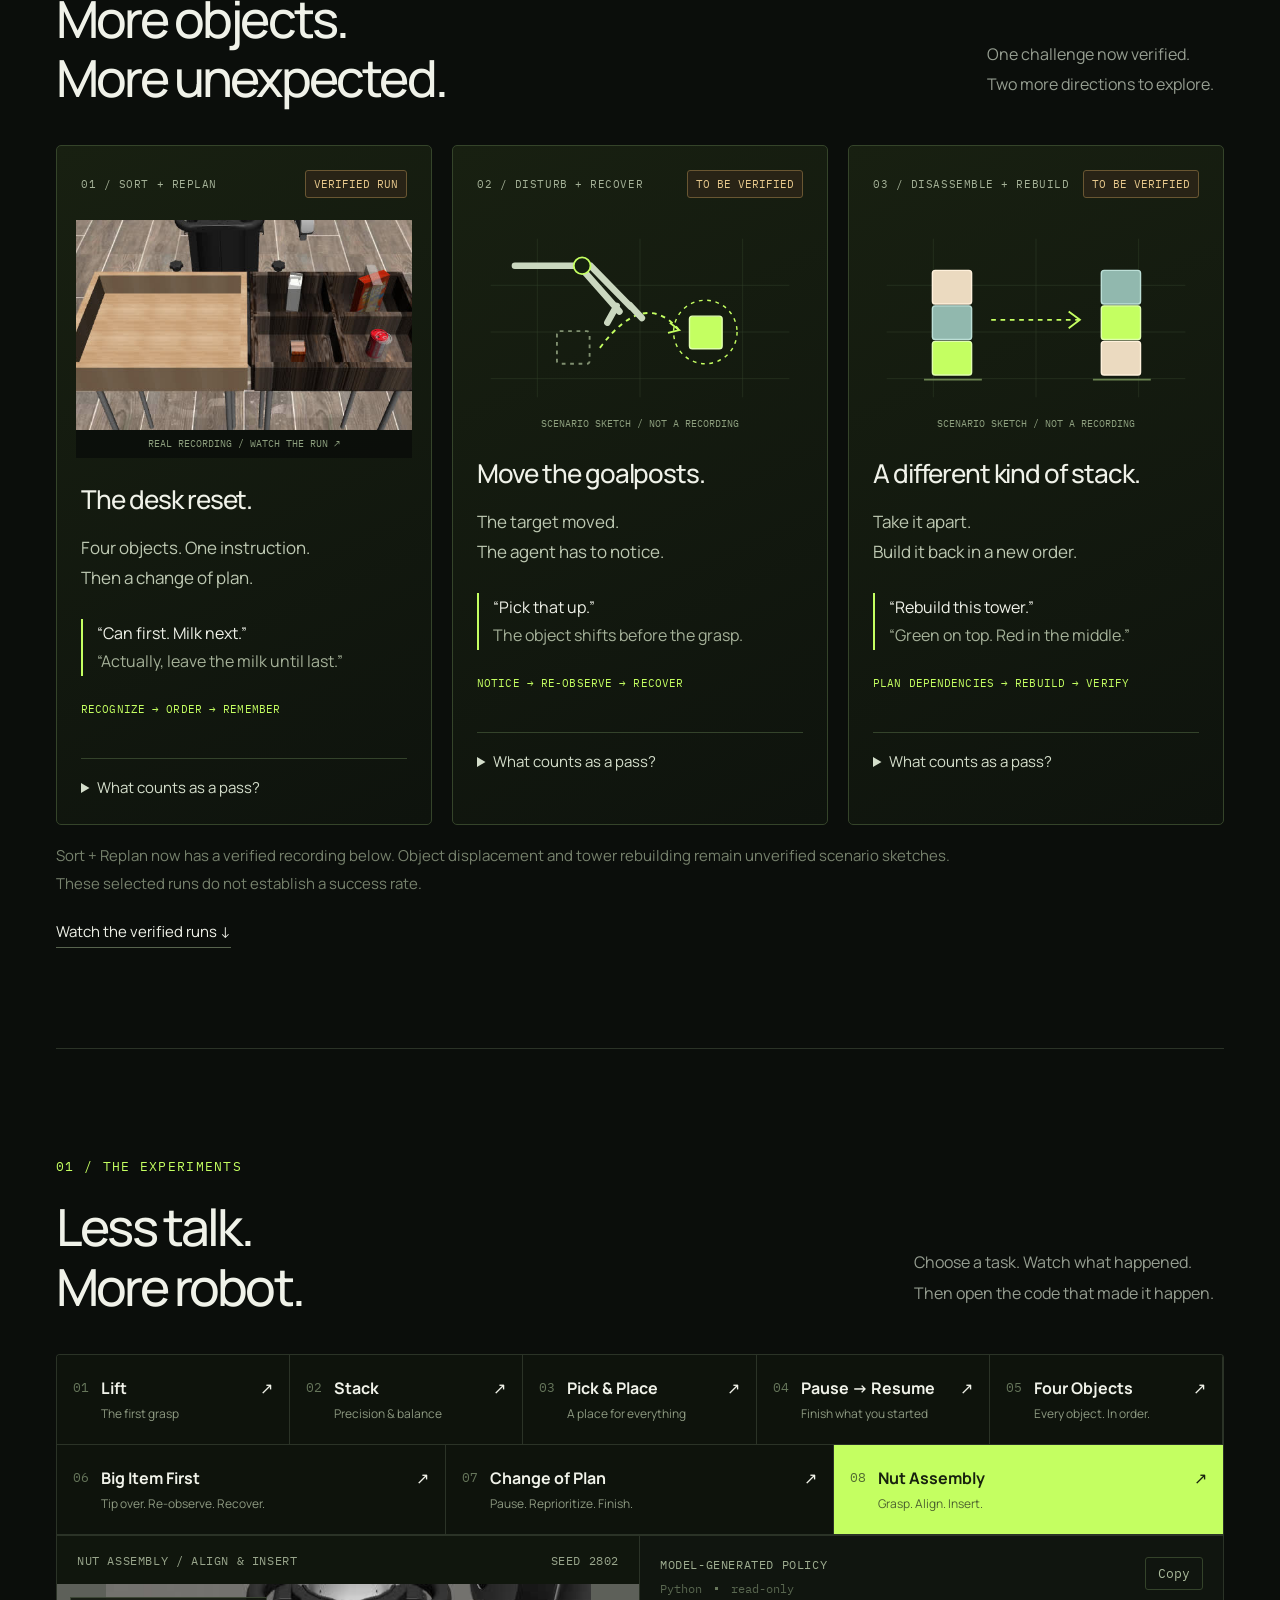
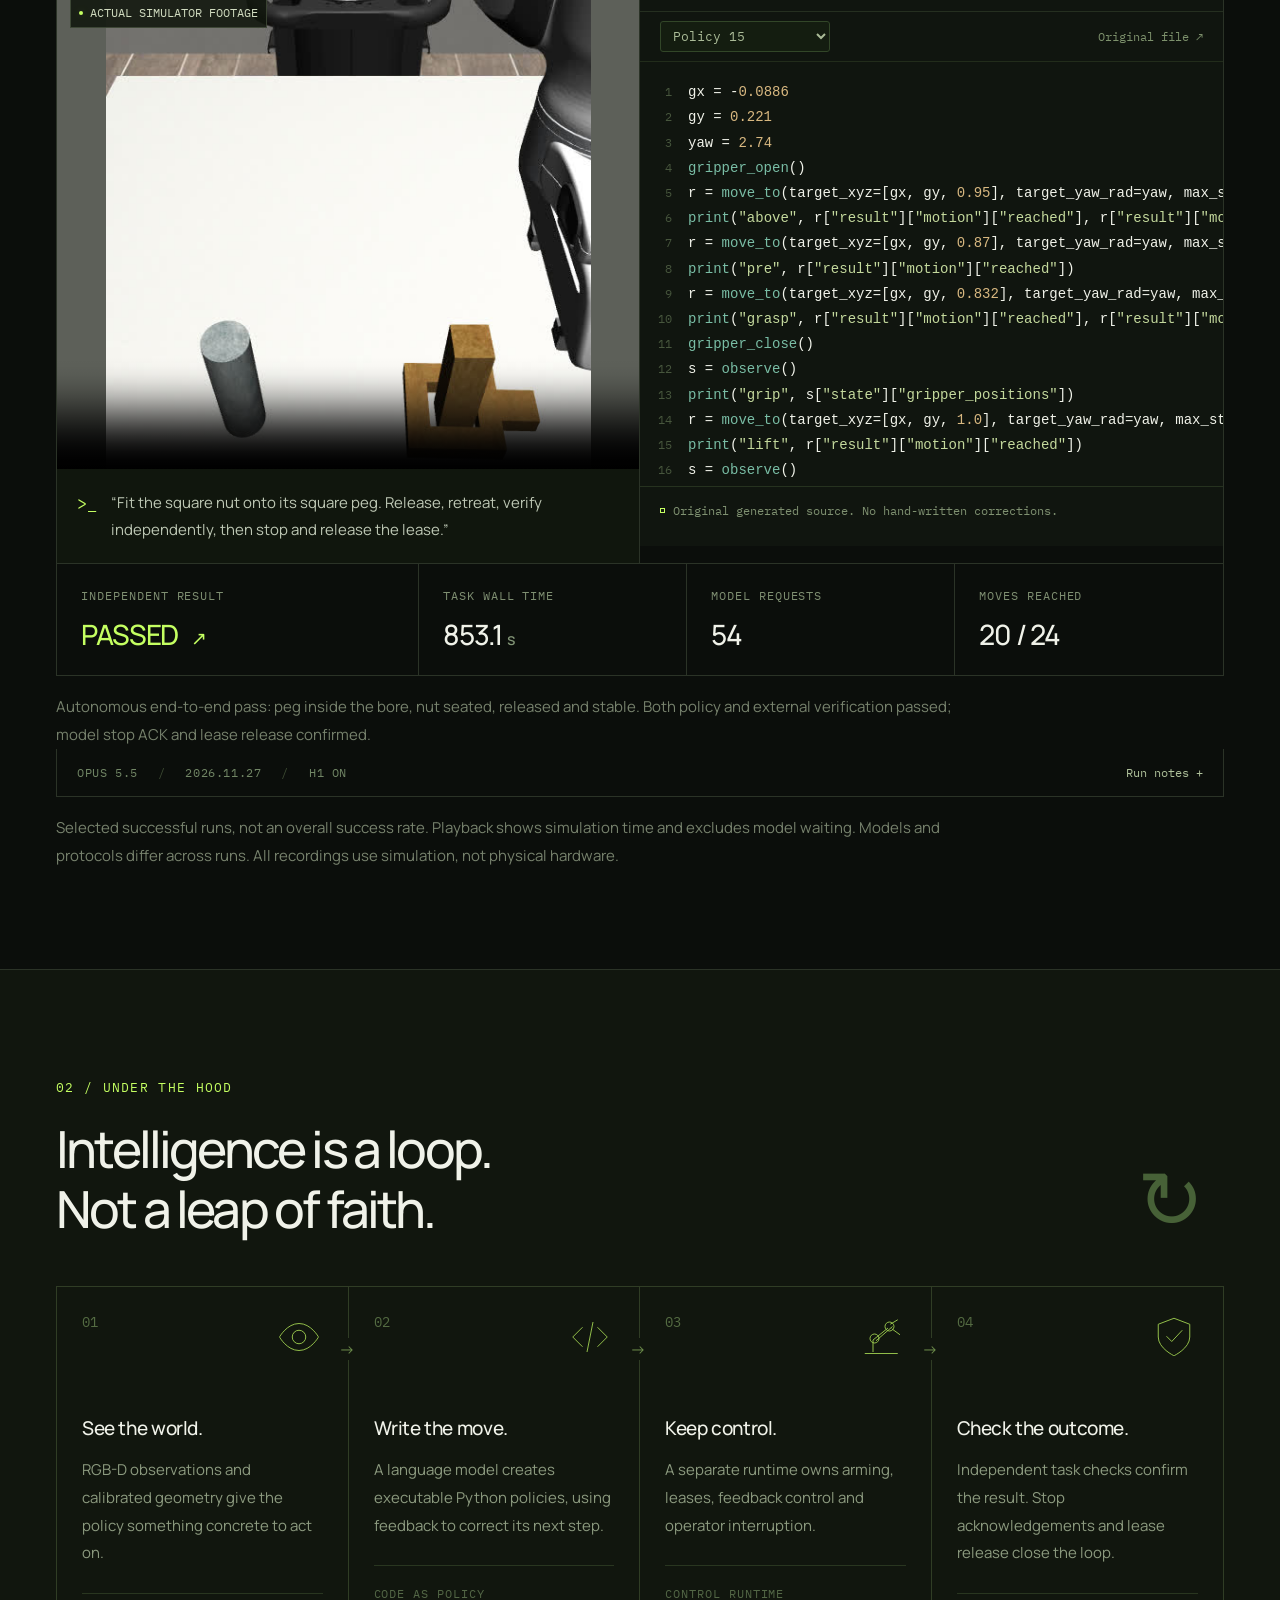
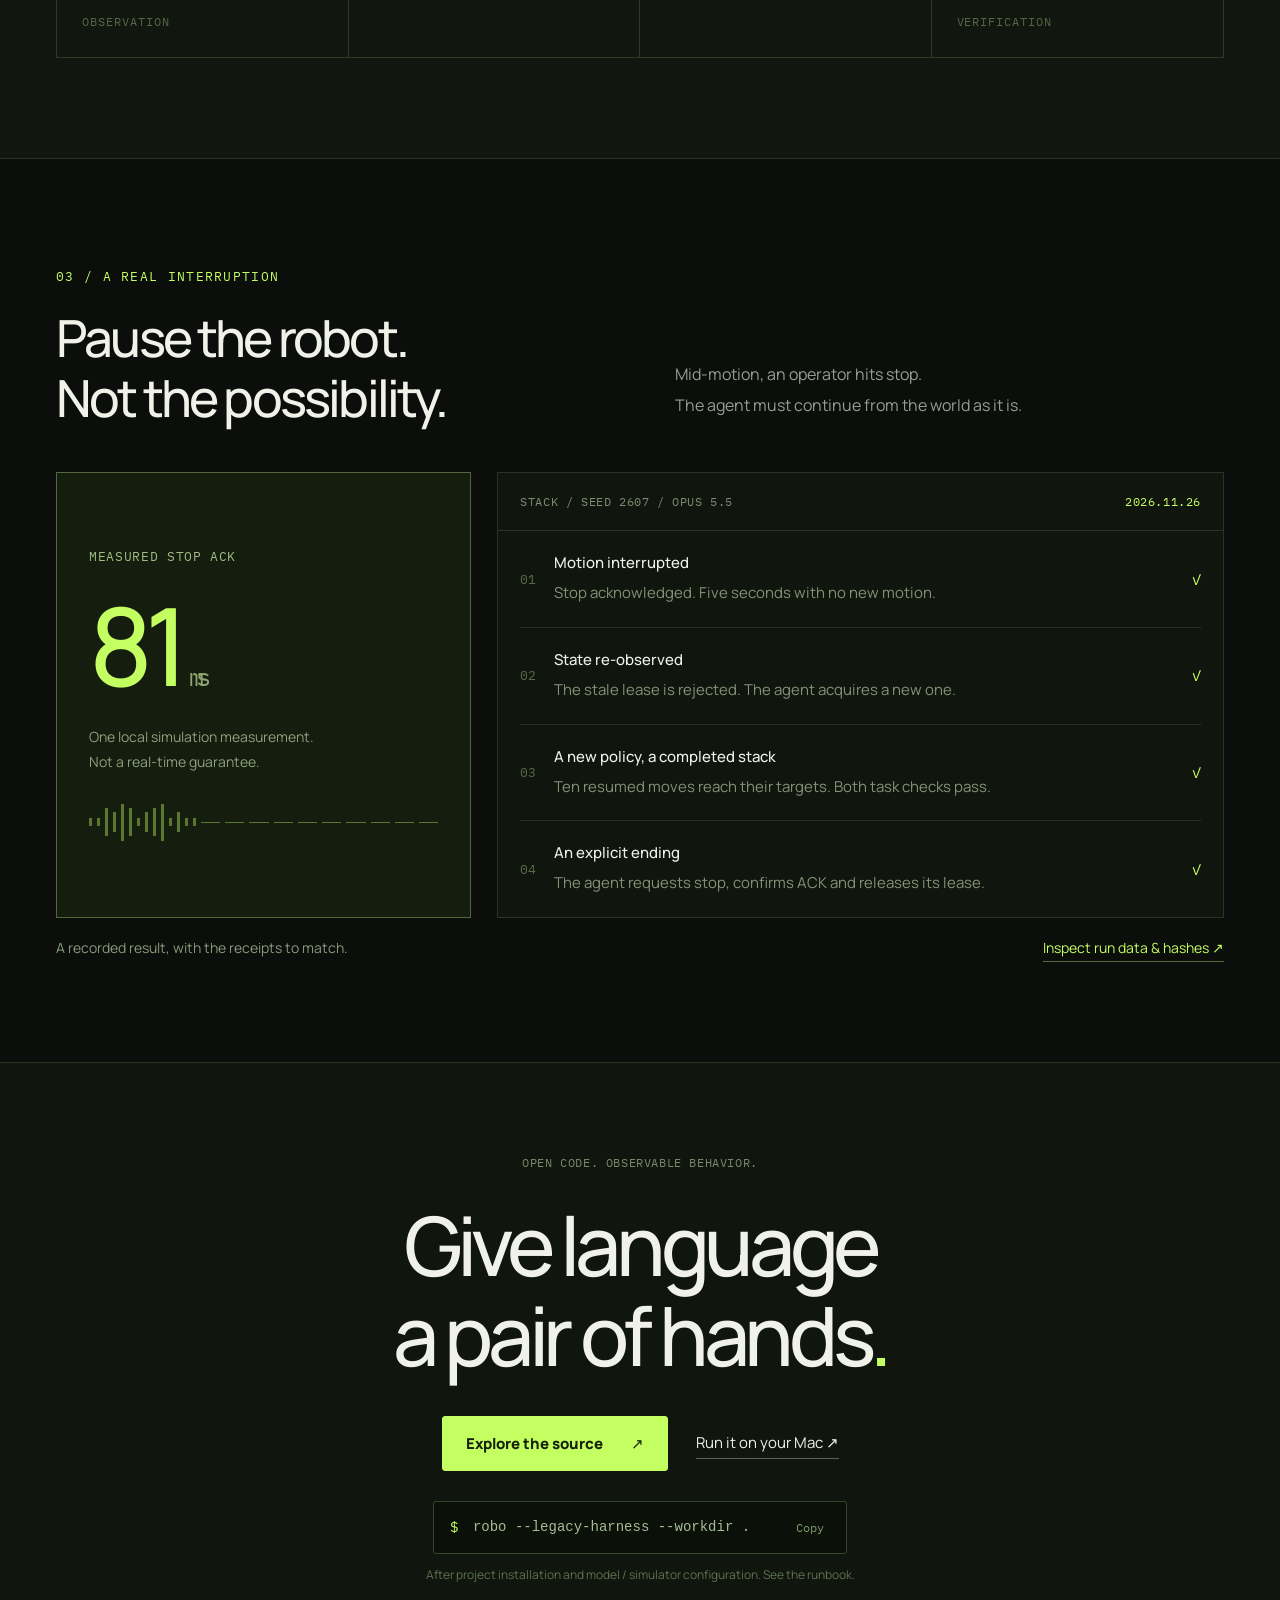
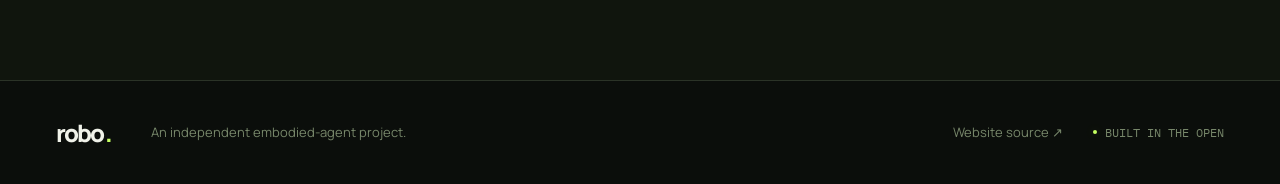
==== commit 978b07e2: "feat: publish autonomous assembly workcell recordings and provenance" ====
--- a/index.html
+++ b/index.html
@@ -12,8 +12,8 @@
   <meta name="twitter:card" content="summary_large_image">
   <title>ROBO — Language in. Motion out.</title>
   <link rel="icon" type="image/svg+xml" href="assets/icon.svg">
-  <link rel="stylesheet" href="style.css?v=6">
-  <script type="module" src="app.js?v=6"></script>
+  <link rel="stylesheet" href="style.css?v=7">
+  <script type="module" src="app.js?v=7"></script>
 </head>
 <body>
 <a class="skip" href="#experiments">Skip to experiments</a>
@@ -36,14 +36,15 @@
     <div class="orbit orbit-one" aria-hidden="true"></div><div class="orbit orbit-two" aria-hidden="true"></div>
     <div class="coordinate coordinate-top" aria-hidden="true">X −0.048<br>Y +0.012<br>Z +0.892</div>
     <div class="film-shell">
-      <div class="film-topline"><span><i></i> <span data-i18n="fieldRecording">FIELD RECORDING / 005</span></span><span class="mono">PANDA · RGB-D</span></div>
-      <div class="hero-film"><video id="hero-video" src="assets/video/sorting.mp4" poster="assets/images/sorting.jpg" muted loop playsinline preload="metadata" aria-label="Recorded autonomous four-object ordered sorting"></video><div class="film-corners" aria-hidden="true"></div><span class="frame-tag" data-i18n="simulation">SIMULATION REPLAY</span></div>
-      <div class="film-bottomline"><span class="verified-icon">✓</span><div><strong data-i18n="heroFilmTitle">Four objects. One order.</strong><span data-i18n="heroFilmSub">Written by the agent. Checked object by object.</span></div><button id="hero-toggle" type="button" class="round-button" aria-label="Play hero recording">▶</button></div>
+      <div class="film-topline"><span><i></i> <span data-i18n="fieldRecording">ASSEMBLY WORKCELL / 2026.11.28</span></span><span class="mono">PANDA · RGB-D</span></div>
+      <div class="hero-film"><video id="hero-video" src="assembly/unit-02/industrial.mp4" poster="assembly/unit-02/industrial.png" muted loop playsinline preload="metadata" aria-label="Recorded autonomous square-nut assembly; display-only industrial rendering"></video><div class="film-corners" aria-hidden="true"></div><span class="frame-tag" data-i18n="simulation">RECORDED-STATE RENDER</span></div>
+      <div class="film-bottomline"><span class="verified-icon">✓</span><div><strong data-i18n="heroFilmTitle">See. Rehearse. Assemble.</strong><span data-i18n="heroFilmSub">Three fixed scenes. Independently verified.</span></div><button id="hero-toggle" type="button" class="round-button" aria-label="Play hero recording">▶</button></div>
     </div>
     <div class="proof-chip"><span class="status-dot"></span><span data-i18n="independentlyVerified">INDEPENDENTLY VERIFIED</span><span>↗</span></div>
   </div>
 </section>
 <div class="capability-strip"><div class="wrap strip-inner"><span data-i18n="stripLabel">FROM INTENT TO EXECUTION</span><span>Natural language</span><b>→</b><span>Python policy</span><b>→</b><span>Robot action</span><b>→</b><span>Independent verification</span><span class="strip-plus" aria-hidden="true">+</span></div></div>
+<section class="wrap section-space assembly-update" aria-labelledby="assembly-update-title"><div class="section-heading"><div><div class="eyebrow section-number" data-i18n="assemblyEyebrow">NEW / AUTONOMOUS ASSEMBLY</div><h2 id="assembly-update-title" data-i18n="assemblyTitle">Rehearse the route.<br>Then do the work.</h2></div><p data-i18n="assemblySummary">Three fixed scenes. Three independently verified completions.<br>Full industrial-view recordings, failures and original policies.</p></div><p class="disclosure" data-i18n="assemblyBoundary">Industrial visuals re-render recorded states; actor RGB-D is unchanged. A small check on known scenes, not a long-term success rate. These recordings predate the latest initialization fix; that fix has five no-model paired checks, without a new autonomous rerun.</p><a class="button primary" href="assembly/" data-i18n="assemblyWatch">Explore all three assembly runs ↗</a></section>
 <section class="challenges wrap section-space" id="challenges" aria-labelledby="challenges-title">
   <div class="section-heading"><div><div class="eyebrow section-number" data-i18n="challengeEyebrow">NEXT / THE HARDER QUESTIONS</div><h2 id="challenges-title" data-i18n="challengeTitle">More objects.<br>More unexpected.</h2></div><p data-i18n="challengeDescription">One challenge now verified.<br>Two more directions to explore.</p></div>
   <div class="challenge-grid">
--- a/style.css
+++ b/style.css
@@ -74,3 +74,6 @@
 body{overflow-x:clip}
 
 .recorded-challenge{display:block;position:relative;overflow:hidden}.recorded-challenge img{display:block;width:100%;height:210px;object-fit:cover}.recorded-challenge .art-label{background:#0b0e0be6;padding:6px 8px}
+
+/* Decorative hero orbits must not enlarge the mobile layout viewport. */
+html{overflow-x:clip}
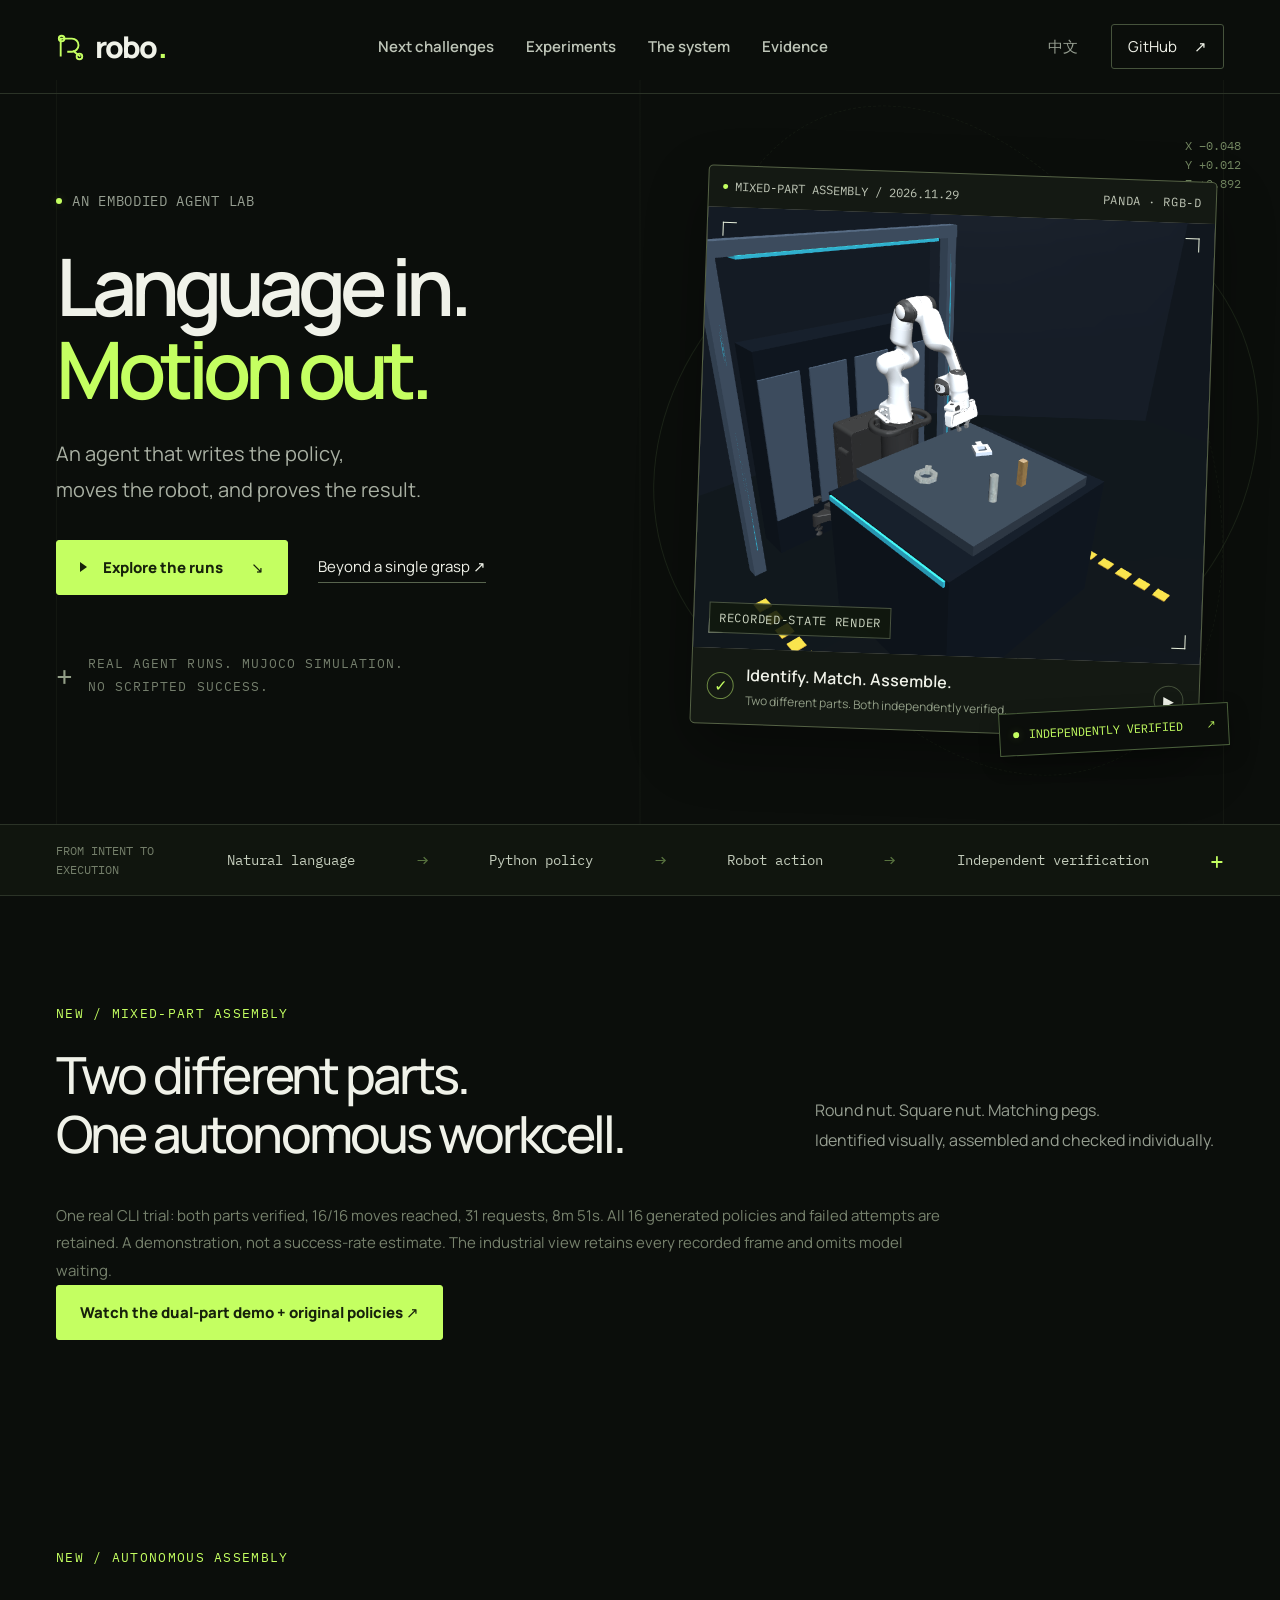
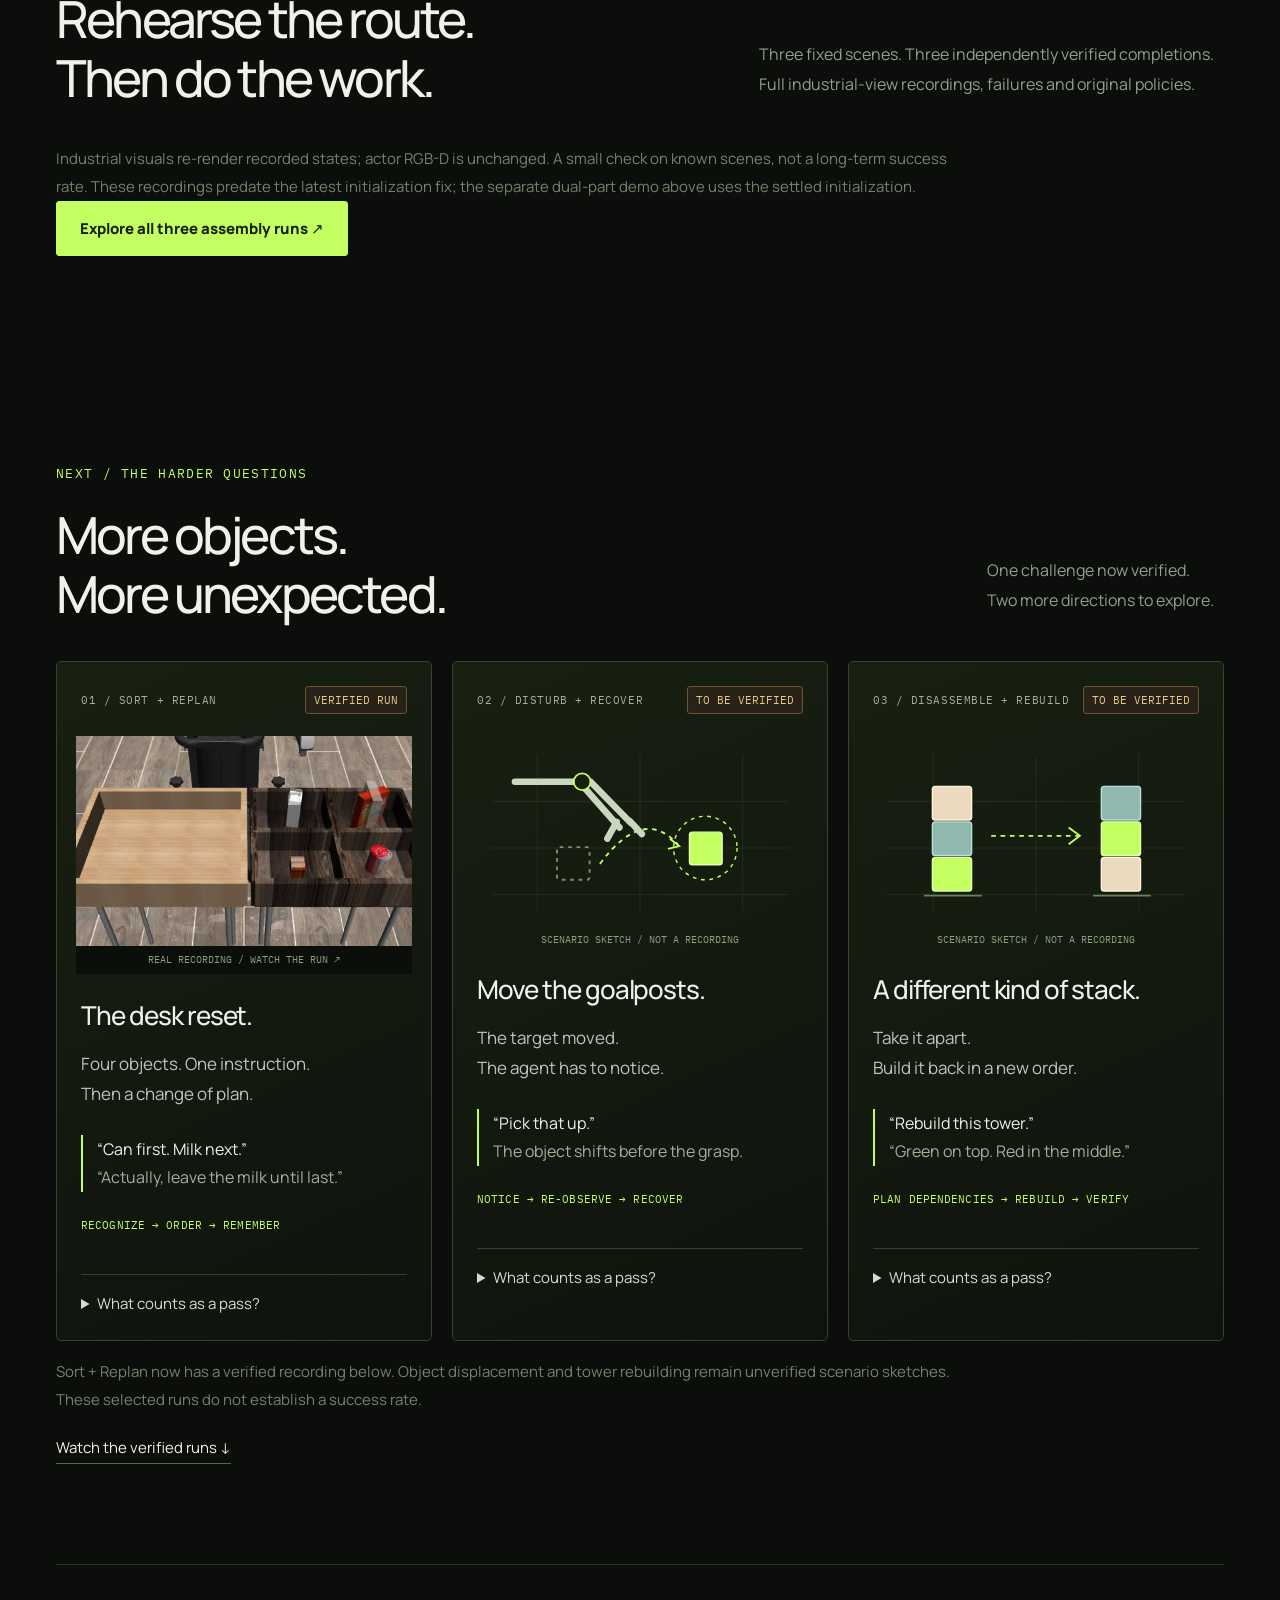
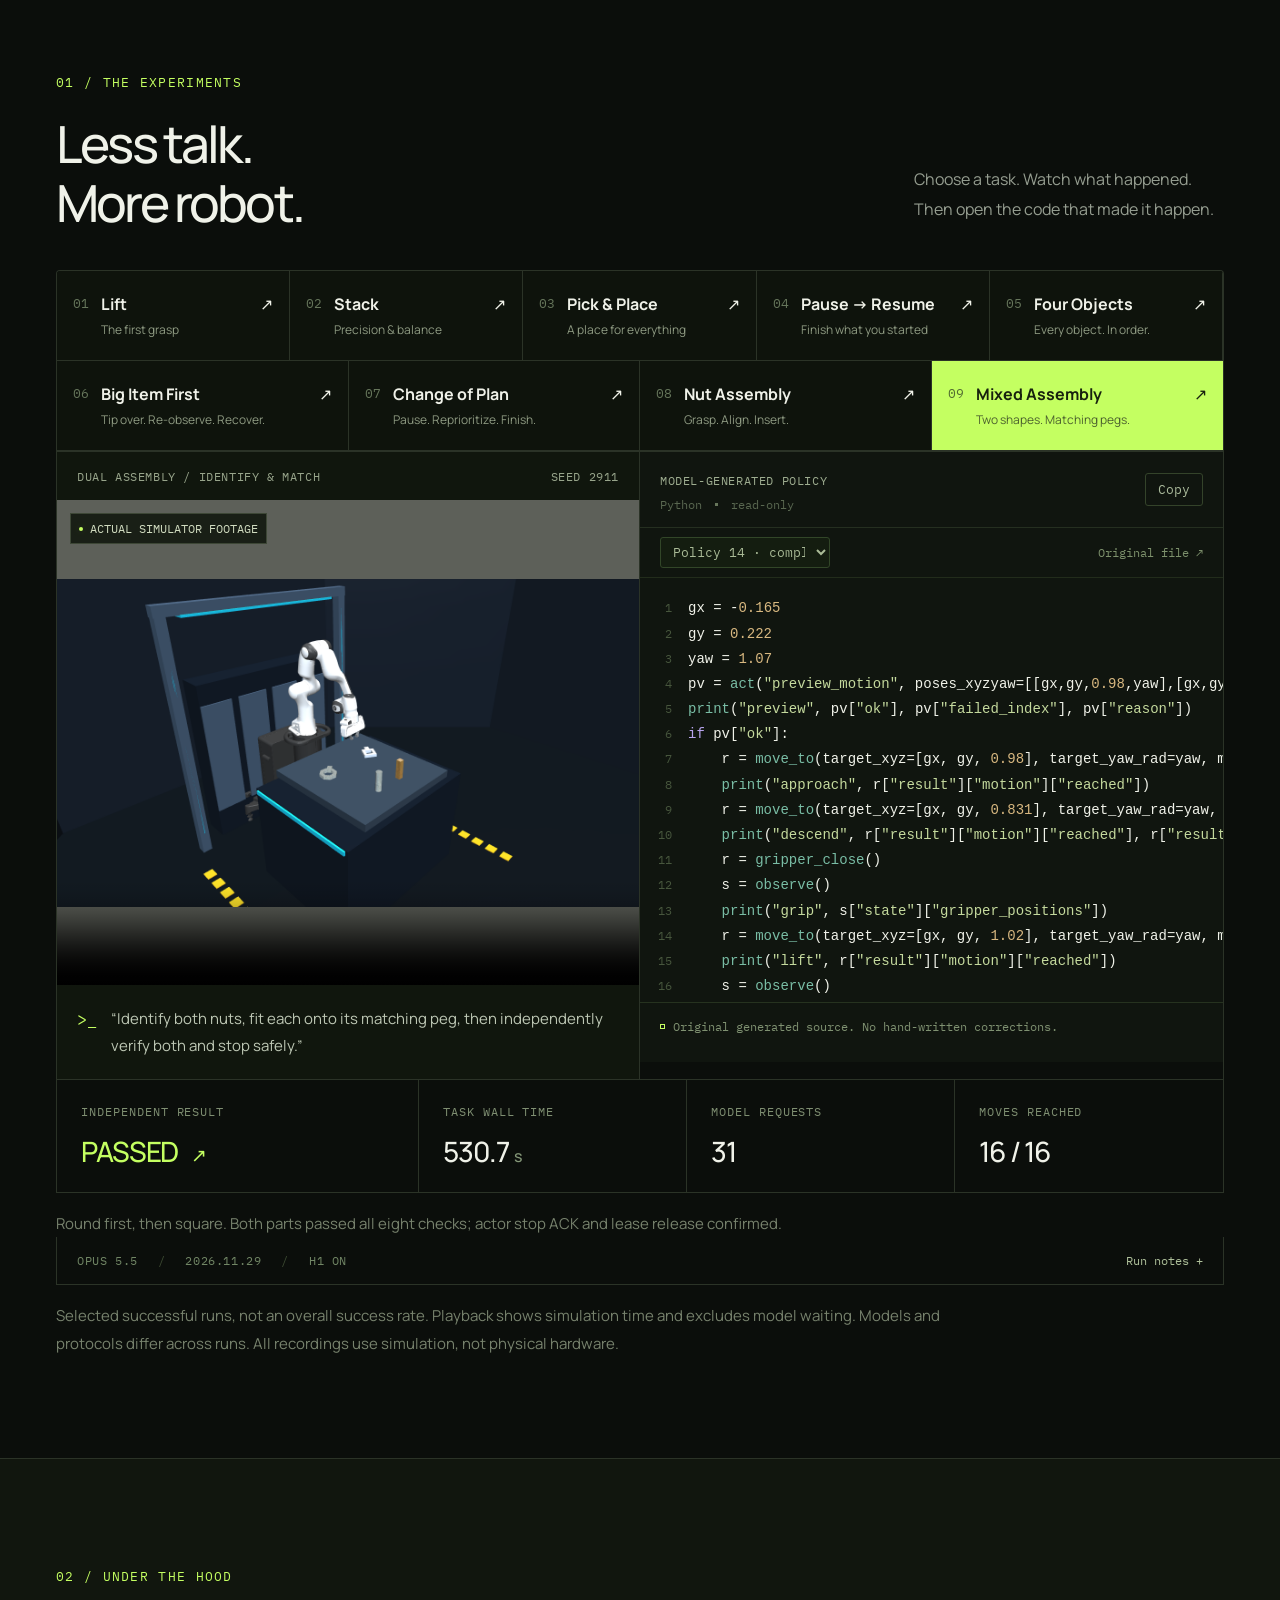
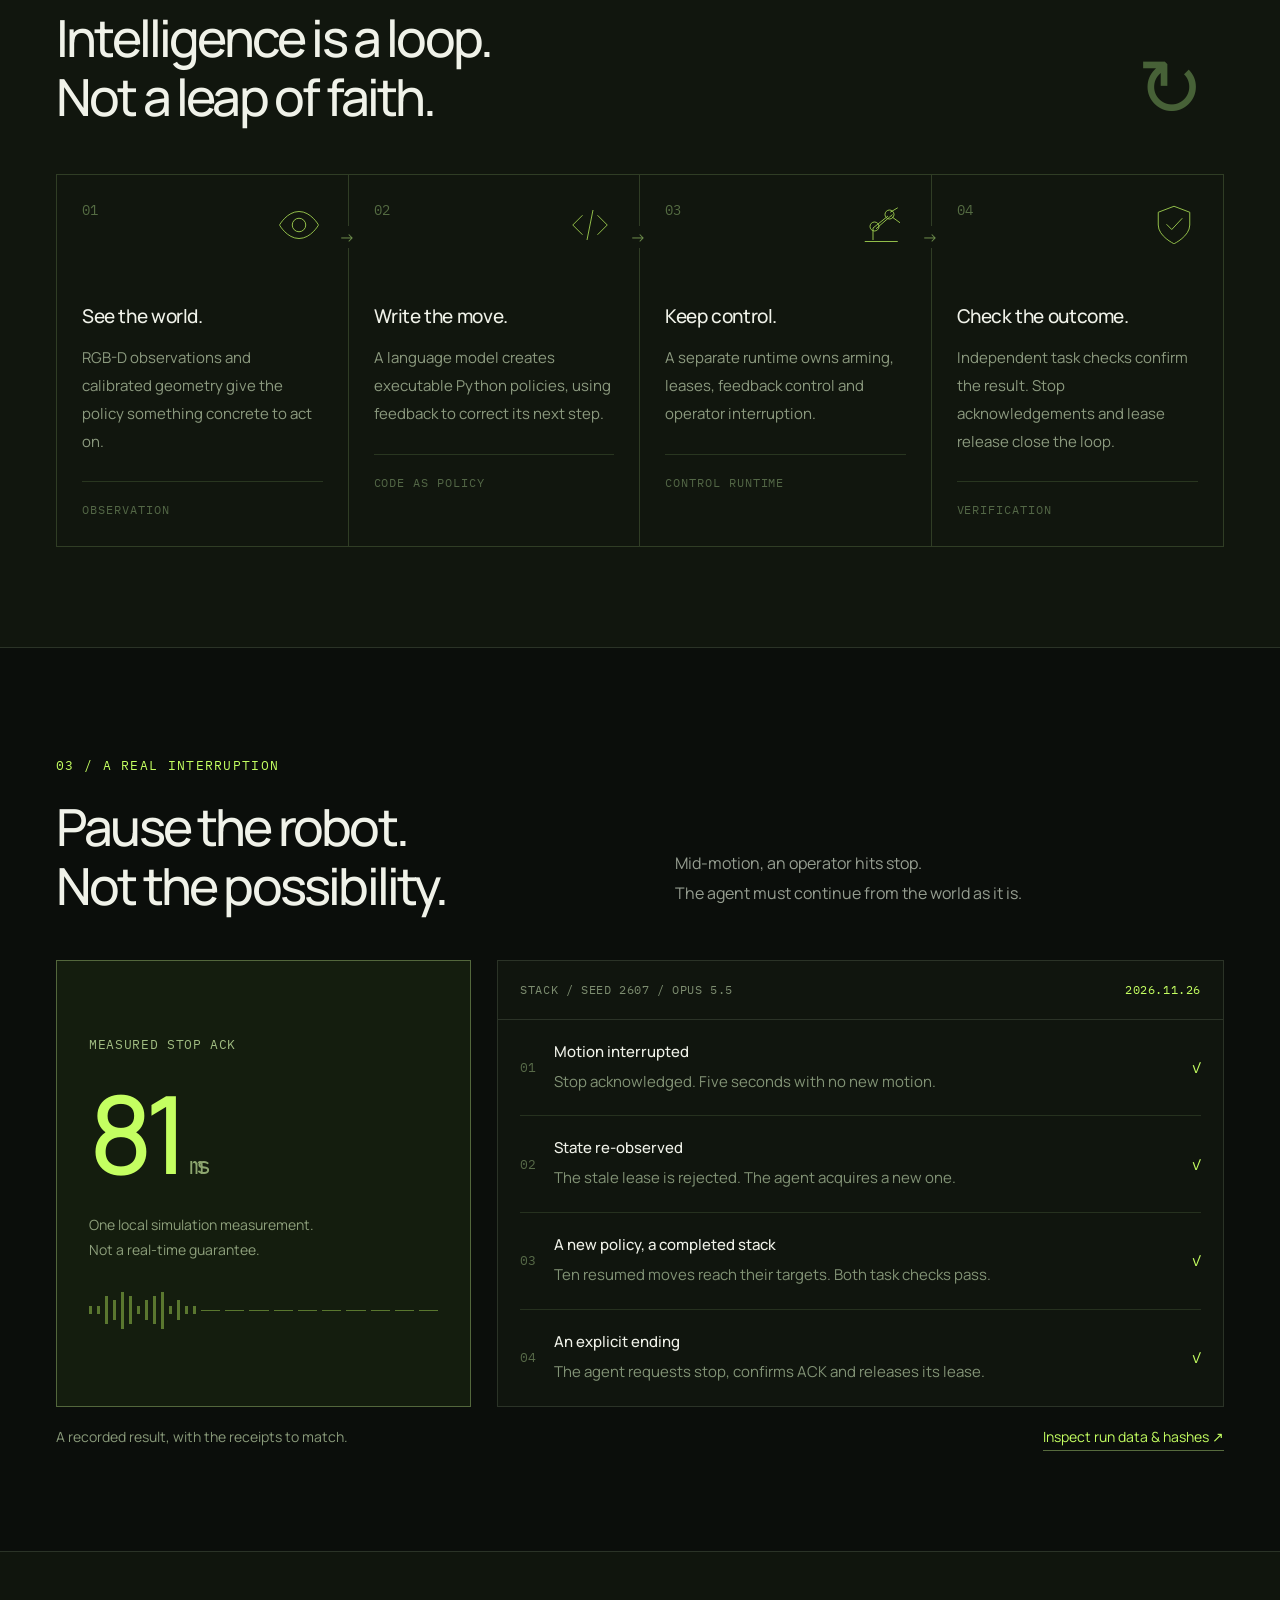
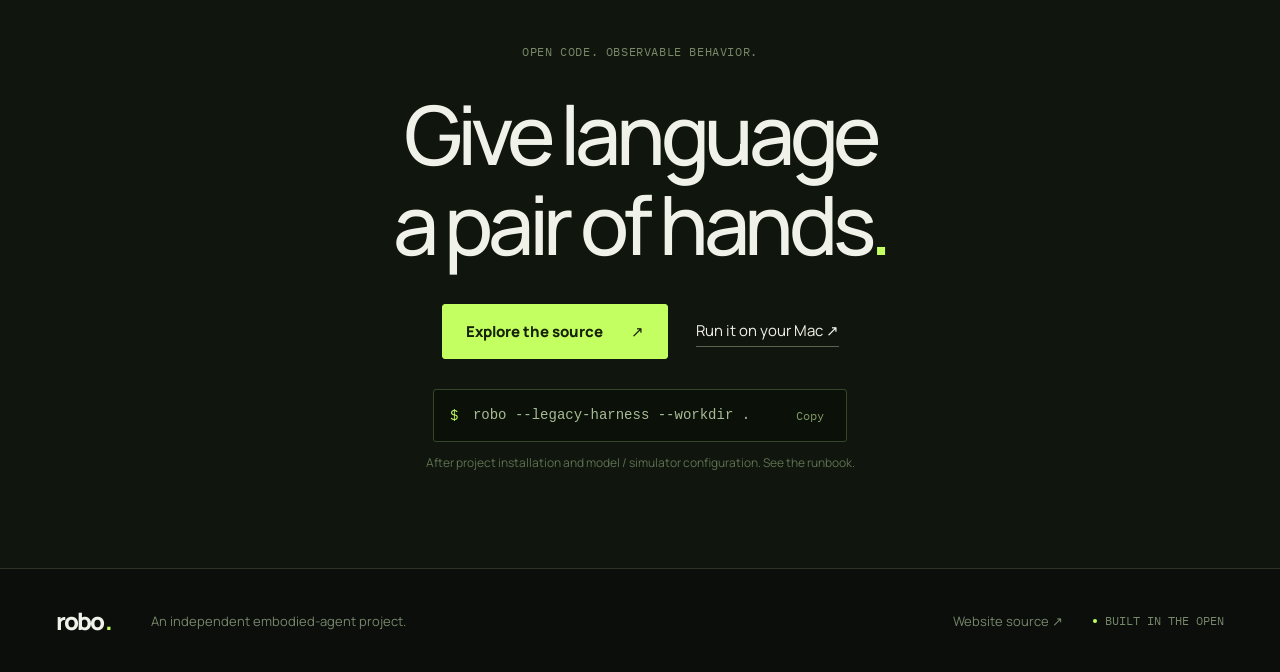
==== commit 00c84c15: "feat(site): publish autonomous mixed-part assembly demo Add the dual-nut recording, all 16 original " ====
--- a/index.html
+++ b/index.html
@@ -13,7 +13,7 @@
   <title>ROBO — Language in. Motion out.</title>
   <link rel="icon" type="image/svg+xml" href="assets/icon.svg">
   <link rel="stylesheet" href="style.css?v=7">
-  <script type="module" src="app.js?v=7"></script>
+  <script type="module" src="app.js?v=9"></script>
 </head>
 <body>
 <a class="skip" href="#experiments">Skip to experiments</a>
@@ -36,15 +36,16 @@
     <div class="orbit orbit-one" aria-hidden="true"></div><div class="orbit orbit-two" aria-hidden="true"></div>
     <div class="coordinate coordinate-top" aria-hidden="true">X −0.048<br>Y +0.012<br>Z +0.892</div>
     <div class="film-shell">
-      <div class="film-topline"><span><i></i> <span data-i18n="fieldRecording">ASSEMBLY WORKCELL / 2026.11.28</span></span><span class="mono">PANDA · RGB-D</span></div>
-      <div class="hero-film"><video id="hero-video" src="assembly/unit-02/industrial.mp4" poster="assembly/unit-02/industrial.png" muted loop playsinline preload="metadata" aria-label="Recorded autonomous square-nut assembly; display-only industrial rendering"></video><div class="film-corners" aria-hidden="true"></div><span class="frame-tag" data-i18n="simulation">RECORDED-STATE RENDER</span></div>
-      <div class="film-bottomline"><span class="verified-icon">✓</span><div><strong data-i18n="heroFilmTitle">See. Rehearse. Assemble.</strong><span data-i18n="heroFilmSub">Three fixed scenes. Independently verified.</span></div><button id="hero-toggle" type="button" class="round-button" aria-label="Play hero recording">▶</button></div>
+      <div class="film-topline"><span><i></i> <span data-i18n="fieldRecording">MIXED-PART ASSEMBLY / 2026.11.29</span></span><span class="mono">PANDA · RGB-D</span></div>
+      <div class="hero-film"><video id="hero-video" src="dual-assembly/unit-01/industrial.mp4" poster="dual-assembly/unit-01/industrial.png" muted loop playsinline preload="metadata" aria-label="Recorded autonomous dual-nut assembly; display-only industrial rendering"></video><div class="film-corners" aria-hidden="true"></div><span class="frame-tag" data-i18n="simulation">RECORDED-STATE RENDER</span></div>
+      <div class="film-bottomline"><span class="verified-icon">✓</span><div><strong data-i18n="heroFilmTitle">Identify. Match. Assemble.</strong><span data-i18n="heroFilmSub">Two different parts. Both independently verified.</span></div><button id="hero-toggle" type="button" class="round-button" aria-label="Play hero recording">▶</button></div>
     </div>
     <div class="proof-chip"><span class="status-dot"></span><span data-i18n="independentlyVerified">INDEPENDENTLY VERIFIED</span><span>↗</span></div>
   </div>
 </section>
 <div class="capability-strip"><div class="wrap strip-inner"><span data-i18n="stripLabel">FROM INTENT TO EXECUTION</span><span>Natural language</span><b>→</b><span>Python policy</span><b>→</b><span>Robot action</span><b>→</b><span>Independent verification</span><span class="strip-plus" aria-hidden="true">+</span></div></div>
-<section class="wrap section-space assembly-update" aria-labelledby="assembly-update-title"><div class="section-heading"><div><div class="eyebrow section-number" data-i18n="assemblyEyebrow">NEW / AUTONOMOUS ASSEMBLY</div><h2 id="assembly-update-title" data-i18n="assemblyTitle">Rehearse the route.<br>Then do the work.</h2></div><p data-i18n="assemblySummary">Three fixed scenes. Three independently verified completions.<br>Full industrial-view recordings, failures and original policies.</p></div><p class="disclosure" data-i18n="assemblyBoundary">Industrial visuals re-render recorded states; actor RGB-D is unchanged. A small check on known scenes, not a long-term success rate. These recordings predate the latest initialization fix; that fix has five no-model paired checks, without a new autonomous rerun.</p><a class="button primary" href="assembly/" data-i18n="assemblyWatch">Explore all three assembly runs ↗</a></section>
+<section class="wrap section-space assembly-update" aria-labelledby="dual-assembly-title"><div class="section-heading"><div><div class="eyebrow section-number" data-i18n="dualEyebrow">NEW / MIXED-PART ASSEMBLY</div><h2 id="dual-assembly-title" data-i18n="dualTitle">Two different parts.<br>One autonomous workcell.</h2></div><p data-i18n="dualSummary">Round nut. Square nut. Matching pegs.<br>Identified visually, assembled and checked individually.</p></div><p class="disclosure" data-i18n="dualBoundary">One real CLI trial: both parts verified, 16/16 moves reached, 31 requests, 8m 51s. All 16 generated policies and failed attempts are retained. A demonstration, not a success-rate estimate. The industrial view retains every recorded frame and omits model waiting.</p><a class="button primary" href="dual-assembly/" data-i18n="dualWatch">Watch the dual-part demo + original policies ↗</a></section>
+<section class="wrap section-space assembly-update" aria-labelledby="assembly-update-title"><div class="section-heading"><div><div class="eyebrow section-number" data-i18n="assemblyEyebrow">NEW / AUTONOMOUS ASSEMBLY</div><h2 id="assembly-update-title" data-i18n="assemblyTitle">Rehearse the route.<br>Then do the work.</h2></div><p data-i18n="assemblySummary">Three fixed scenes. Three independently verified completions.<br>Full industrial-view recordings, failures and original policies.</p></div><p class="disclosure" data-i18n="assemblyBoundary">Industrial visuals re-render recorded states; actor RGB-D is unchanged. A small check on known scenes, not a long-term success rate. These recordings predate the latest initialization fix; the separate dual-part demo above uses the settled initialization.</p><a class="button primary" href="assembly/" data-i18n="assemblyWatch">Explore all three assembly runs ↗</a></section>
 <section class="challenges wrap section-space" id="challenges" aria-labelledby="challenges-title">
   <div class="section-heading"><div><div class="eyebrow section-number" data-i18n="challengeEyebrow">NEXT / THE HARDER QUESTIONS</div><h2 id="challenges-title" data-i18n="challengeTitle">More objects.<br>More unexpected.</h2></div><p data-i18n="challengeDescription">One challenge now verified.<br>Two more directions to explore.</p></div>
   <div class="challenge-grid">
@@ -87,6 +88,7 @@
     <button role="tab" id="tab-priority" aria-controls="experiment-panel" aria-selected="false" tabindex="-1" data-task="priority"><span class="tab-index">06</span><div><strong>Big Item First</strong><span data-i18n="priorityTag">Tip over. Re-observe. Recover.</span></div><span class="tab-arrow" aria-hidden="true">↗</span></button>
     <button role="tab" id="tab-replan" aria-controls="experiment-panel" aria-selected="false" tabindex="-1" data-task="replan"><span class="tab-index">07</span><div><strong>Change of Plan</strong><span data-i18n="replanTag">Pause. Reprioritize. Finish.</span></div><span class="tab-arrow" aria-hidden="true">↗</span></button>
     <button role="tab" id="tab-nut" aria-controls="experiment-panel" aria-selected="false" tabindex="-1" data-task="nut"><span class="tab-index">08</span><div><strong>Nut Assembly</strong><span data-i18n="nutTag">Grasp. Align. Insert.</span></div><span class="tab-arrow" aria-hidden="true">↗</span></button>
+    <button role="tab" id="tab-dual-nut" aria-controls="experiment-panel" aria-selected="false" tabindex="-1" data-task="dual-nut"><span class="tab-index">09</span><div><strong>Mixed Assembly</strong><span data-i18n="dualTag">Two shapes. Matching pegs.</span></div><span class="tab-arrow" aria-hidden="true">↗</span></button>
   </div>
   <div class="experiment-panel" id="experiment-panel" role="tabpanel" aria-labelledby="tab-resume">
     <div class="run-screen">
